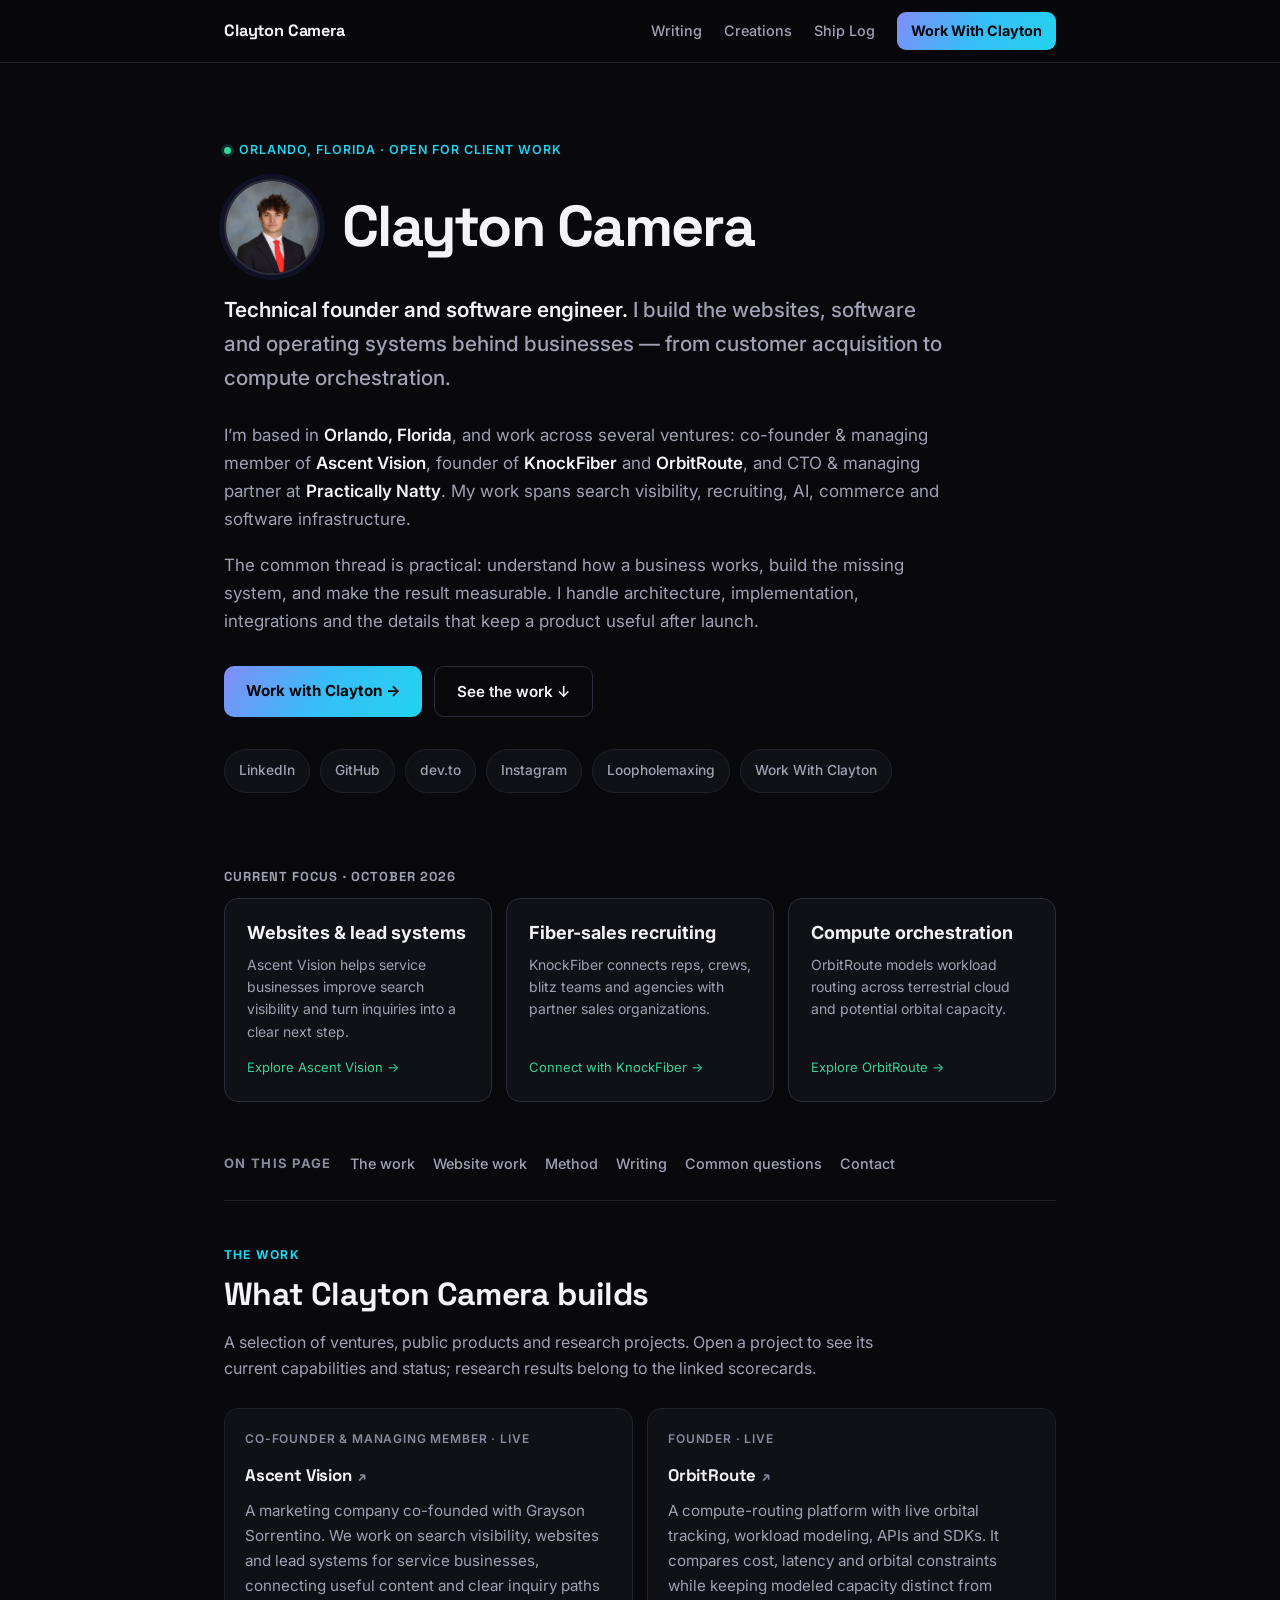
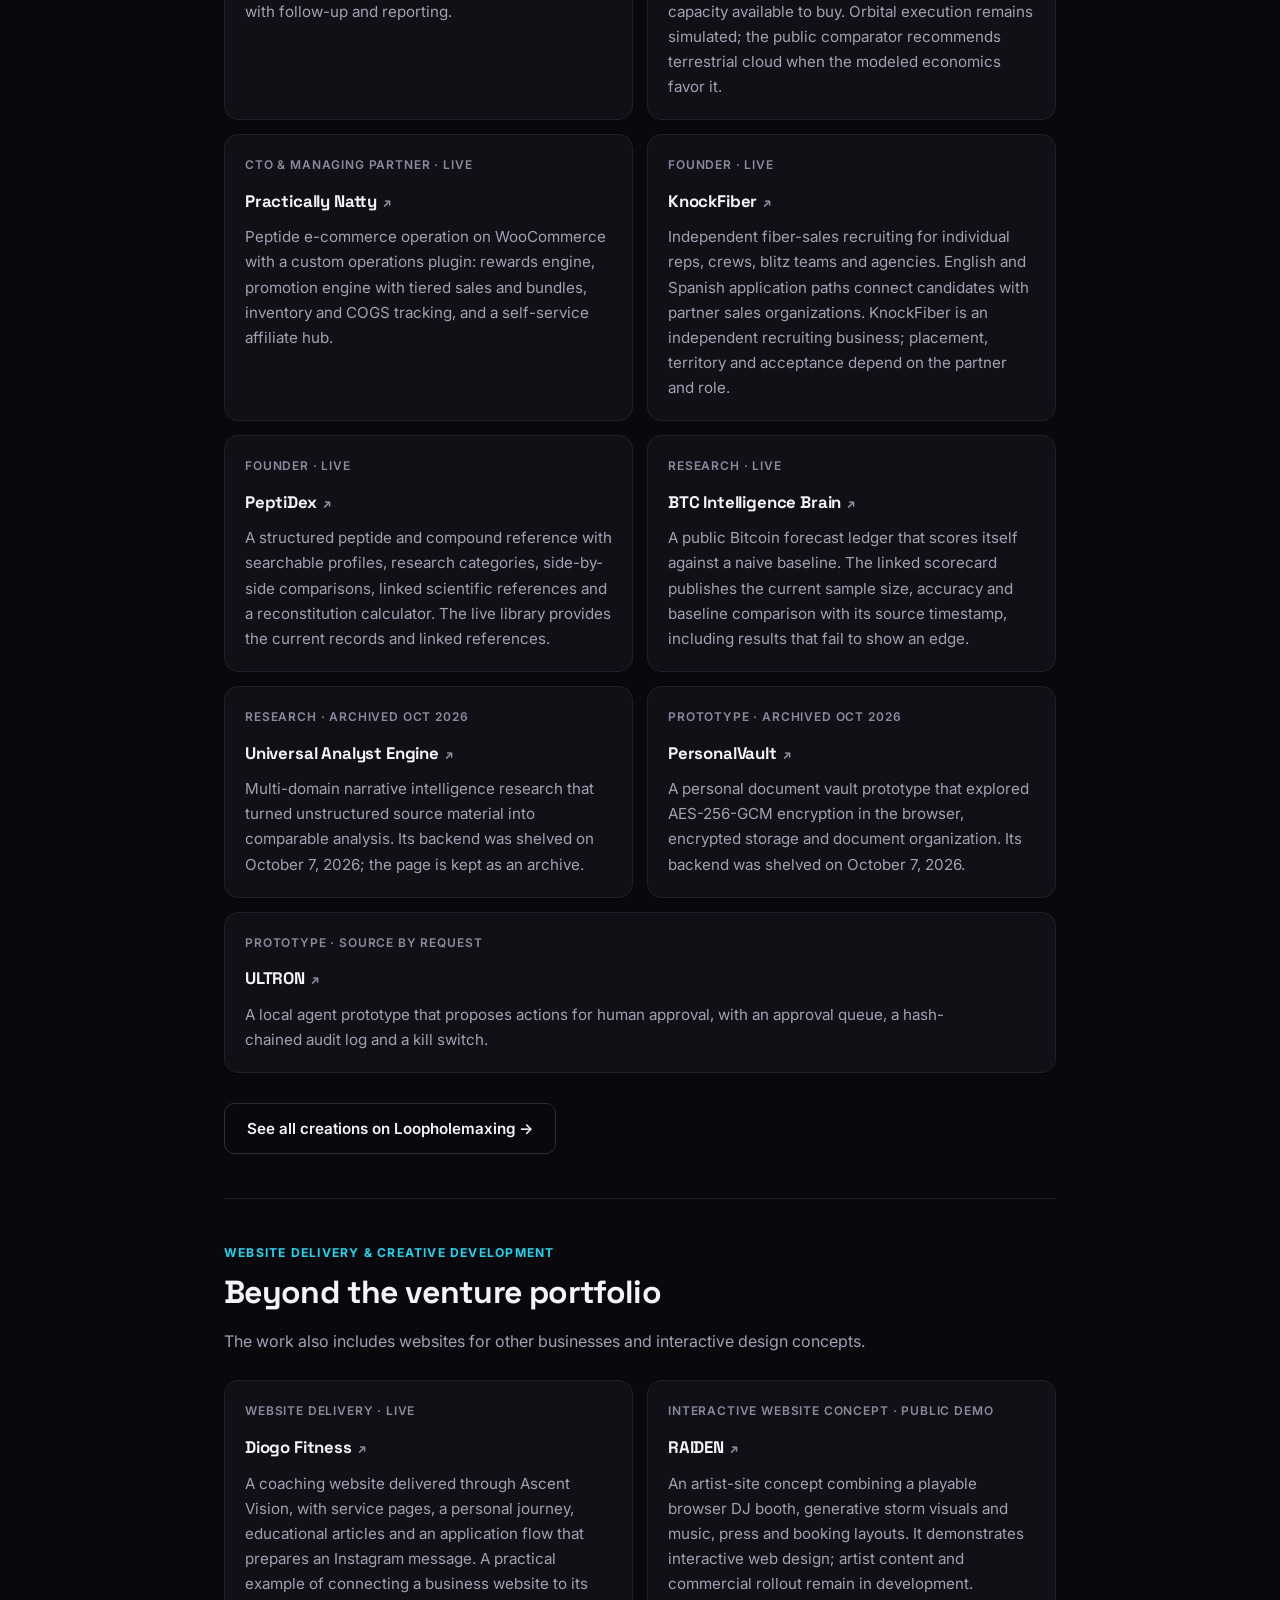
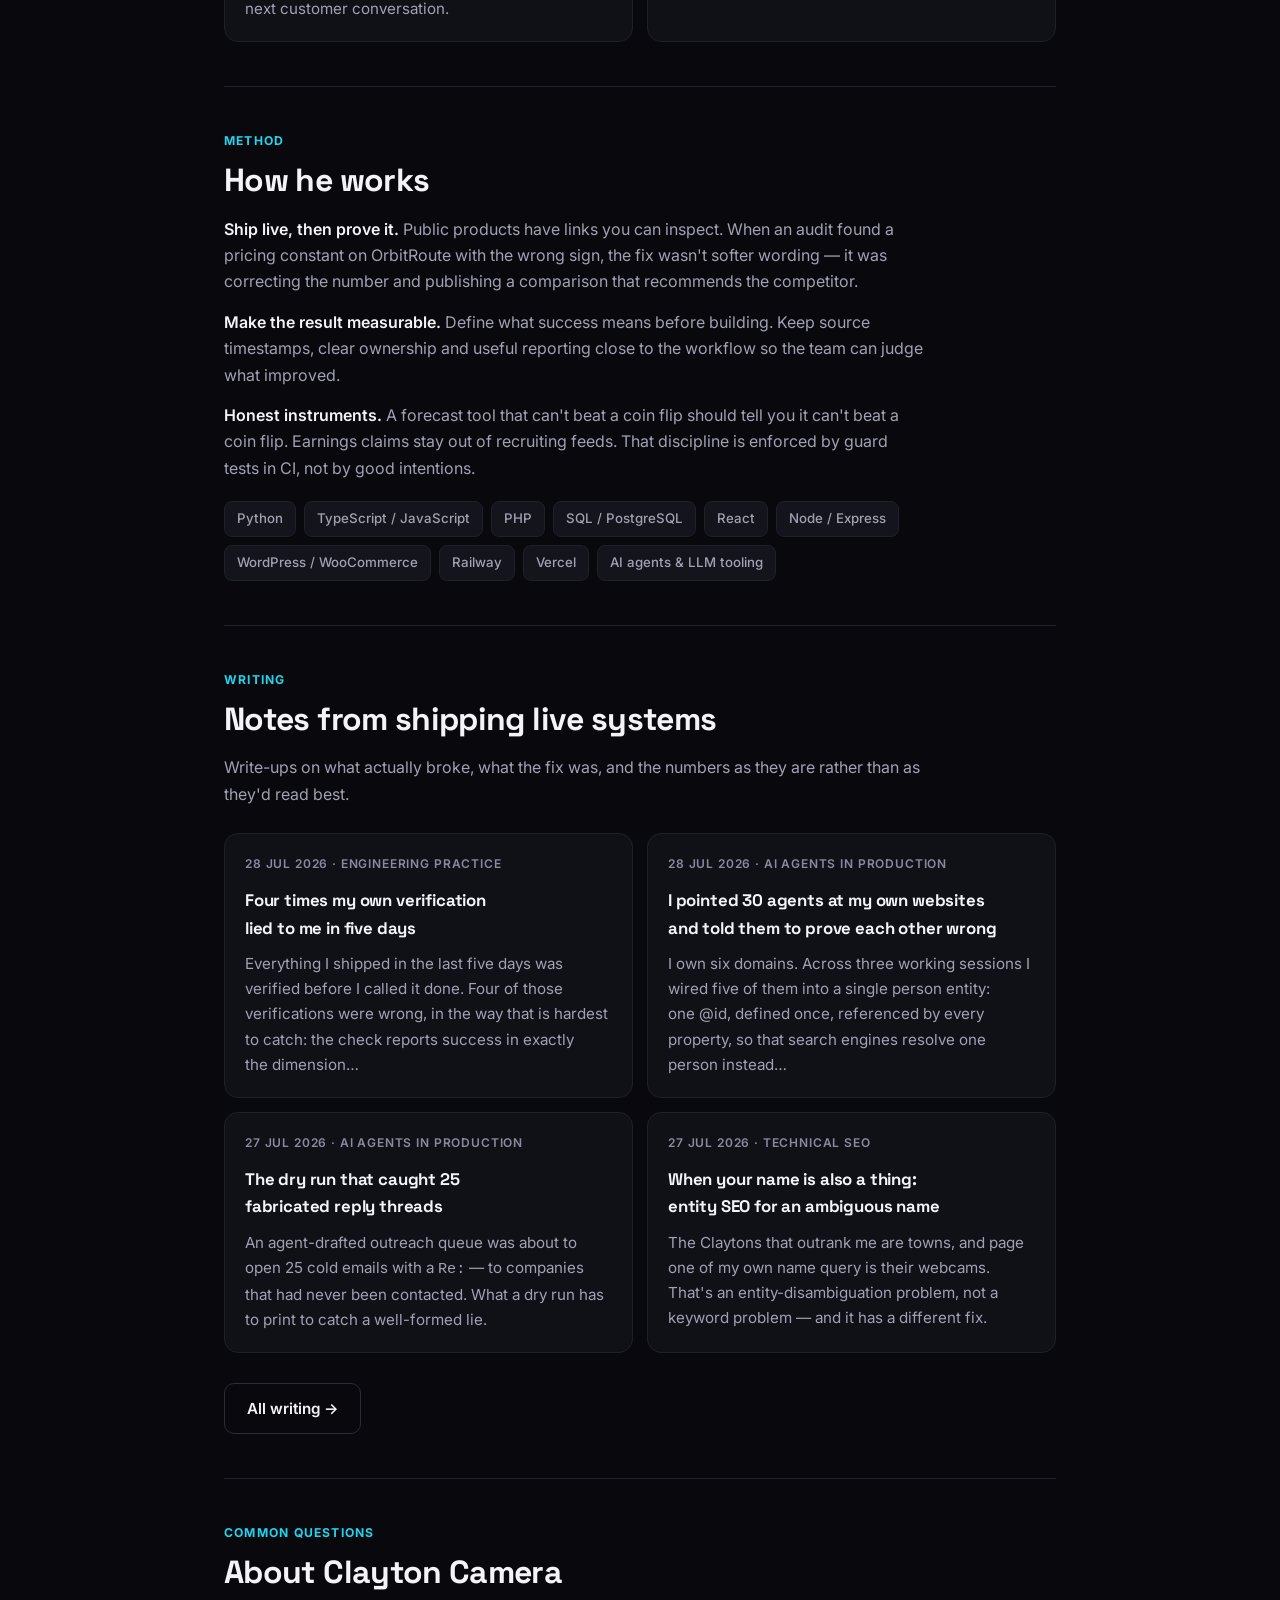
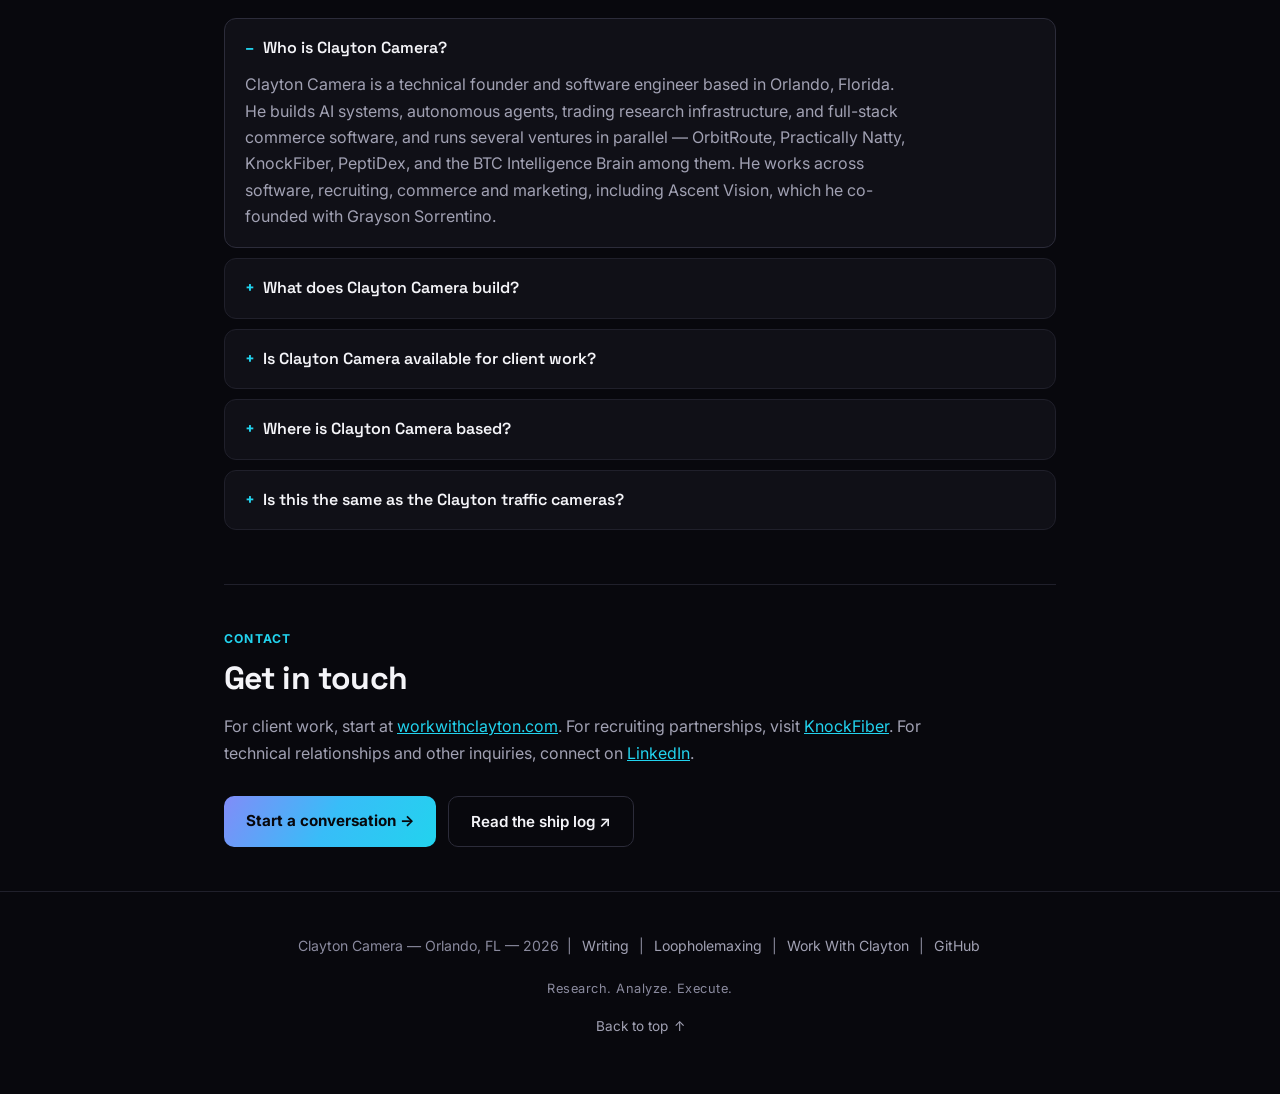
==== index.html @ b6b92b7f "Mark shelved projects archived; fix truncated article description - PersonalVault and Universal Anal" ====
<!DOCTYPE html>
<html lang="en">
<head>
  <meta charset="UTF-8">
  <meta name="viewport" content="width=device-width, initial-scale=1.0">

  <!-- ================================================================
       CLAYTONCAMERA.COM — the canonical person entity for the network.
       Registered 2026-07-24 to own the "Clayton Camera" name query,
       which is otherwise dominated by traffic/weather cams in the towns
       of Clayton (NY/NC/CA) and unrelated photography businesses.

       THIS PAGE OWNS THE ENTITY ID:
         https://claytoncamera.com/#person
       That id is referenced by loopholemaxing.com (homepage), by
       workwithclayton.com, and by the /clayton-camera/ redirect stub.
       Changing it means changing ALL of them in the same commit — a
       split id turns one person into several unrelated mentions and
       throws away every signal pointing here.

       Deploy = push to main → GitHub Pages (CNAME in repo root).
       Self-contained styling; no shared stylesheet across domains.
       ================================================================ -->

  <title>Clayton Camera — Technical Founder &amp; Systems Builder (Orlando, FL)</title>
  <meta name="description" content="Clayton Camera is a technical founder in Orlando, Florida, building software and growth systems for Ascent Vision, KnockFiber, OrbitRoute and Practically Natty.">
  <link rel="canonical" href="https://claytoncamera.com/">

  <meta property="og:type" content="profile">
  <meta property="og:title" content="Clayton Camera — Technical Founder &amp; Systems Builder">
  <meta property="og:description" content="Technical founder in Orlando, FL. Builds AI systems, autonomous agents, and full-stack software — Ascent Vision, KnockFiber, OrbitRoute, Practically Natty, PeptiDex.">
  <meta property="og:url" content="https://claytoncamera.com/">
  <meta property="og:site_name" content="Clayton Camera">
  <meta property="og:image" content="https://claytoncamera.com/assets/clayton-camera.jpg">
  <meta property="profile:first_name" content="Clayton">
  <meta property="profile:last_name" content="Camera">
  <meta name="twitter:card" content="summary">
  <meta name="twitter:title" content="Clayton Camera — Technical Founder &amp; Systems Builder">
  <meta name="twitter:description" content="Technical founder in Orlando, FL. Builds AI systems, autonomous agents, and full-stack software, shipped as live products.">
  <meta name="twitter:image" content="https://claytoncamera.com/assets/clayton-camera.jpg">
  <meta name="theme-color" content="#08080d">
  <link rel="icon" href="/assets/favicon-64.png" type="image/png">
  <link rel="apple-touch-icon" href="/assets/apple-touch-icon.png">
  <script>document.documentElement.className += ' js';</script>

  <!-- ── Canonical entity graph ───────────────────────────────────────
       disambiguatingDescription exists because the exact string
       "Clayton Camera" collides with webcam/traffic-camera results for
       three towns named Clayton. It tells search engines which one
       this is. Do not soften it. -->
  <script type="application/ld+json">
{
  "@context": "https://schema.org",
  "@graph": [
    {
      "@type": "WebSite",
      "@id": "https://claytoncamera.com/#website",
      "url": "https://claytoncamera.com/",
      "name": "Clayton Camera",
      "inLanguage": "en-US",
      "publisher": {
        "@id": "https://claytoncamera.com/#person"
      }
    },
    {
      "@type": "ProfilePage",
      "@id": "https://claytoncamera.com/#webpage",
      "url": "https://claytoncamera.com/",
      "name": "Clayton Camera \u2014 Technical Founder & Systems Builder",
      "isPartOf": {
        "@id": "https://claytoncamera.com/#website"
      },
      "mainEntity": {
        "@id": "https://claytoncamera.com/#person"
      }
    },
    {
      "@type": "Person",
      "@id": "https://claytoncamera.com/#person",
      "name": "Clayton Camera",
      "givenName": "Clayton",
      "familyName": "Camera",
      "jobTitle": "Technical Founder & Systems Builder",
      "description": "Technical founder and software engineer based in Orlando, Florida. Co-founder of Ascent Vision, founder of KnockFiber and OrbitRoute, and CTO & Managing Partner at Practically Natty.",
      "disambiguatingDescription": "Clayton Camera is a person \u2014 a technical founder and software engineer based in Orlando, Florida. Not to be confused with traffic or weather cameras in the towns of Clayton, New York; Clayton, North Carolina; or Clayton, California, nor with photography businesses of a similar name.",
      "url": "https://claytoncamera.com/",
      "mainEntityOfPage": "https://claytoncamera.com/",
      "image": {
        "@type": "ImageObject",
        "url": "https://claytoncamera.com/assets/clayton-camera.jpg",
        "caption": "Clayton Camera, technical founder and software engineer, Orlando, Florida"
      },
      "address": {
        "@type": "PostalAddress",
        "addressLocality": "Orlando",
        "addressRegion": "FL",
        "addressCountry": "US"
      },
      "knowsAbout": [
        "Artificial intelligence systems",
        "Autonomous software agents",
        "Full-stack web development",
        "E-commerce and WooCommerce engineering",
        "Quantitative trading research",
        "Data infrastructure and PostgreSQL",
        "Technical SEO and programmatic web architecture"
      ],
      "knowsLanguage": "en",
      "sameAs": [
        "https://www.linkedin.com/in/claytoncamera",
        "https://github.com/claytoncamera",
        "https://dev.to/claytoncamera",
        "https://www.instagram.com/clayton_camera/",
        "https://loopholemaxing.com/",
        "https://workwithclayton.com/",
        "https://www.orbitroute.ai",
        "https://practicallynatty.com",
        "https://www.thepeptidex.net",
        "https://www.knockfiber.com/"
      ],
      "worksFor": {
        "@id": "https://practicallynatty.com/#organization"
      },
      "affiliation": [
        {
          "@id": "https://ascentvision.org/#organization"
        },
        {
          "@id": "https://www.knockfiber.com/#organization"
        },
        {
          "@id": "https://www.orbitroute.ai/#organization"
        }
      ]
    },
    {
      "_comment": "founder is Organization-domain in schema.org (domainIncludes: Organization only), so it CANNOT live on the Person node \u2014 putting it there asserts the inverse, that OrbitRoute founded Clayton Camera. These @ids are the exact ones the sibling sites publish, so the org\u2194person loop closes instead of minting duplicate anonymous companies. If a sibling ever changes its #organization id, change it here in the same commit.",
      "@type": "Organization",
      "@id": "https://www.orbitroute.ai/#organization",
      "name": "OrbitRoute",
      "url": "https://www.orbitroute.ai",
      "founder": {
        "@id": "https://claytoncamera.com/#person"
      }
    },
    {
      "@type": "Organization",
      "@id": "https://www.knockfiber.com/#organization",
      "name": "KnockFiber",
      "url": "https://www.knockfiber.com/",
      "founder": {
        "@id": "https://claytoncamera.com/#person"
      }
    },
    {
      "@type": "Organization",
      "@id": "https://loopholemaxing.com/#organization",
      "name": "Loopholemaxing",
      "url": "https://loopholemaxing.com/",
      "founder": {
        "@id": "https://claytoncamera.com/#person"
      }
    },
    {
      "_comment": "Practically Natty publishes this same @id from a mu-plugin on the storefront, with employee -> #person. NOT founder \u2014 Clayton is CTO & Managing Partner there, not the sole founder, and the markup must not claim otherwise.",
      "@type": "Organization",
      "@id": "https://practicallynatty.com/#organization",
      "name": "Practically Natty",
      "url": "https://practicallynatty.com/",
      "employee": {
        "@id": "https://claytoncamera.com/#person"
      }
    },
    {
      "@type": "Organization",
      "@id": "https://ascentvision.org/#organization",
      "name": "Ascent Vision",
      "url": "https://ascentvision.org/",
      "founder": {
        "@id": "https://claytoncamera.com/#person"
      }
    }
  ]
}
  </script>

  <!-- Answers the literal name query, for classic SERP features and AI
       answer engines alike. -->
  <script type="application/ld+json">
  {
    "@context": "https://schema.org",
    "@type": "FAQPage",
    "mainEntity": [
      {
        "@type": "Question",
        "name": "Who is Clayton Camera?",
        "acceptedAnswer": {
          "@type": "Answer",
          "text": "Clayton Camera is a technical founder and software engineer based in Orlando, Florida. He builds AI systems, autonomous agents, trading research infrastructure, and full-stack commerce software, and runs several ventures in parallel including Ascent Vision, KnockFiber, OrbitRoute, Practically Natty, and PeptiDex. He works across software, recruiting, commerce and marketing, including Ascent Vision, which he co-founded with Grayson Sorrentino."
        }
      },
      {
        "@type": "Question",
        "name": "What does Clayton Camera build?",
        "acceptedAnswer": {
          "@type": "Answer",
          "text": "Live software systems, not prototypes: an orbital-compute routing platform (OrbitRoute), a peptide e-commerce operation with a custom operations plugin and affiliate engine (Practically Natty), a multi-market fiber recruiting platform in English and Spanish (KnockFiber), a peptide research reference (PeptiDex), a public Bitcoin forecast ledger that scores its own accuracy (BTC Intelligence Brain), and websites and lead systems for service businesses (Ascent Vision)."
        }
      },
      {
        "@type": "Question",
        "name": "Is Clayton Camera available for client work?",
        "acceptedAnswer": {
          "@type": "Answer",
          "text": "Yes. Engagements run through workwithclayton.com and start with a fixed-fee audit that identifies revenue leaks and manual work worth automating, followed by an optional build sprint or ongoing operator retainer."
        }
      },
      {
        "@type": "Question",
        "name": "Where is Clayton Camera based?",
        "acceptedAnswer": {
          "@type": "Answer",
          "text": "Orlando, Florida, United States. He works remotely with clients and operates in the America/New_York timezone."
        }
      }
    ]
  }
  </script>

  <link rel="preconnect" href="https://fonts.googleapis.com">
  <link rel="preconnect" href="https://fonts.gstatic.com" crossorigin>
  <link href="https://fonts.googleapis.com/css2?family=Inter:wght@400;500;600;700&family=Space+Grotesk:wght@500;600;700&display=swap" rel="stylesheet">

  <style>
    *, *::before, *::after { box-sizing: border-box; margin: 0; padding: 0; }

    /* Metric-matched local fallbacks: until Inter / Space Grotesk arrive,
       text is set in Arial scaled to the same box, so the font swap does
       not reflow the page. Where Arial is absent the stack falls through
       to system-ui exactly as before. */
    @font-face { font-family: 'Inter Fallback'; src: local('Arial'); size-adjust: 107.1%; ascent-override: 90.4%; descent-override: 22.5%; line-gap-override: 0%; }
    @font-face { font-family: 'Space Grotesk Fallback'; src: local('Arial'); size-adjust: 106%; ascent-override: 92.8%; descent-override: 27.5%; line-gap-override: 0%; }

    :root {
      color-scheme: dark;
      --font-body: 'Inter', 'Inter Fallback', system-ui, -apple-system, BlinkMacSystemFont, 'Segoe UI', Roboto, sans-serif;
      --font-display: 'Space Grotesk', 'Space Grotesk Fallback', var(--font-body);
      --bg-primary: #08080d;
      --bg-card: #101017;
      --bg-card-2: #14141d;
      --border: #20202b;
      --border-light: #2c2c3a;
      --text-primary: #f4f4f8;
      --text-secondary: #a1a1b3;
      --text-muted: #8a8a9e;
      --brand-1: #6366f1;
      --brand-3: #22d3ee;
      --green: #34d399;
      --grad-brand: linear-gradient(120deg, #818cf8 0%, #38bdf8 50%, #22d3ee 100%);
      --header-h: 62px;
    }

    html { scroll-behavior: smooth; scroll-padding-top: calc(var(--header-h) + 14px); -webkit-font-smoothing: antialiased; }
    body { font-family: var(--font-body); background: var(--bg-primary); color: var(--text-primary); line-height: 1.65; overflow-wrap: break-word; }
    a { color: var(--brand-3); }
    h1, h2, h3 { text-wrap: balance; }
    p, li { text-wrap: pretty; }

    /* Keyboard wayfinding: skip link + one branded focus ring */
    .skip-link { position: absolute; left: 16px; top: -120px; z-index: 100; background: var(--grad-brand); color: #07070c; font-weight: 700; padding: 10px 16px; border-radius: 10px; text-decoration: none; }
    .skip-link:focus { top: 10px; }
    main:focus { outline: none; }
    :focus-visible { outline: 2px solid var(--brand-3); outline-offset: 3px; }

    .bg-grid {
      position: fixed; inset: 0; z-index: -2;
      background-image: radial-gradient(circle, rgba(99,102,241,0.045) 1px, transparent 1px);
      background-size: 46px 46px;
      mask-image: radial-gradient(ellipse 90% 60% at 50% 0%, #000 40%, transparent 100%);
      -webkit-mask-image: radial-gradient(ellipse 90% 60% at 50% 0%, #000 40%, transparent 100%);
    }

    .wrap { max-width: 880px; margin: 0 auto; padding: 0 24px; }

    .top-header {
      position: sticky; top: 0; z-index: 50;
      background: rgba(8,8,13,0.82); backdrop-filter: blur(14px);
      border-bottom: 1px solid var(--border);
    }
    .top-header .wrap { display: flex; align-items: center; justify-content: space-between; gap: 12px; height: 62px; }
    .logo { display: inline-flex; align-items: center; min-height: 44px; margin-right: auto; white-space: nowrap; font-family: var(--font-display); font-weight: 700; font-size: 1.02rem; color: var(--text-primary); text-decoration: none; letter-spacing: -0.01em; }
    .nav-links { display: flex; gap: 22px; list-style: none; align-items: center; }
    .nav-links a { display: inline-flex; align-items: center; min-height: 44px; white-space: nowrap; color: var(--text-secondary); text-decoration: none; font-size: 0.9rem; font-weight: 500; transition: color 150ms ease; }
    .nav-links a:hover { color: var(--text-primary); }
    .nav-links a[aria-current] { color: var(--text-primary); box-shadow: inset 0 -2px 0 var(--brand-3); }
    .nav-links .nav-cta { background: var(--grad-brand); color: #07070c !important; min-height: 38px; padding: 0 14px; border-radius: 9px; font-weight: 700 !important; }
    .nav-links .nav-cta:hover { filter: brightness(1.08); }

    /* Mobile menu toggle — shown at 620px and below once the script has run */
    .nav-toggle { display: none; flex-shrink: 0; align-items: center; justify-content: center; width: 44px; height: 44px; background: none; border: 1px solid var(--border-light); border-radius: 10px; color: var(--text-primary); cursor: pointer; }
    .nav-toggle:hover { border-color: var(--brand-1); }
    .nav-toggle-bars, .nav-toggle-bars::before, .nav-toggle-bars::after { display: block; width: 18px; height: 2px; border-radius: 2px; background: currentColor; transition: transform 150ms ease, background-color 150ms ease; }
    .nav-toggle-bars { position: relative; }
    .nav-toggle-bars::before, .nav-toggle-bars::after { content: ''; position: absolute; left: 0; }
    .nav-toggle-bars::before { top: -6px; }
    .nav-toggle-bars::after { top: 6px; }
    .nav-toggle[aria-expanded="true"] .nav-toggle-bars { background-color: transparent; }
    .nav-toggle[aria-expanded="true"] .nav-toggle-bars::before { transform: translateY(6px) rotate(45deg); }
    .nav-toggle[aria-expanded="true"] .nav-toggle-bars::after { transform: translateY(-6px) rotate(-45deg); }

    .person-hero { padding: 72px 0 48px; }
    .name-row { display: flex; align-items: center; gap: 22px; margin-bottom: 18px; flex-wrap: wrap; }
    .portrait {
      width: 96px; height: 96px; border-radius: 50%; object-fit: cover; object-position: 50% 12%;
      border: 2px solid var(--border-light); flex-shrink: 0;
      box-shadow: 0 0 0 5px rgba(99,102,241,0.10);
    }
    .eyebrow {
      display: inline-flex; align-items: flex-start; gap: 8px;
      font-size: 0.78rem; font-weight: 600; letter-spacing: 0.08em; text-transform: uppercase;
      color: var(--brand-3); margin-bottom: 18px;
    }
    .live-dot { flex-shrink: 0; margin-top: calc((1.65em - 7px) / 2); width: 7px; height: 7px; border-radius: 50%; background: var(--green); box-shadow: 0 0 0 3px rgba(52,211,153,0.18); }
    h1 { font-family: var(--font-display); font-size: clamp(2.4rem, 6vw, 3.6rem); line-height: 1.06; letter-spacing: -0.03em; }
    /* Hero measures in rem, not ch: ch is font-relative, so a ch width re-wraps
       the hero when the web font swaps in (45.5rem = the old 68ch in Inter). */
    .role { font-size: clamp(1.05rem, 2.4vw, 1.3rem); color: var(--text-secondary); font-weight: 500; margin-bottom: 26px; max-width: 45.5rem; }
    .role strong { color: var(--text-primary); font-weight: 600; }
    .lede { font-size: 1.06rem; color: var(--text-secondary); max-width: 45.5rem; margin-bottom: 18px; }
    .lede strong { color: var(--text-primary); font-weight: 600; }

    .cta-row { display: flex; flex-wrap: wrap; gap: 12px; margin-top: 30px; }
    .cta-row a { min-height: 48px; text-align: center; }
    .btn-hire { background: var(--grad-brand); color: #07070c; text-decoration: none; font-weight: 700; padding: 12px 22px; border-radius: 10px; font-size: 0.95rem; }
    .btn-hire:hover { filter: brightness(1.08); }
    .btn-ghost { border: 1px solid var(--border-light); color: var(--text-primary); text-decoration: none; font-weight: 600; padding: 12px 22px; border-radius: 10px; font-size: 0.95rem; }
    .btn-ghost:hover { border-color: var(--brand-1); }

    .profiles { display: flex; flex-wrap: wrap; gap: 10px; margin-top: 32px; }
    .profiles a {
      display: inline-flex; align-items: center; gap: 7px; min-height: 44px;
      background: var(--bg-card); border: 1px solid var(--border);
      color: var(--text-secondary); text-decoration: none;
      padding: 8px 14px; border-radius: 999px; font-size: 0.86rem; font-weight: 500;
      transition: border-color 150ms ease, color 150ms ease;
    }
    .profiles a:hover { border-color: var(--brand-1); color: var(--text-primary); }

    /* "On this page" — plain text links (not chips), wrapping onto a second row on phones */
    .jump { display: flex; flex-wrap: wrap; align-items: center; gap: 0 18px; padding: 0 0 14px; }
    .jump-label { font-size: 0.8125rem; font-weight: 700; letter-spacing: 0.1em; text-transform: uppercase; color: var(--text-muted); }
    .jump a { display: inline-flex; align-items: center; min-height: 44px; color: var(--text-secondary); text-decoration: none; font-size: 0.9rem; font-weight: 500; transition: color 150ms ease; }
    .jump a:hover { color: var(--text-primary); text-decoration: underline; text-decoration-color: var(--brand-3); text-decoration-thickness: 2px; text-underline-offset: 6px; }

    section.block { padding: 44px 0; border-top: 1px solid var(--border); }
    .section-label { font-size: 0.76rem; font-weight: 700; letter-spacing: 0.1em; text-transform: uppercase; color: var(--brand-3); margin-bottom: 10px; }
    h2 { font-family: var(--font-display); font-size: clamp(1.5rem, 3.4vw, 2rem); letter-spacing: -0.02em; margin-bottom: 16px; line-height: 1.2; }
    h3 { font-family: var(--font-display); font-size: 1.05rem; margin-bottom: 6px; letter-spacing: -0.01em; }
    p + p { margin-top: 14px; }
    .block p { color: var(--text-secondary); max-width: 70ch; }
    .block p strong { color: var(--text-primary); font-weight: 600; }
    .block .section-label { color: var(--brand-3); }

    .ventures { display: grid; grid-template-columns: repeat(auto-fit, minmax(min(100%, 300px), 1fr)); gap: 14px; margin-top: 26px; }
    .ventures > .venture:last-child:nth-child(odd) { grid-column: 1 / -1; }
    .venture { position: relative; background: var(--bg-card); border: 1px solid var(--border); border-radius: 14px; padding: 20px; transition: border-color 200ms ease, transform 200ms ease; }
    .venture:hover { border-color: var(--border-light); transform: translateY(-2px); }
    /* The title link stretches over the whole card, so the card is the tap target. */
    .venture h3 a { display: inline-block; padding: 3px 0; color: var(--text-primary); text-decoration: none; }
    .venture h3 a::before { content: ''; position: absolute; inset: 0; border-radius: 14px; }
    .venture h3 a[target="_blank"]::after { content: '\2197'; content: '\2197' / ''; margin-left: 6px; font-size: 0.8em; color: var(--text-muted); }
    .venture h3 a:hover { color: var(--brand-3); }
    .venture p a { position: relative; z-index: 1; }
    .venture:has(a:focus-visible) { border-color: var(--brand-3); }
    @supports not selector(:has(*)) { .venture:focus-within { border-color: var(--brand-3); } }
    .venture .meta { font-size: 0.75rem; text-transform: uppercase; letter-spacing: 0.07em; color: var(--text-muted); font-weight: 600; margin-bottom: 10px; }
    .venture p { font-size: 0.95rem; color: var(--text-secondary); margin: 0; }

    /* FAQ: the whole closed card is the tap target; wrapped questions hang clear of the +/– */
    .faq { margin-top: 26px; }
    .faq details { background: var(--bg-card); border: 1px solid var(--border); border-radius: 12px; margin-bottom: 10px; transition: border-color 150ms ease; }
    .faq details[open] { border-color: var(--border-light); }
    .faq summary { cursor: pointer; font-weight: 600; font-family: var(--font-display); font-size: 1rem; list-style: none; padding: 16px 20px 16px calc(20px + 1.1em); text-indent: -1.1em; border-radius: 11px; transition: color 150ms ease; }
    .faq details[open] summary { padding-bottom: 10px; }
    .faq summary:hover { color: var(--brand-3); }
    .faq summary::-webkit-details-marker { display: none; }
    .faq summary::before { content: '+ '; display: inline-block; width: 1.1em; text-indent: 0; color: var(--brand-3); font-weight: 700; }
    .faq details[open] summary::before { content: '– '; }
    .faq details p { margin: 0; padding: 0 20px 18px; font-size: 1rem; }

    .tags { display: flex; flex-wrap: wrap; gap: 8px; margin-top: 20px; }
    .tag { background: var(--bg-card-2); border: 1px solid var(--border); color: var(--text-secondary); padding: 6px 12px; border-radius: 8px; font-size: 0.83rem; font-weight: 500; }

    .site-footer { border-top: 1px solid var(--border); padding: 30px 24px 46px; text-align: center; color: var(--text-muted); font-size: 0.88rem; }
    .site-footer a { color: var(--text-secondary); text-decoration: none; }
    .site-footer a:hover { color: var(--text-primary); }
    .site-footer .fl-i { white-space: nowrap; }
    .site-footer .fl-i a { display: inline-block; padding: 12px 2px; }
    .site-footer .fl-i:first-child { display: inline-block; padding: 12px 0; }
    .footer-tagline { margin-top: 8px; font-size: 0.8rem; color: var(--text-muted); letter-spacing: 0.04em; }
    .site-footer .to-top { display: inline-flex; align-items: center; gap: 6px; min-height: 44px; margin-top: 6px; color: var(--text-secondary); font-size: 0.85rem; }
    .site-footer .to-top:hover { color: var(--text-primary); }

    @media (max-width: 620px) {
      :root { --header-h: 56px; }
      .wrap { padding: 0 20px; }
      .top-header .wrap { position: relative; height: 56px; }
      .logo { font-size: 0.98rem; }
      .nav-links { gap: 10px; }
      .nav-links a { font-size: 0.875rem; }
      .nav-links .nav-cta { padding: 0 11px; font-size: 0.84rem; }
      .nav-links li.hide-sm { display: none; }
      /* Mobile menu: the header row keeps the logo + CTA, everything else
         opens as a panel under it. Without JS the header behaves as before. */
      .js .nav-toggle { display: inline-flex; }
      .js .nav-links li:not(:last-child) { display: none; }
      .js .top-header.menu-open .nav-links { position: absolute; top: 100%; left: 0; right: 0; flex-direction: column; align-items: stretch; gap: 0; padding: 6px 20px 18px; background: var(--bg-primary); border-top: 1px solid var(--border); border-bottom: 1px solid var(--border); box-shadow: 0 18px 40px rgba(0,0,0,0.5); }
      .js .top-header.menu-open .nav-links li { display: block; }
      .js .top-header.menu-open .nav-links li:not(:last-child) { border-bottom: 1px solid var(--border); }
      .js .top-header.menu-open .nav-links a { display: flex; min-height: 50px; font-size: 1rem; color: var(--text-primary); }
      .js .top-header.menu-open .nav-links a[aria-current] { box-shadow: inset 3px 0 0 var(--brand-3); padding-left: 12px; }
      .js .top-header.menu-open .nav-links .nav-cta { justify-content: center; min-height: 48px; margin-top: 14px; font-size: 0.95rem; border-radius: 10px; }
      .person-hero { padding: 48px 0 34px; }
      .eyebrow, .section-label { font-size: 0.8125rem; }
      .eyebrow { letter-spacing: 0.06em; }
      .venture .meta { font-size: 0.8125rem; letter-spacing: 0.04em; }
      .venture p { font-size: 1rem; }
      .cta-row { flex-direction: column; align-items: stretch; }
      .footer-tagline { font-size: 0.8125rem; }
    }
    @media (max-width: 380px) {
      .wrap { padding: 0 16px; }
      .top-header .wrap { gap: 10px; }
      .logo { font-size: 0.92rem; }
      .nav-links { gap: 8px; }
      .nav-links .nav-cta { padding: 0 10px; }
      .js .top-header.menu-open .nav-links { padding-left: 16px; padding-right: 16px; }
    }
    /* Below 351px the row cannot fit: two rows, and the header scrolls away
       instead of taking a fifth of the screen. */
    @media (max-width: 350px) {
      :root { --header-h: 0px; }
      .top-header { position: static; }
      .top-header .wrap { height: auto; min-height: 56px; flex-wrap: wrap; justify-content: center; column-gap: 12px; padding-block: 4px; }
      .js .nav-toggle { order: 1; }
      .js .top-header nav { order: 2; flex-basis: 100%; }
      .js .nav-links li:last-child { flex: 1; }
      .js .nav-links .nav-cta { display: flex; justify-content: center; }
    }
    /* Windows High Contrast / forced colours repaints backgrounds to Canvas,
       which would erase the CSS-drawn menu bars; paint them in ButtonText. */
    @media (forced-colors: active) {
      .nav-toggle-bars, .nav-toggle-bars::before, .nav-toggle-bars::after { forced-color-adjust: none; background: ButtonText; }
      .nav-toggle[aria-expanded="true"] .nav-toggle-bars { background: transparent; }
      /* box-shadow is dropped in forced colours, so mark the current page with an underline */
      .nav-links a[aria-current] { text-decoration: underline; text-decoration-thickness: 2px; text-underline-offset: 6px; }
    }
    @media (prefers-reduced-motion: reduce) {
      html { scroll-behavior: auto; }
      .venture, .venture:hover { transition: none; transform: none; }
      .nav-toggle-bars, .nav-toggle-bars::before, .nav-toggle-bars::after { transition: none; }
    }

    /* Current work: a short path from the portfolio to the right conversation. */
    .current-work { margin: 28px 0 40px; }
    .current-work-heading { font-size: 13px; letter-spacing: .08em; text-transform: uppercase; color: var(--text-secondary, #666); margin-bottom: 14px; }
    .current-work-grid { display: grid; grid-template-columns: repeat(3,minmax(0,1fr)); gap: 14px; }
    .current-work-link { display: flex; flex-direction: column; gap: 8px; padding: 22px; border: 1px solid var(--border-light, #ddd); border-radius: 14px; background: var(--bg-card, #fff); text-decoration: none; color: inherit; }
    .current-work-link strong { font-size: 18px; line-height: 1.35; }
    .current-work-link span { color: var(--text-secondary, #666); font-size: 14px; line-height: 1.6; }
    .current-work-link em { font-size: 13px; font-style: normal; color: var(--green, #127c4c); margin-top: auto; padding-top: 6px; }
    .current-work-link:hover { border-color: var(--green, #127c4c); }
    .current-work-link:focus-visible { outline: 3px solid var(--green, #127c4c); outline-offset: 4px; }
    @media(max-width:700px) { .current-work-grid { grid-template-columns: 1fr; } .current-work-link { padding: 20px; } }
  </style>
</head>
<body>
  <a class="skip-link" href="#main">Skip to content</a>
  <div class="bg-grid"></div>

  <header class="top-header">
    <div class="wrap">
      <a class="logo" href="/">Clayton Camera</a>
      <nav id="primary-nav" aria-label="Primary"><ul class="nav-links">
        <li><a href="/writing/">Writing</a></li>
        <li class="hide-sm"><a href="https://loopholemaxing.com/#creations">Creations</a></li>
        <li class="hide-sm"><a href="https://loopholemaxing.com/#shiplog">Ship Log</a></li>
        <li><a class="nav-cta" href="https://workwithclayton.com/">Work With Clayton</a></li>
      </ul></nav>
      <button class="nav-toggle" type="button" aria-expanded="false" aria-controls="primary-nav" aria-label="Menu"><span class="nav-toggle-bars" aria-hidden="true"></span></button>
    </div>
  </header>

  <main class="wrap" id="main" tabindex="-1">

    <section class="person-hero">
      <p class="eyebrow"><span class="live-dot"></span> Orlando, Florida · Open for client work</p>
      <div class="name-row">
        <img class="portrait" src="assets/clayton-camera.jpg"
             width="96" height="96"
             alt="Clayton Camera, technical founder and software engineer based in Orlando, Florida">
        <h1>Clayton Camera</h1>
      </div>
      <p class="role"><strong>Technical founder and software engineer.</strong> I build the websites, software and operating systems behind businesses — from customer acquisition to compute orchestration.</p>

      <p class="lede">I’m based in <strong>Orlando, Florida</strong>, and work across several ventures: co-founder &amp; managing member of <strong>Ascent Vision</strong>, founder of <strong>KnockFiber</strong> and <strong>OrbitRoute</strong>, and CTO &amp; managing partner at <strong>Practically Natty</strong>. My work spans search visibility, recruiting, AI, commerce and software infrastructure.</p>

      <p class="lede">The common thread is practical: understand how a business works, build the missing system, and make the result measurable. I handle architecture, implementation, integrations and the details that keep a product useful after launch.</p>

      <div class="cta-row">
        <a class="btn-hire" href="https://workwithclayton.com/">Work with Clayton <span aria-hidden="true">→</span></a>
        <a class="btn-ghost" href="#what-i-build">See the work <span aria-hidden="true">↓</span></a>
      </div>

      <div class="profiles">
        <a href="https://www.linkedin.com/in/claytoncamera" rel="me noopener" target="_blank">LinkedIn</a>
        <a href="https://github.com/claytoncamera" rel="me noopener" target="_blank">GitHub</a>
        <a href="https://dev.to/claytoncamera" rel="me noopener" target="_blank">dev.to</a>
        <a href="https://www.instagram.com/clayton_camera/" rel="me noopener" target="_blank">Instagram</a>
        <a href="https://loopholemaxing.com/" rel="me noopener" target="_blank">Loopholemaxing</a>
        <a href="https://workwithclayton.com/" rel="me noopener" target="_blank">Work With Clayton</a>
      </div>
    </section>


    <section class="current-work" aria-labelledby="current-work-title">
      <h2 class="current-work-heading" id="current-work-title">Current focus · October 2026</h2>
      <div class="current-work-grid">
        <a class="current-work-link" href="https://ascentvision.org/" target="_blank" rel="noopener"><strong>Websites &amp; lead systems</strong><span>Ascent Vision helps service businesses improve search visibility and turn inquiries into a clear next step.</span><em>Explore Ascent Vision →</em></a>
        <a class="current-work-link" href="https://www.knockfiber.com/" target="_blank" rel="noopener"><strong>Fiber-sales recruiting</strong><span>KnockFiber connects reps, crews, blitz teams and agencies with partner sales organizations.</span><em>Connect with KnockFiber →</em></a>
        <a class="current-work-link" href="https://www.orbitroute.ai/" target="_blank" rel="noopener"><strong>Compute orchestration</strong><span>OrbitRoute models workload routing across terrestrial cloud and potential orbital capacity.</span><em>Explore OrbitRoute →</em></a>
      </div>
    </section>

    <nav class="jump" aria-label="On this page">
      <span class="jump-label">On this page</span>
      <a href="#what-i-build">The work</a>
      <a href="#website-work">Website work</a>
      <a href="#how-i-work">Method</a>
      <a href="#writing">Writing</a>
      <a href="#faq">Common questions</a>
      <a href="#contact">Contact</a>
    </nav>

    <section class="block" id="what-i-build">
      <p class="section-label">The work</p>
      <h2>What Clayton Camera builds</h2>
      <p>A selection of ventures, public products and research projects. Open a project to see its current capabilities and status; research results belong to the linked scorecards.</p>

      <div class="ventures">
        <div class="venture">
          <div class="meta">Co-founder &amp; Managing Member · Live</div>
          <h3><a href="https://ascentvision.org/" target="_blank" rel="noopener">Ascent Vision</a></h3>
          <p>A marketing company co-founded with Grayson Sorrentino. We work on search visibility, websites and lead systems for service businesses, connecting useful content and clear inquiry paths with follow-up and reporting.</p>
        </div>

        <div class="venture">
          <div class="meta">Founder · Live</div>
          <h3><a href="https://www.orbitroute.ai" target="_blank" rel="noopener">OrbitRoute</a></h3>
          <p>A compute-routing platform with live orbital tracking, workload modeling, APIs and SDKs. It compares cost, latency and orbital constraints while keeping modeled capacity distinct from capacity available to buy. Orbital execution remains simulated; the public comparator recommends terrestrial cloud when the modeled economics favor it.</p>
        </div>
        <div class="venture">
          <div class="meta">CTO &amp; Managing Partner · Live</div>
          <h3><a href="https://practicallynatty.com" target="_blank" rel="noopener">Practically Natty</a></h3>
          <p>Peptide e-commerce operation on WooCommerce with a custom operations plugin: rewards engine, promotion engine with tiered sales and bundles, inventory and COGS tracking, and a self-service affiliate hub.</p>
        </div>
        <div class="venture">
          <div class="meta">Founder · Live</div>
          <h3><a href="https://www.knockfiber.com/" target="_blank" rel="noopener">KnockFiber</a></h3>
          <p>Independent fiber-sales recruiting for individual reps, crews, blitz teams and agencies. English and Spanish application paths connect candidates with partner sales organizations. KnockFiber is an independent recruiting business; placement, territory and acceptance depend on the partner and role.</p>
        </div>
        <div class="venture">
          <div class="meta">Founder · Live</div>
          <h3><a href="https://www.thepeptidex.net" target="_blank" rel="noopener">PeptiDex</a></h3>
          <p>A structured peptide and compound reference with searchable profiles, research categories, side-by-side comparisons, linked scientific references and a reconstitution calculator. The live library provides the current records and linked references.</p>
        </div>
        <div class="venture">
          <div class="meta">Research · Live</div>
          <h3><a href="https://loopholemaxing.com/btc-brain/" target="_blank" rel="noopener">BTC Intelligence Brain</a></h3>
          <p>A public Bitcoin forecast ledger that scores itself against a naive baseline. The linked scorecard publishes the current sample size, accuracy and baseline comparison with its source timestamp, including results that fail to show an edge.</p>
        </div>
        <div class="venture">
          <div class="meta">Research · Archived Oct 2026</div>
          <h3><a href="https://loopholemaxing.com/uae/" target="_blank" rel="noopener">Universal Analyst Engine</a></h3>
          <p>Multi-domain narrative intelligence research that turned unstructured source material into comparable analysis. Its backend was shelved on October 7, 2026; the page is kept as an archive.</p>
        </div>
        <div class="venture">
          <div class="meta">Prototype · Archived Oct 2026</div>
          <h3><a href="https://loopholemaxing.com/vault/" target="_blank" rel="noopener">PersonalVault</a></h3>
          <p>A personal document vault prototype that explored AES-256-GCM encryption in the browser, encrypted storage and document organization. Its backend was shelved on October 7, 2026.</p>
        </div>
        <div class="venture">
          <div class="meta">Prototype · Source by request</div>
          <h3><a href="https://loopholemaxing.com/ultron/" target="_blank" rel="noopener">ULTRON</a></h3>
          <p>A local agent prototype that proposes actions for human approval, with an approval queue, a hash-chained audit log and a kill switch.</p>
        </div>
      </div>

      <div class="cta-row">
        <a class="btn-ghost" href="https://loopholemaxing.com/" target="_blank" rel="noopener">See all creations on Loopholemaxing <span aria-hidden="true">→</span></a>
      </div>
    </section>

    <section class="block" id="website-work">
      <p class="section-label">Website delivery &amp; creative development</p>
      <h2>Beyond the venture portfolio</h2>
      <p>The work also includes websites for other businesses and interactive design concepts.</p>
      <div class="ventures">
        <div class="venture">
          <div class="meta">Website delivery · Live</div>
          <h3><a href="https://diogofit.com/" target="_blank" rel="noopener">Diogo Fitness</a></h3>
          <p>A coaching website delivered through Ascent Vision, with service pages, a personal journey, educational articles and an application flow that prepares an Instagram message. A practical example of connecting a business website to its next customer conversation.</p>
        </div>
        <div class="venture">
          <div class="meta">Interactive website concept · Public demo</div>
          <h3><a href="https://raiden.biz/" target="_blank" rel="noopener">RAIDEN</a></h3>
          <p>An artist-site concept combining a playable browser DJ booth, generative storm visuals and music, press and booking layouts. It demonstrates interactive web design; artist content and commercial rollout remain in development.</p>
        </div>
      </div>
    </section>

    <section class="block" id="how-i-work">
      <p class="section-label">Method</p>
      <h2>How he works</h2>
      <p><strong>Ship live, then prove it.</strong> Public products have links you can inspect. When an audit found a pricing constant on OrbitRoute with the wrong sign, the fix wasn't softer wording — it was correcting the number and publishing a comparison that recommends the competitor.</p>
      <p><strong>Make the result measurable.</strong> Define what success means before building. Keep source timestamps, clear ownership and useful reporting close to the workflow so the team can judge what improved.</p>
      <p><strong>Honest instruments.</strong> A forecast tool that can't beat a coin flip should tell you it can't beat a coin flip. Earnings claims stay out of recruiting feeds. That discipline is enforced by guard tests in CI, not by good intentions.</p>

      <div class="tags">
        <span class="tag">Python</span>
        <span class="tag">TypeScript / JavaScript</span>
        <span class="tag">PHP</span>
        <span class="tag">SQL / PostgreSQL</span>
        <span class="tag">React</span>
        <span class="tag">Node / Express</span>
        <span class="tag">WordPress / WooCommerce</span>
        <span class="tag">Railway</span>
        <span class="tag">Vercel</span>
        <span class="tag">AI agents &amp; LLM tooling</span>
      </div>
    </section>

    <!-- Internal linking to /writing/. Posts reached only from the sitemap
         are orphans; this section is the crawl path. Add new posts here. -->
    <section class="block" id="writing">
      <p class="section-label">Writing</p>
      <h2>Notes from shipping live systems</h2>
      <p>Write-ups on what actually broke, what the fix was, and the numbers as they are rather than as they'd read best.</p>

      <div class="ventures">
        <div class="venture">
          <div class="meta">28 Jul 2026 · Engineering practice</div>
          <h3><a href="/writing/four-times-my-verification-lied/">Four times my own verification lied to me in five days</a></h3>
          <p>Everything I shipped in the last five days was verified before I called it done. Four of those verifications were wrong, in the way that is hardest to catch: the check reports success in exactly the dimension…</p>
        </div>
        <div class="venture">
          <div class="meta">28 Jul 2026 · AI agents in production</div>
          <h3><a href="/writing/30-agents-audit-my-own-network/">I pointed 30 agents at my own websites and told them to prove each other wrong</a></h3>
          <p>I own six domains. Across three working sessions I wired five of them into a single person entity: one @id, defined once, referenced by every property, so that search engines resolve one person instead…</p>
        </div>
        <div class="venture">
          <div class="meta">27 Jul 2026 · AI agents in production</div>
          <h3><a href="/writing/dry-run-caught-25-fake-reply-threads/">The dry run that caught 25 fabricated reply threads</a></h3>
          <p>An agent-drafted outreach queue was about to open 25 cold emails with a <code>Re:</code> — to companies that had never been contacted. What a dry run has to print to catch a well-formed lie.</p>
        </div>
        <div class="venture">
          <div class="meta">27 Jul 2026 · Technical SEO</div>
          <h3><a href="/writing/entity-seo-when-your-name-is-a-thing/">When your name is also a thing: entity SEO for an ambiguous name</a></h3>
          <p>The Claytons that outrank me are towns, and page one of my own name query is their webcams. That's an entity-disambiguation problem, not a keyword problem — and it has a different fix.</p>
        </div>
      </div>

      <div class="cta-row">
        <a class="btn-ghost" href="/writing/">All writing <span aria-hidden="true">→</span></a>
      </div>
    </section>

    <section class="block" id="faq">
      <p class="section-label">Common questions</p>
      <h2>About Clayton Camera</h2>

      <div class="faq">
        <details open>
          <summary>Who is Clayton Camera?</summary>
          <p>Clayton Camera is a technical founder and software engineer based in Orlando, Florida. He builds AI systems, autonomous agents, trading research infrastructure, and full-stack commerce software, and runs several ventures in parallel — OrbitRoute, Practically Natty, KnockFiber, PeptiDex, and the BTC Intelligence Brain among them. He works across software, recruiting, commerce and marketing, including Ascent Vision, which he co-founded with Grayson Sorrentino.</p>
        </details>
        <details>
          <summary>What does Clayton Camera build?</summary>
          <p>Live software systems rather than prototypes: an orbital-compute routing platform, a peptide e-commerce operation with a custom operations plugin and affiliate engine, a bilingual multi-market fiber recruiting platform, a structured peptide research reference, a self-scoring public Bitcoin forecast ledger, and websites and lead systems for service businesses through Ascent Vision.</p>
        </details>
        <details>
          <summary>Is Clayton Camera available for client work?</summary>
          <p>Yes. Engagements run through <a href="https://workwithclayton.com/" target="_blank" rel="noopener">workwithclayton.com</a> and start with a fixed-fee audit that puts a dollar figure next to every revenue leak and every piece of manual work worth automating, ranked by speed-to-cash. The audit credits toward the build if you move forward.</p>
        </details>
        <details>
          <summary>Where is Clayton Camera based?</summary>
          <p>Orlando, Florida, United States. He works remotely with clients and operates on Eastern time.</p>
        </details>
        <details>
          <summary>Is this the same as the Clayton traffic cameras?</summary>
          <p>No. Searching the exact phrase &ldquo;Clayton Camera&rdquo; also returns live traffic and weather cameras for the towns of Clayton in New York, North Carolina, and California, plus unrelated photography businesses. This site is about Clayton Camera the person — a software founder, not a webcam.</p>
        </details>
      </div>
    </section>

    <section class="block" id="contact">
      <p class="section-label">Contact</p>
      <h2>Get in touch</h2>
      <p>For client work, start at <a href="https://workwithclayton.com/" target="_blank" rel="noopener">workwithclayton.com</a>. For recruiting partnerships, visit <a href="https://www.knockfiber.com/">KnockFiber</a>. For technical relationships and other inquiries, connect on <a href="https://www.linkedin.com/in/claytoncamera">LinkedIn</a>.</p>
      <div class="cta-row">
        <a class="btn-hire" href="https://workwithclayton.com/">Start a conversation <span aria-hidden="true">→</span></a>
        <a class="btn-ghost" href="https://loopholemaxing.com/#shiplog" target="_blank" rel="noopener">Read the ship log <span aria-hidden="true">↗</span></a>
      </div>
    </section>

  </main>

  <footer class="site-footer">
    <div class="fl"><span class="fl-i">Clayton Camera — Orlando, FL — 2026 &nbsp;|&nbsp;</span> <span class="fl-i"><a href="/writing/">Writing</a> &nbsp;|&nbsp;</span> <span class="fl-i"><a href="https://loopholemaxing.com/" target="_blank" rel="noopener">Loopholemaxing</a> &nbsp;|&nbsp;</span> <span class="fl-i"><a href="https://workwithclayton.com/" target="_blank" rel="noopener">Work With Clayton</a> &nbsp;|&nbsp;</span> <span class="fl-i"><a href="https://github.com/claytoncamera" target="_blank" rel="noopener">GitHub</a></span></div>
    <div class="footer-tagline">Research. Analyze. Execute.</div>
    <a class="to-top" href="#main">Back to top <span aria-hidden="true">↑</span></a>
  </footer>

  <script>
    /* Mobile menu (620px and below). Same code as /assets/nav.js on the /writing/ pages — change both. */
    (function () {
      var header = document.querySelector('.top-header');
      var btn = header && header.querySelector('.nav-toggle');
      var nav = document.getElementById('primary-nav');
      if (!btn || !nav) return;

      function setOpen(open) {
        header.classList.toggle('menu-open', open);
        btn.setAttribute('aria-expanded', open ? 'true' : 'false');
      }
      function isOpen() { return header.classList.contains('menu-open'); }

      btn.addEventListener('click', function (e) {
        var open = !isOpen();
        setOpen(open);
        // Opened from the keyboard (detail 0): move focus into the panel.
        if (open && e.detail === 0) { var first = nav.querySelector('a'); if (first) first.focus(); }
      });
      document.addEventListener('keydown', function (e) {
        if (e.key === 'Escape' && isOpen()) { setOpen(false); btn.focus(); }
      });
      document.addEventListener('click', function (e) {
        if (isOpen() && !header.contains(e.target)) setOpen(false);
      });
      header.addEventListener('focusout', function (e) {
        if (isOpen() && e.relatedTarget && !header.contains(e.relatedTarget)) setOpen(false);
      });
      var wide = window.matchMedia('(min-width: 621px)');
      var onWide = function (e) { if (e.matches) setOpen(false); };
      if (wide.addEventListener) wide.addEventListener('change', onWide);
      else if (wide.addListener) wide.addListener(onWide);
    })();
  </script>

  <!-- Analytics HUB. NOTE: "claytoncamera" must be added to EXPECTED_SITES
       in the analytics-hub service or the Network Coverage board will
       report this site as unexpected rather than tracked. -->
  <script async src="https://analytics-hub-production-9e6b.up.railway.app/track.js?v=20260616a" data-site="claytoncamera"></script>
</body>
</html>
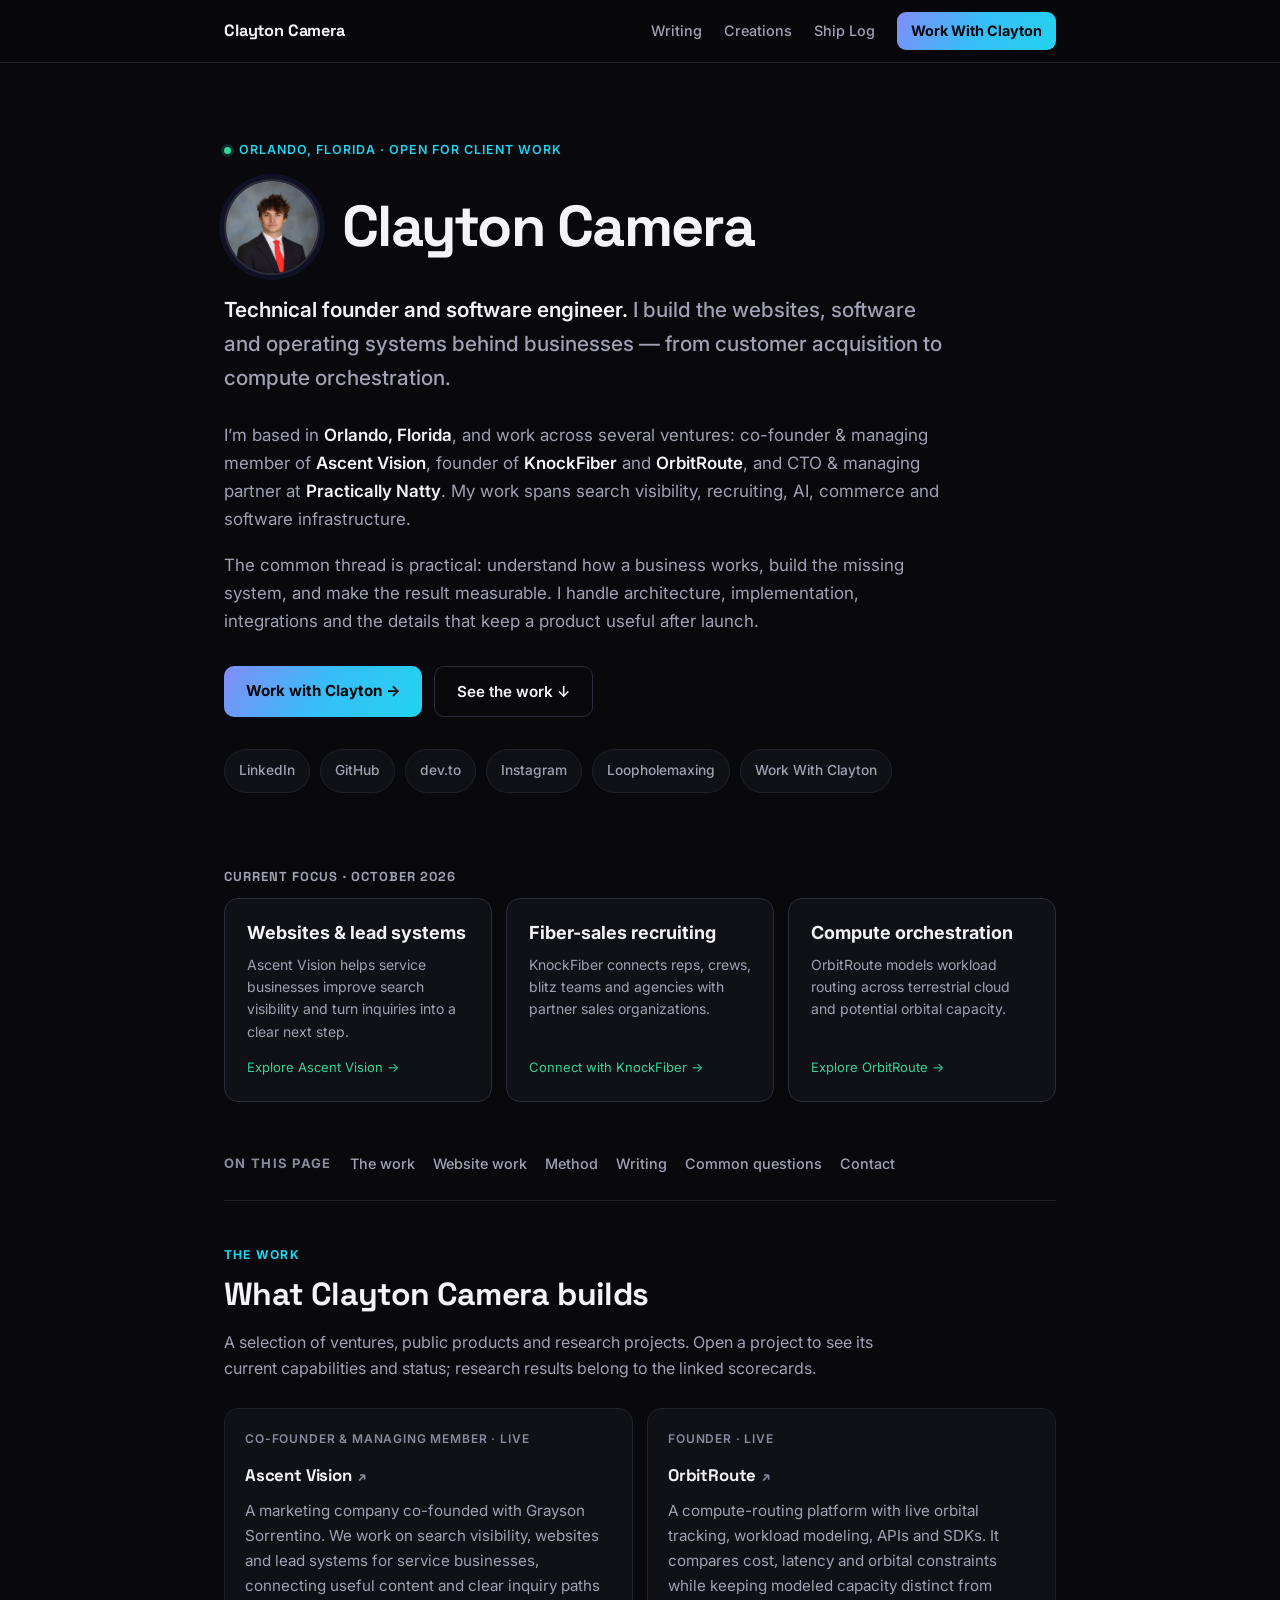
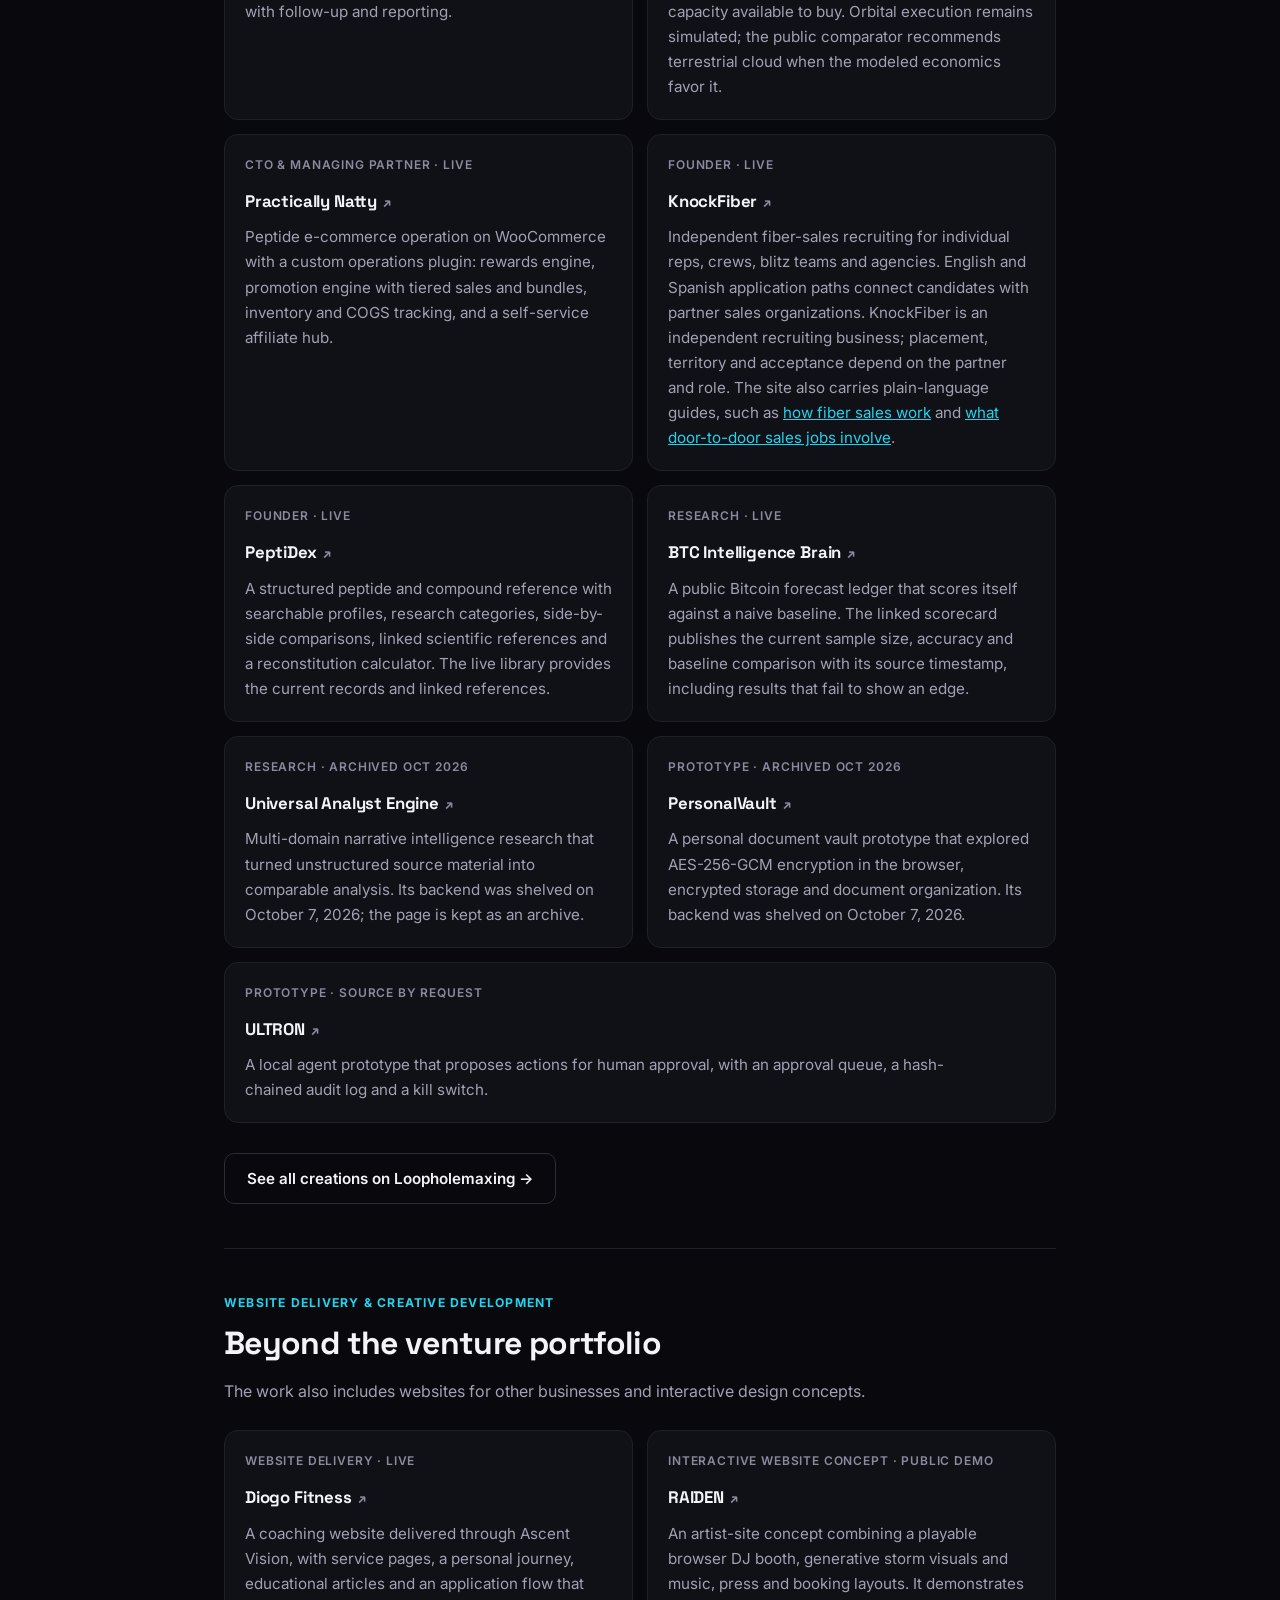
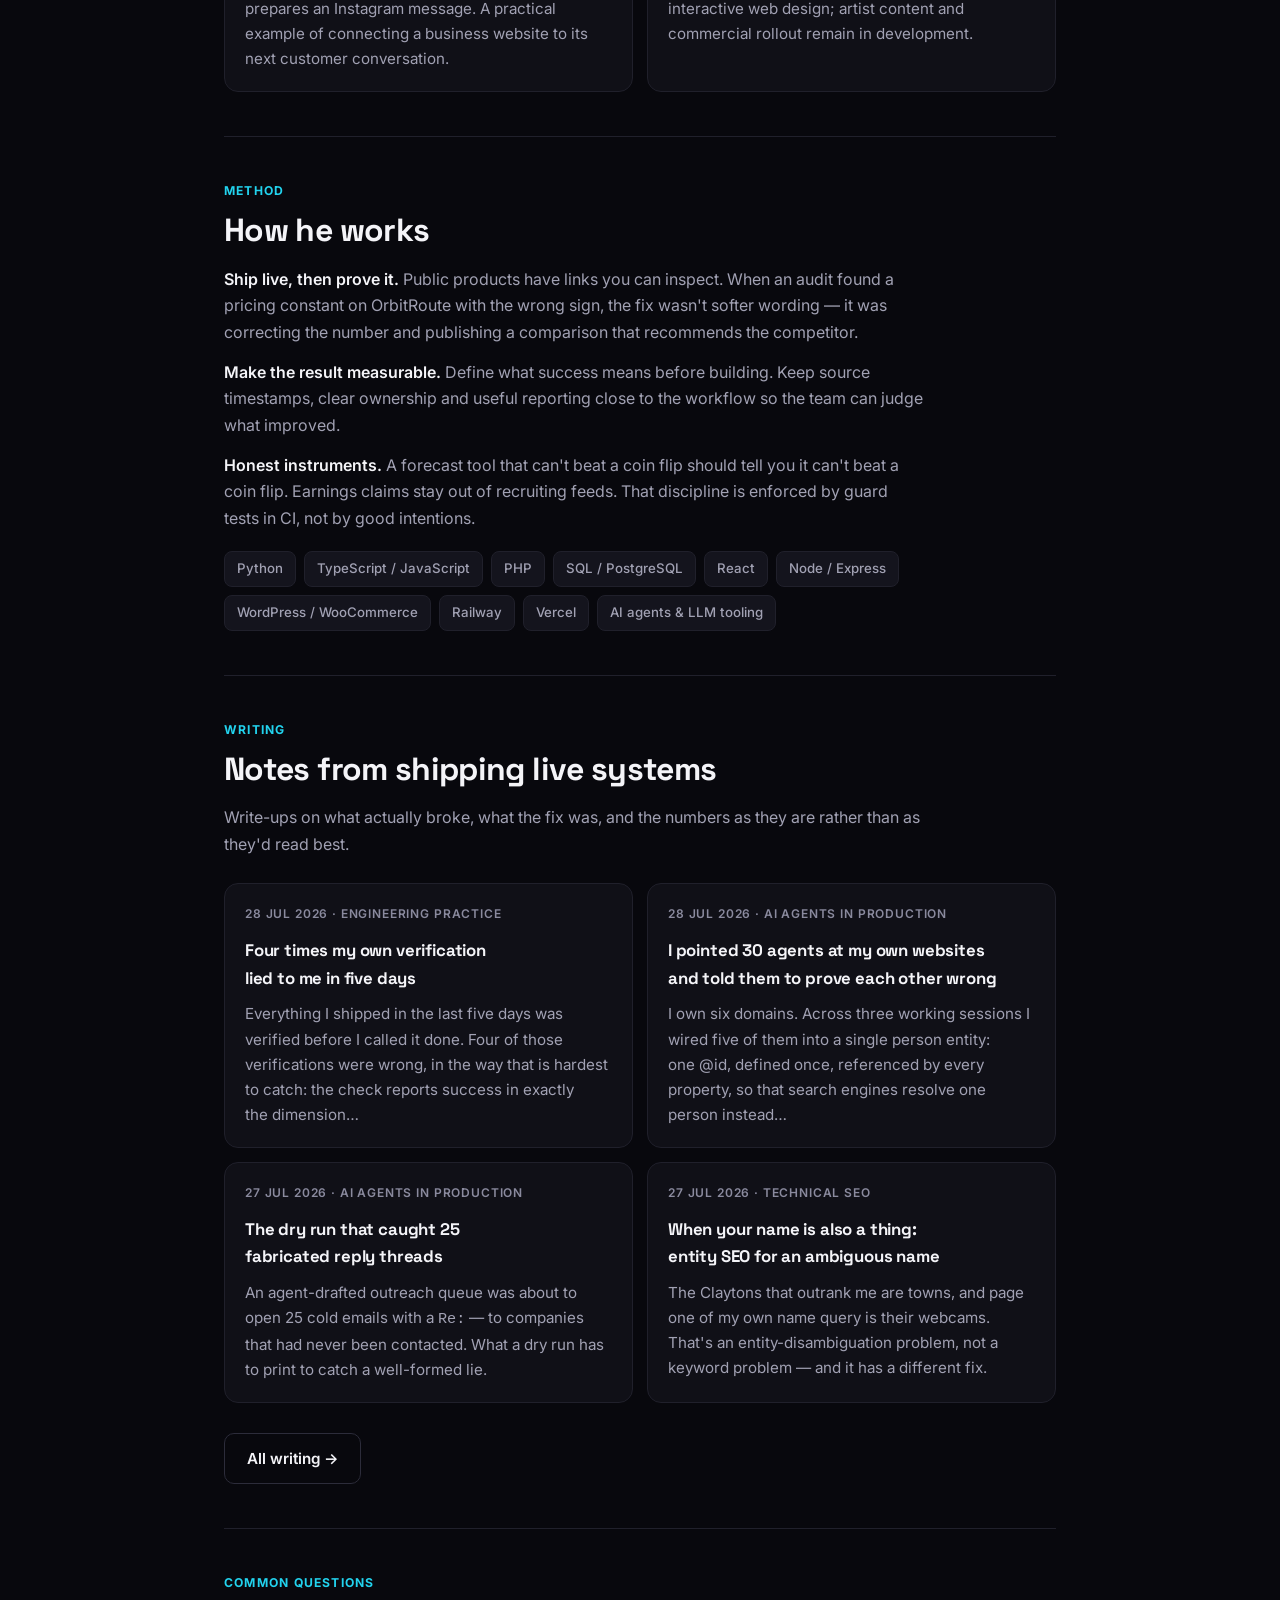
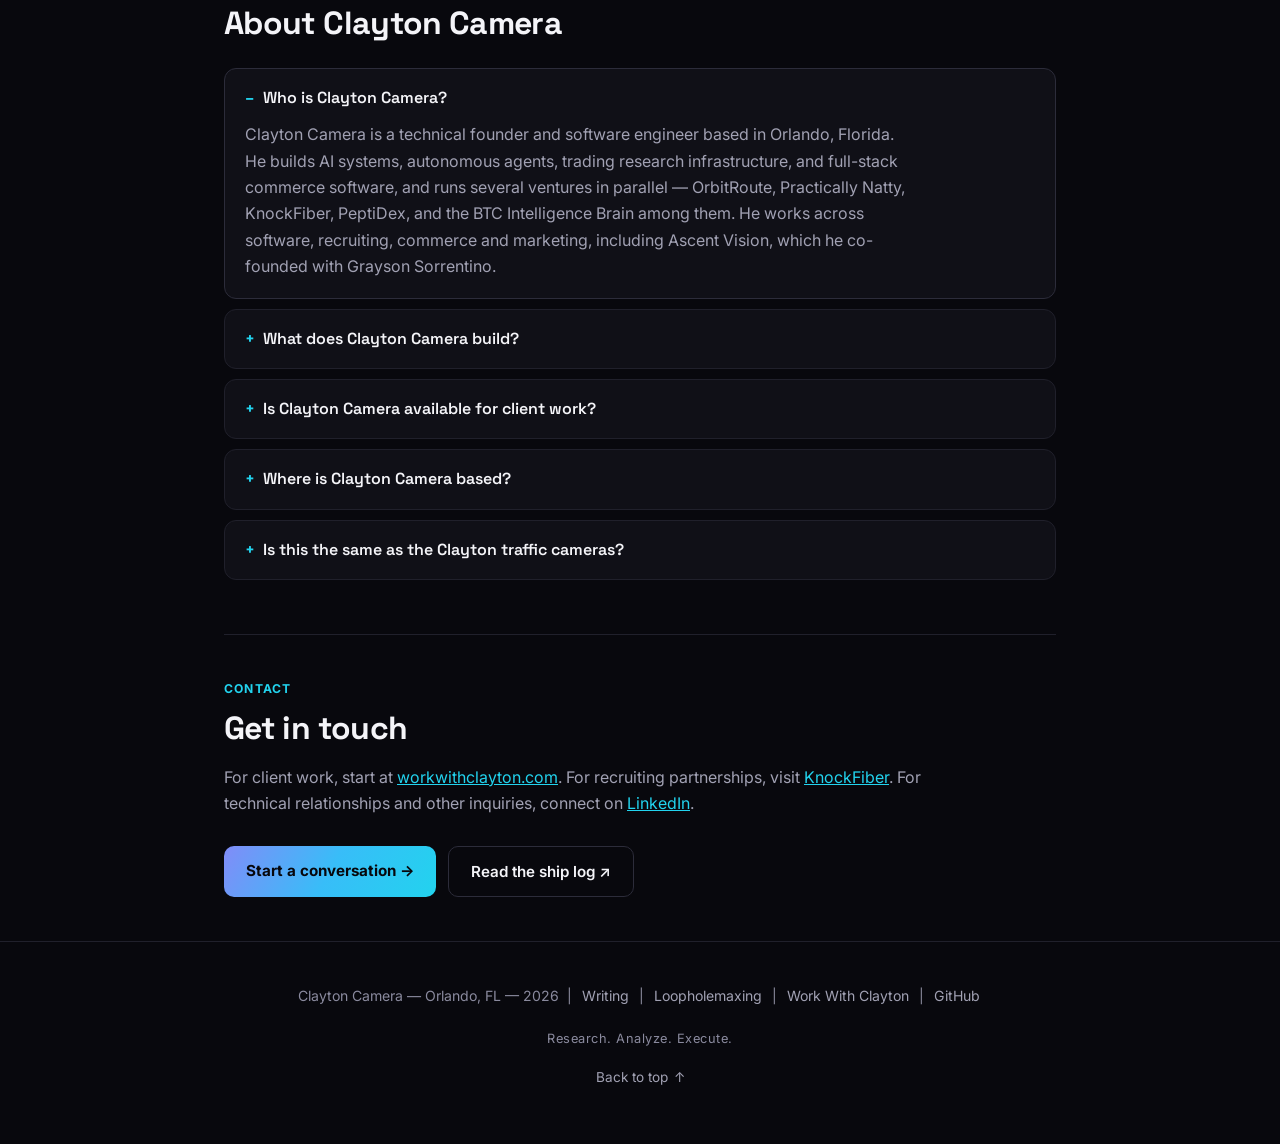
==== commit 4bbc2505: "KnockFiber venture card: deep links to two guides; Organization legalName and description in JSON-LD" ====
--- a/index.html
+++ b/index.html
@@ -148,6 +148,8 @@
       "@id": "https://www.knockfiber.com/#organization",
       "name": "KnockFiber",
       "url": "https://www.knockfiber.com/",
+      "legalName": "KnockFiber LLC",
+      "description": "KnockFiber LLC is an independent recruiting company for door-to-door fiber sales reps, crews and agencies, with English and Spanish application paths.",
       "founder": {
         "@id": "https://claytoncamera.com/#person"
       }
@@ -567,7 +569,7 @@
         <div class="venture">
           <div class="meta">Founder · Live</div>
           <h3><a href="https://www.knockfiber.com/" target="_blank" rel="noopener">KnockFiber</a></h3>
-          <p>Independent fiber-sales recruiting for individual reps, crews, blitz teams and agencies. English and Spanish application paths connect candidates with partner sales organizations. KnockFiber is an independent recruiting business; placement, territory and acceptance depend on the partner and role.</p>
+          <p>Independent fiber-sales recruiting for individual reps, crews, blitz teams and agencies. English and Spanish application paths connect candidates with partner sales organizations. KnockFiber is an independent recruiting business; placement, territory and acceptance depend on the partner and role. The site also carries plain-language guides, such as <a href="https://www.knockfiber.com/fiber-sales-guide" target="_blank" rel="noopener">how fiber sales work</a> and <a href="https://www.knockfiber.com/door-to-door-sales-jobs" target="_blank" rel="noopener">what door-to-door sales jobs involve</a>.</p>
         </div>
         <div class="venture">
           <div class="meta">Founder · Live</div>
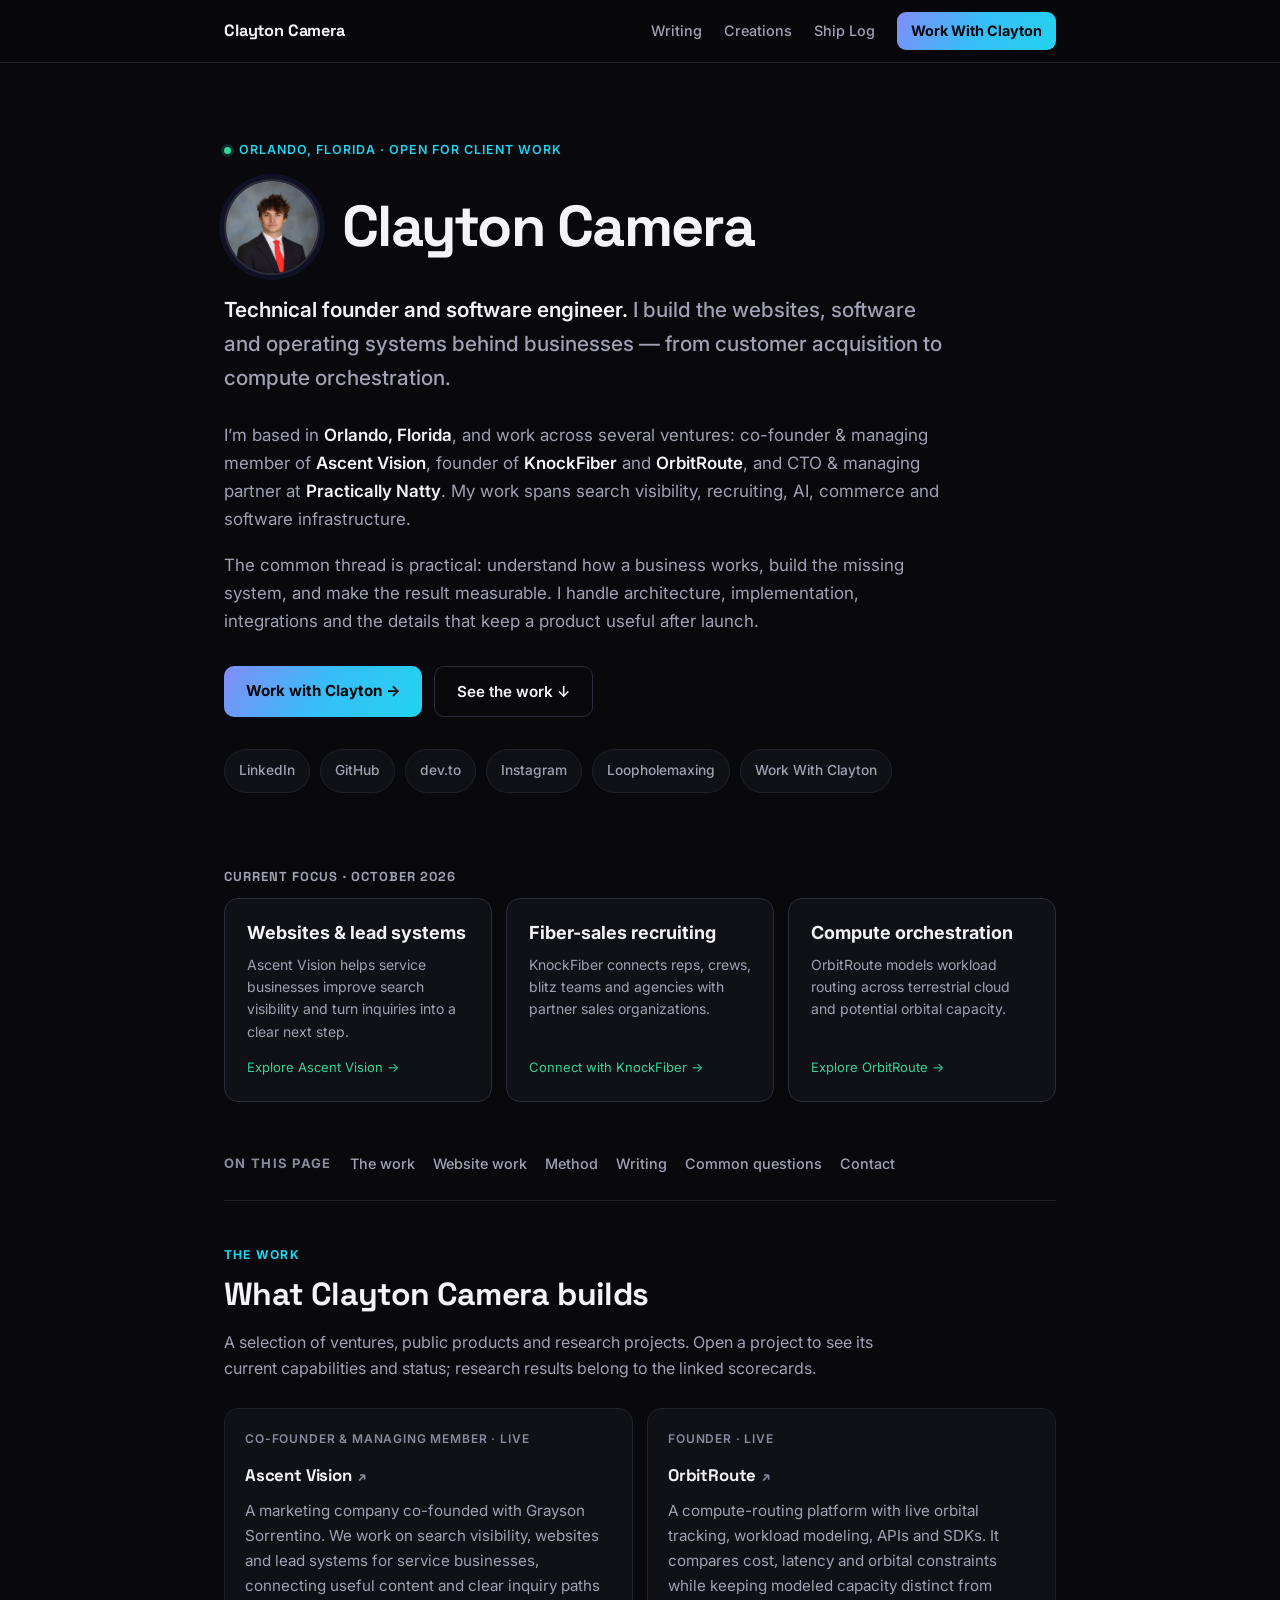
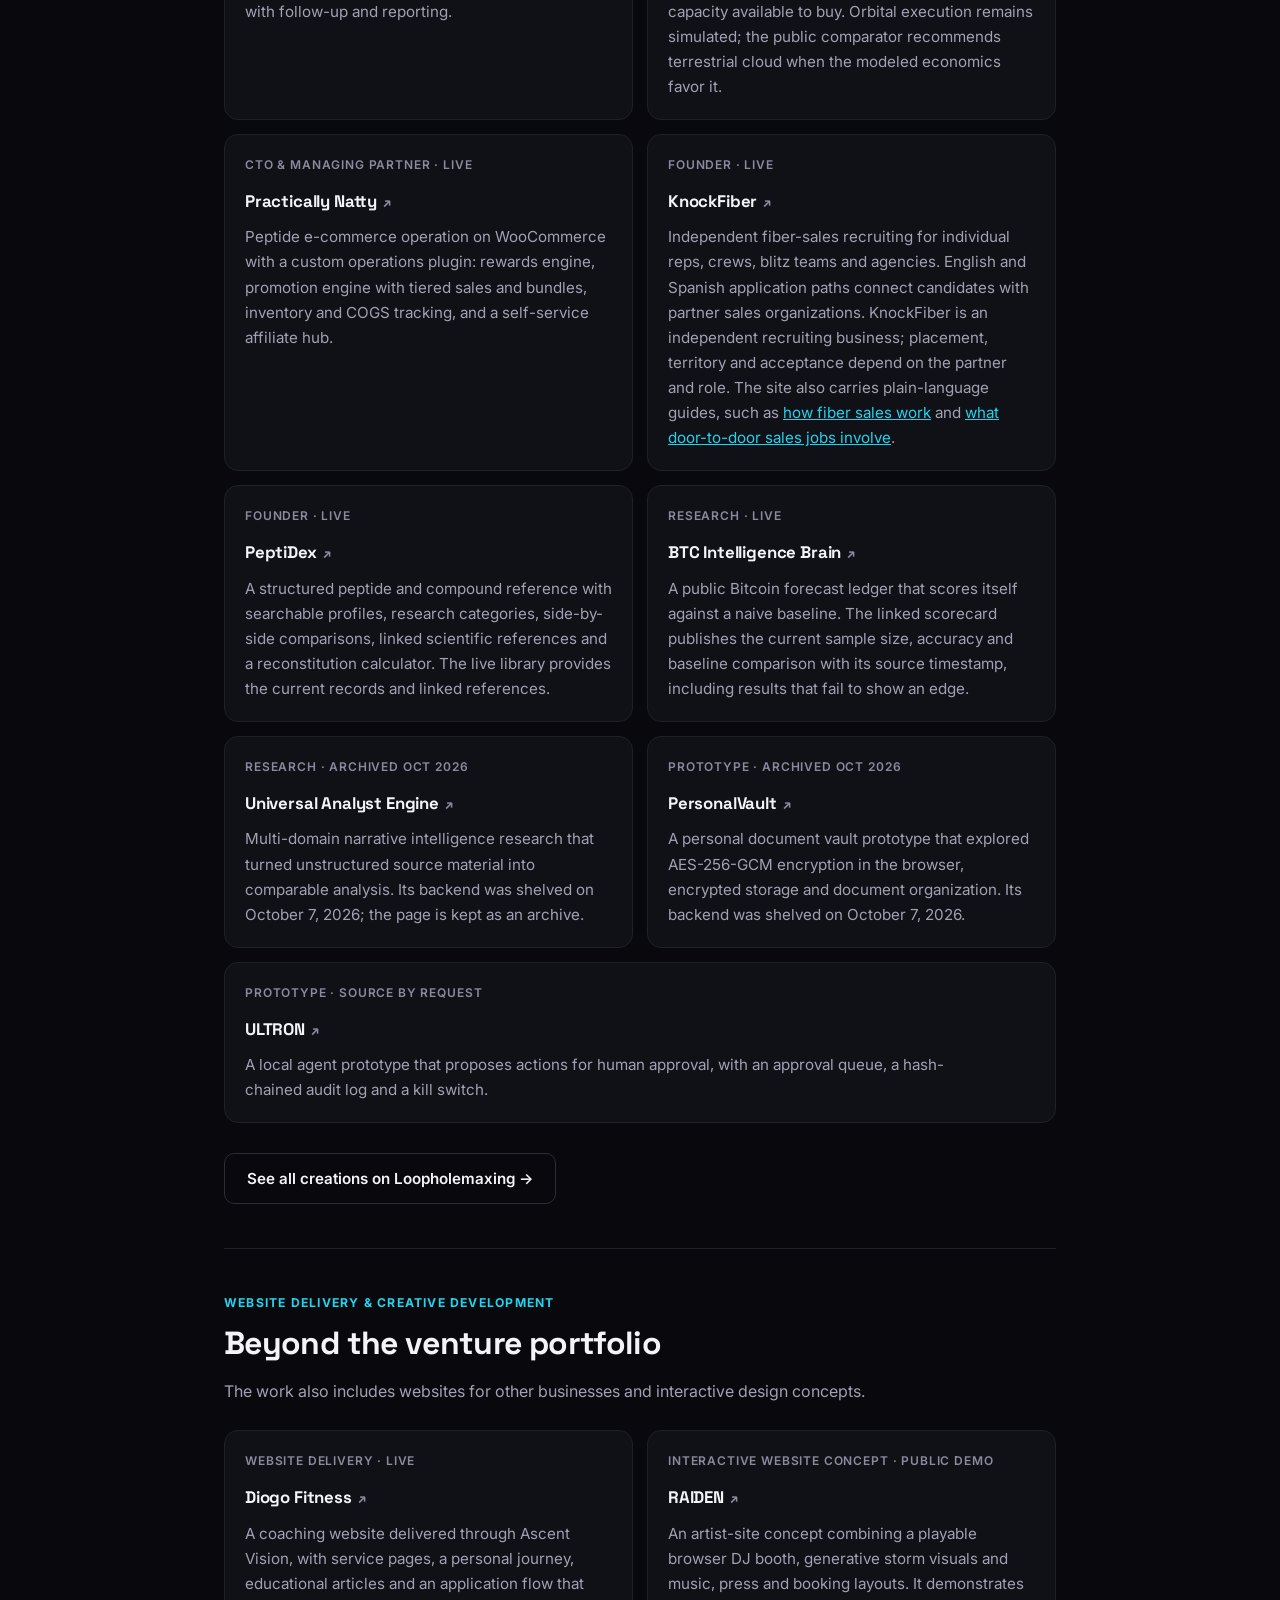
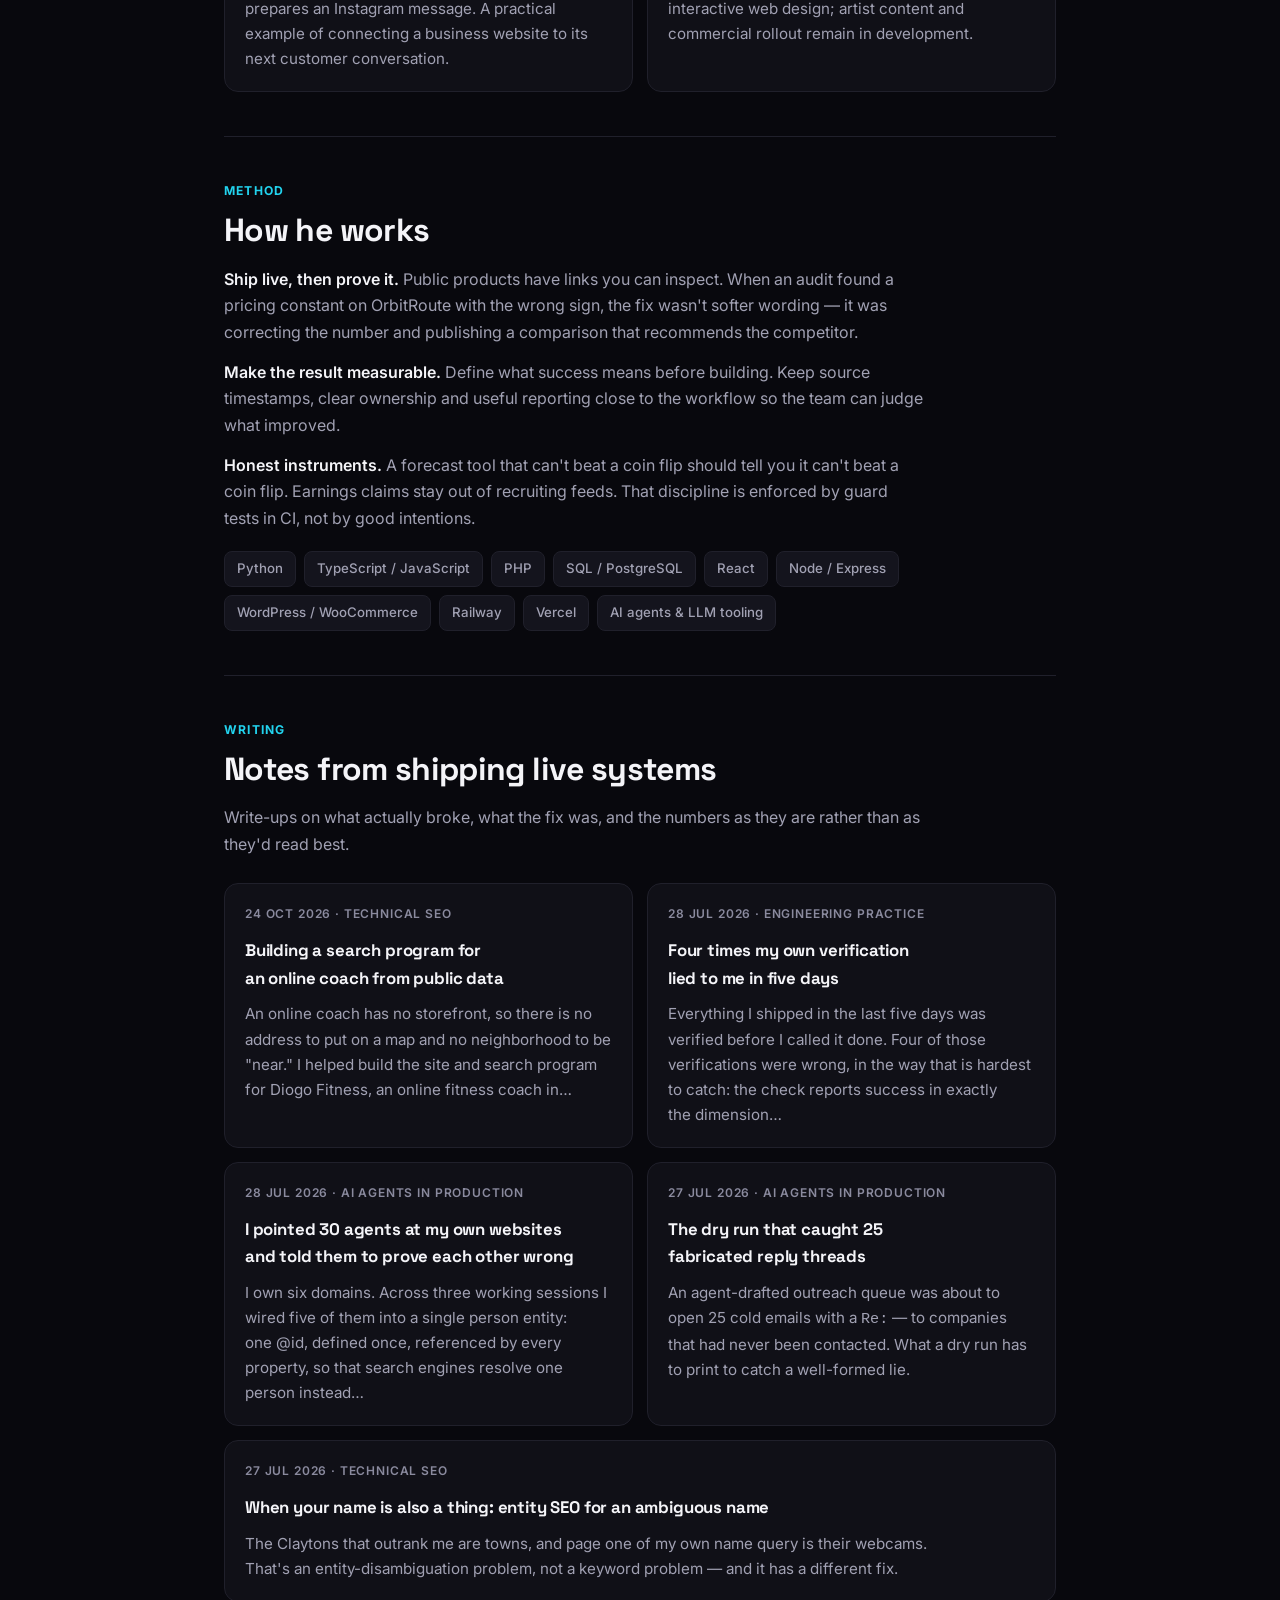
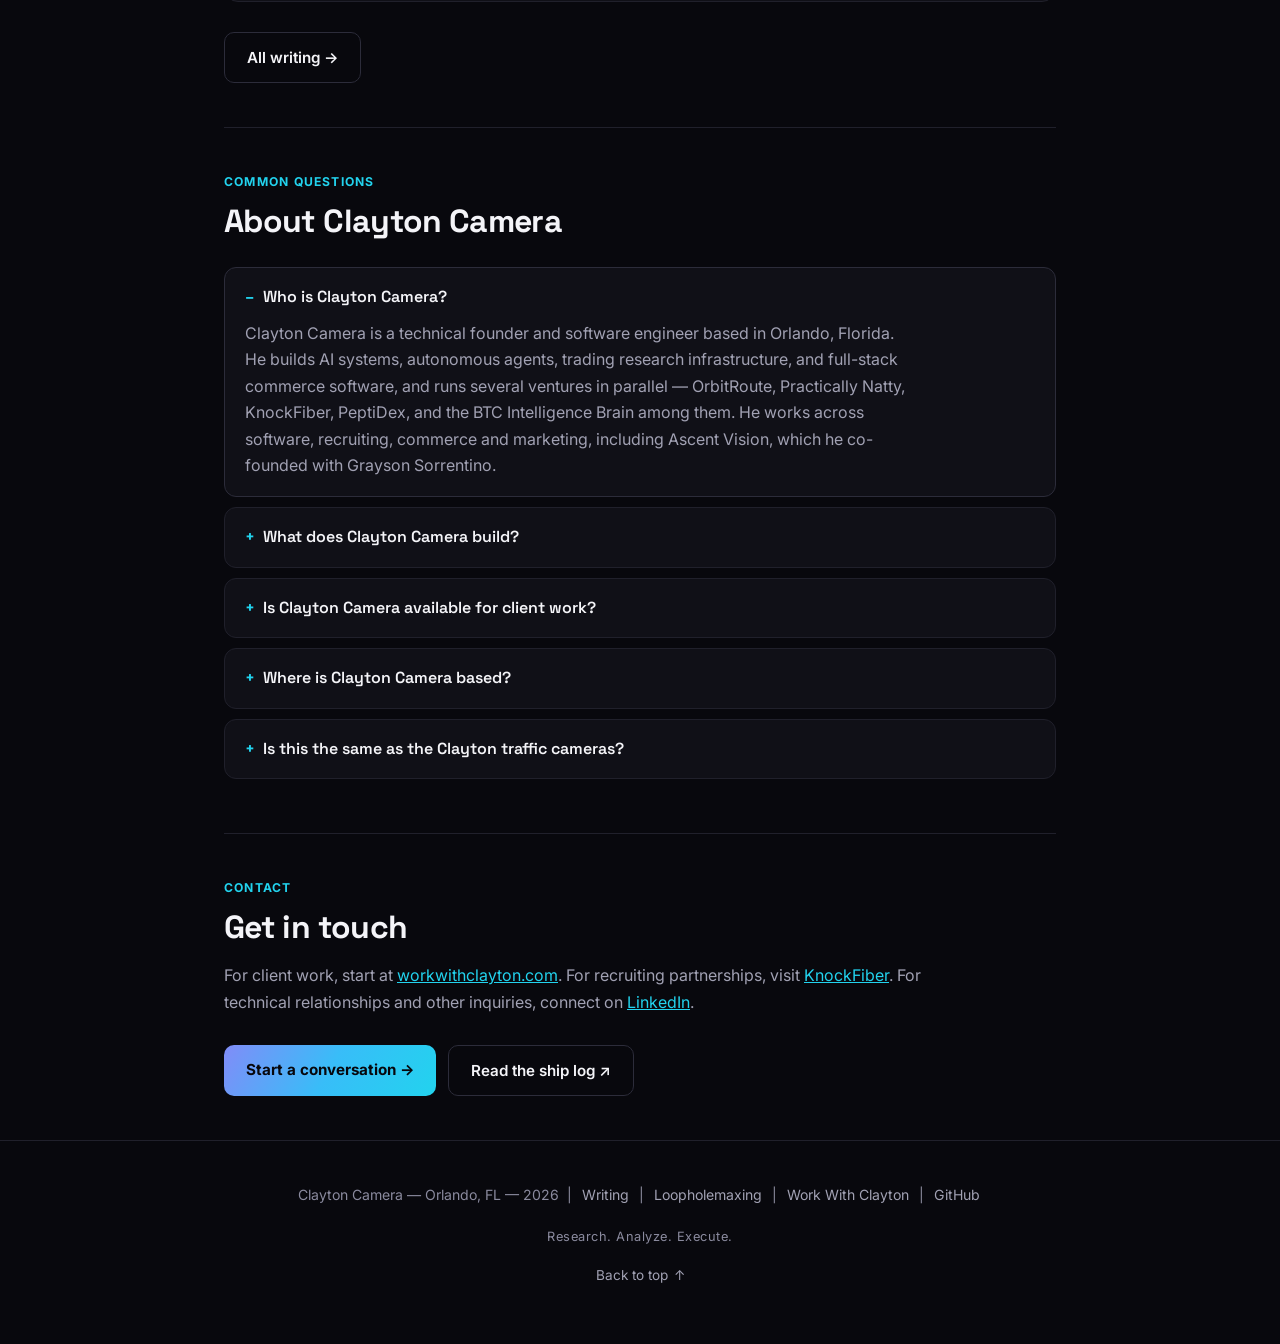
==== commit baf35501: "Writing: building a search program for an online coach (Diogo Fitness) New bylined post; added to /w" ====
--- a/index.html
+++ b/index.html
@@ -651,6 +651,11 @@
 
       <div class="ventures">
         <div class="venture">
+          <div class="meta">24 Oct 2026 · Technical SEO</div>
+          <h3><a href="/writing/building-a-search-program-for-an-online-coach/">Building a search program for an online coach from public data</a></h3>
+          <p>An online coach has no storefront, so there is no address to put on a map and no neighborhood to be "near." I helped build the site and search program for Diogo Fitness, an online fitness coach in…</p>
+        </div>
+        <div class="venture">
           <div class="meta">28 Jul 2026 · Engineering practice</div>
           <h3><a href="/writing/four-times-my-verification-lied/">Four times my own verification lied to me in five days</a></h3>
           <p>Everything I shipped in the last five days was verified before I called it done. Four of those verifications were wrong, in the way that is hardest to catch: the check reports success in exactly the dimension…</p>
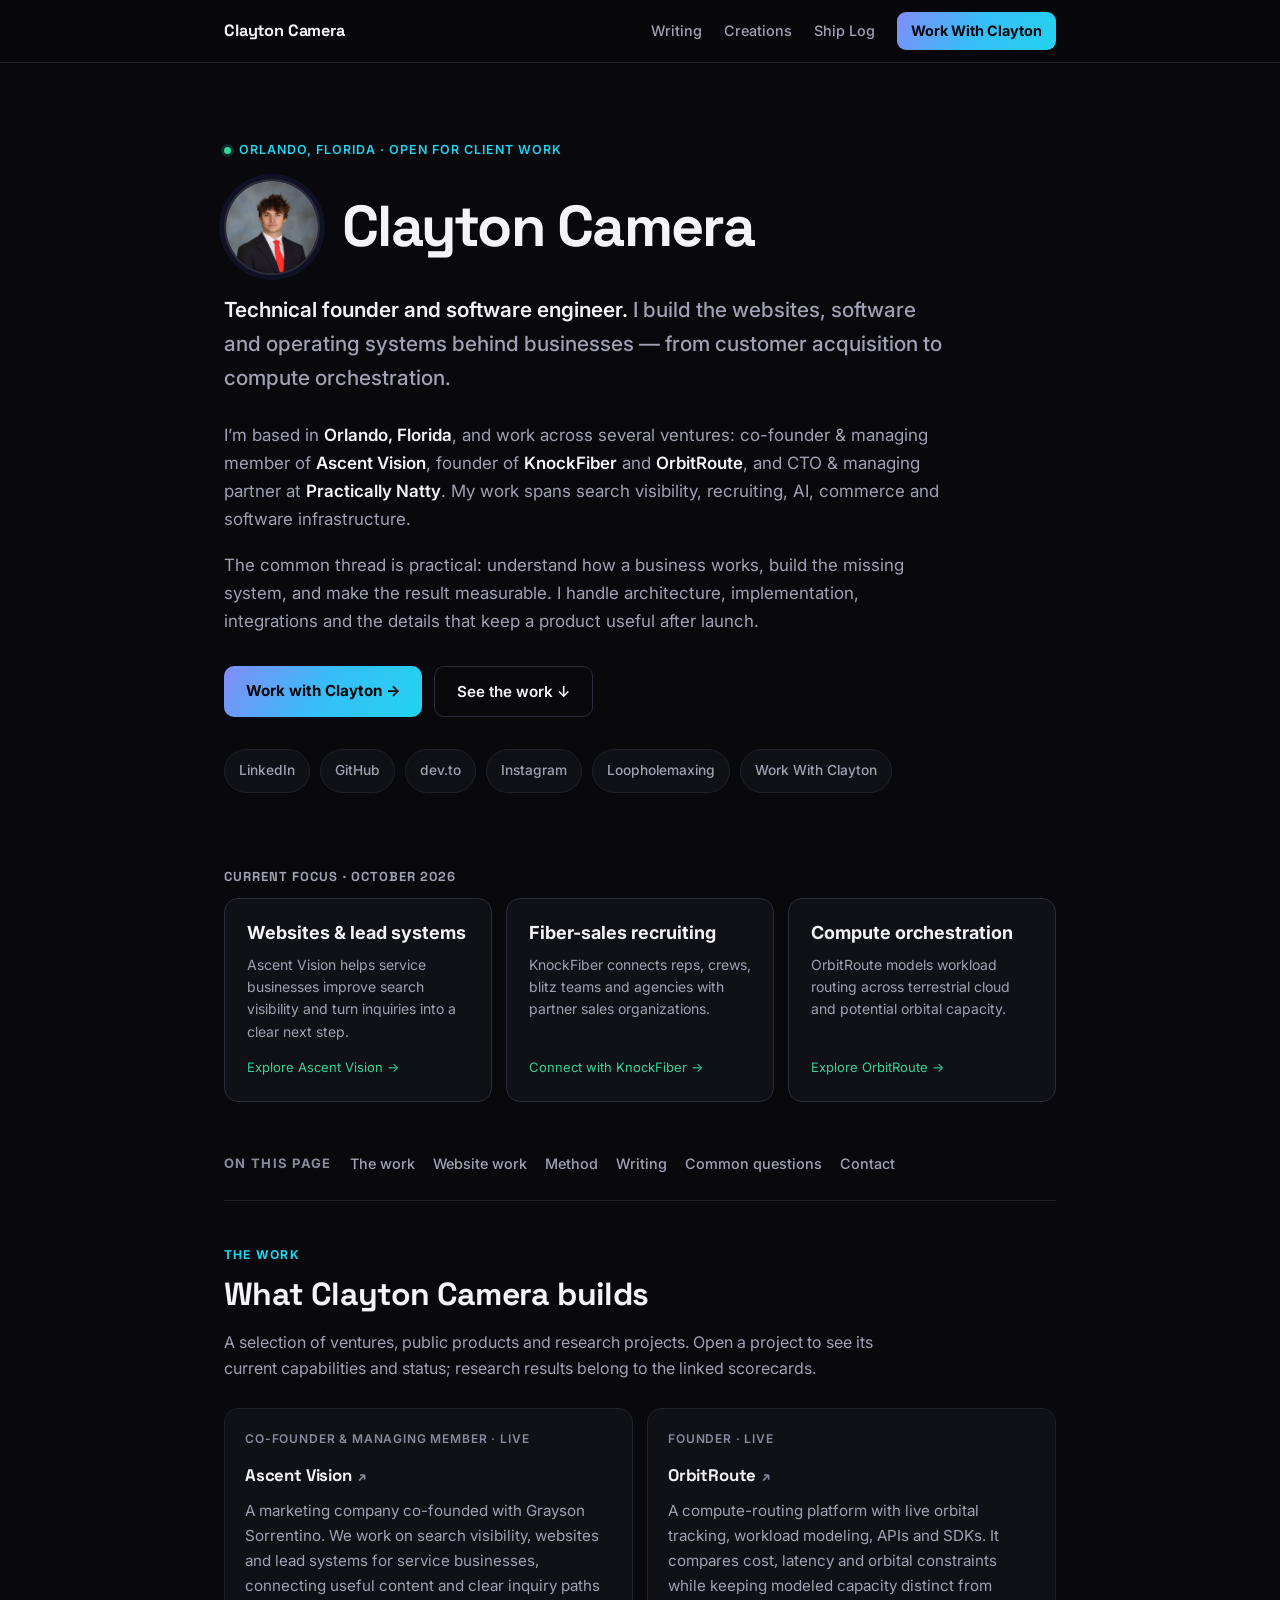
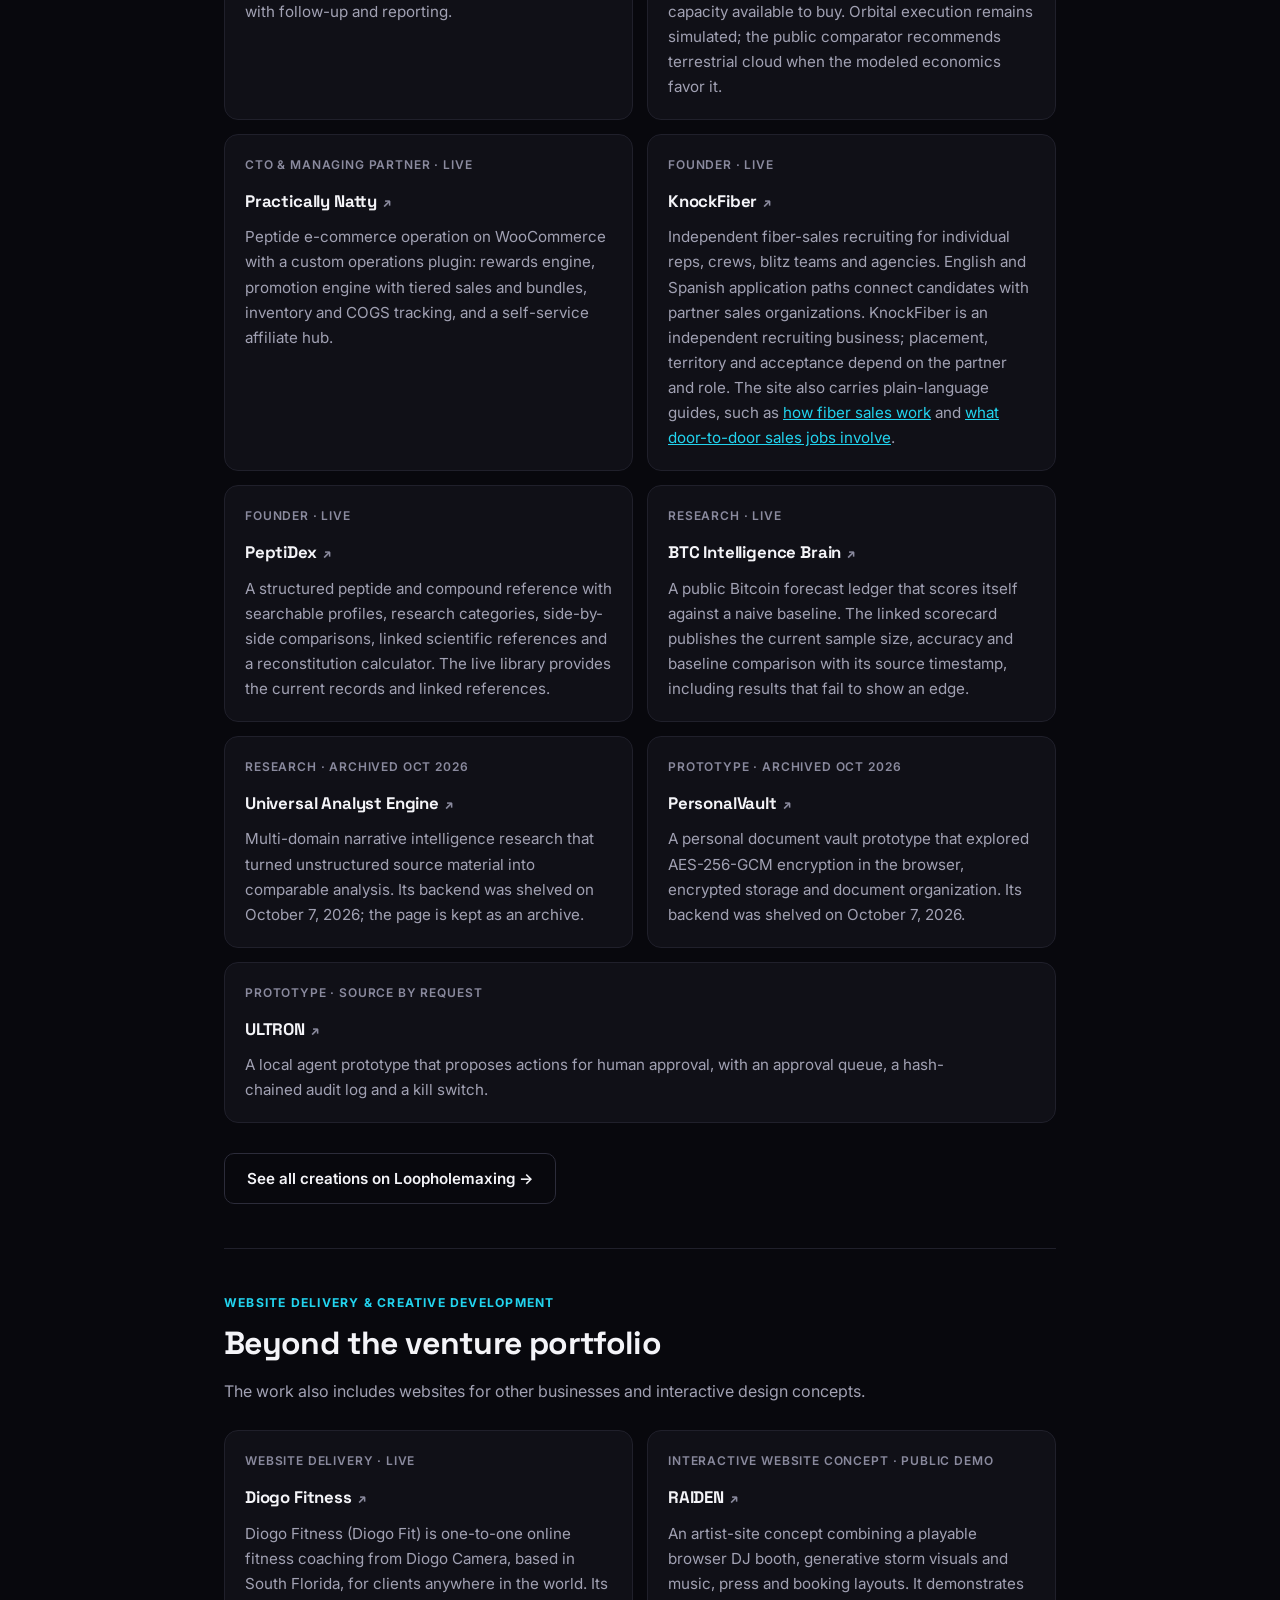
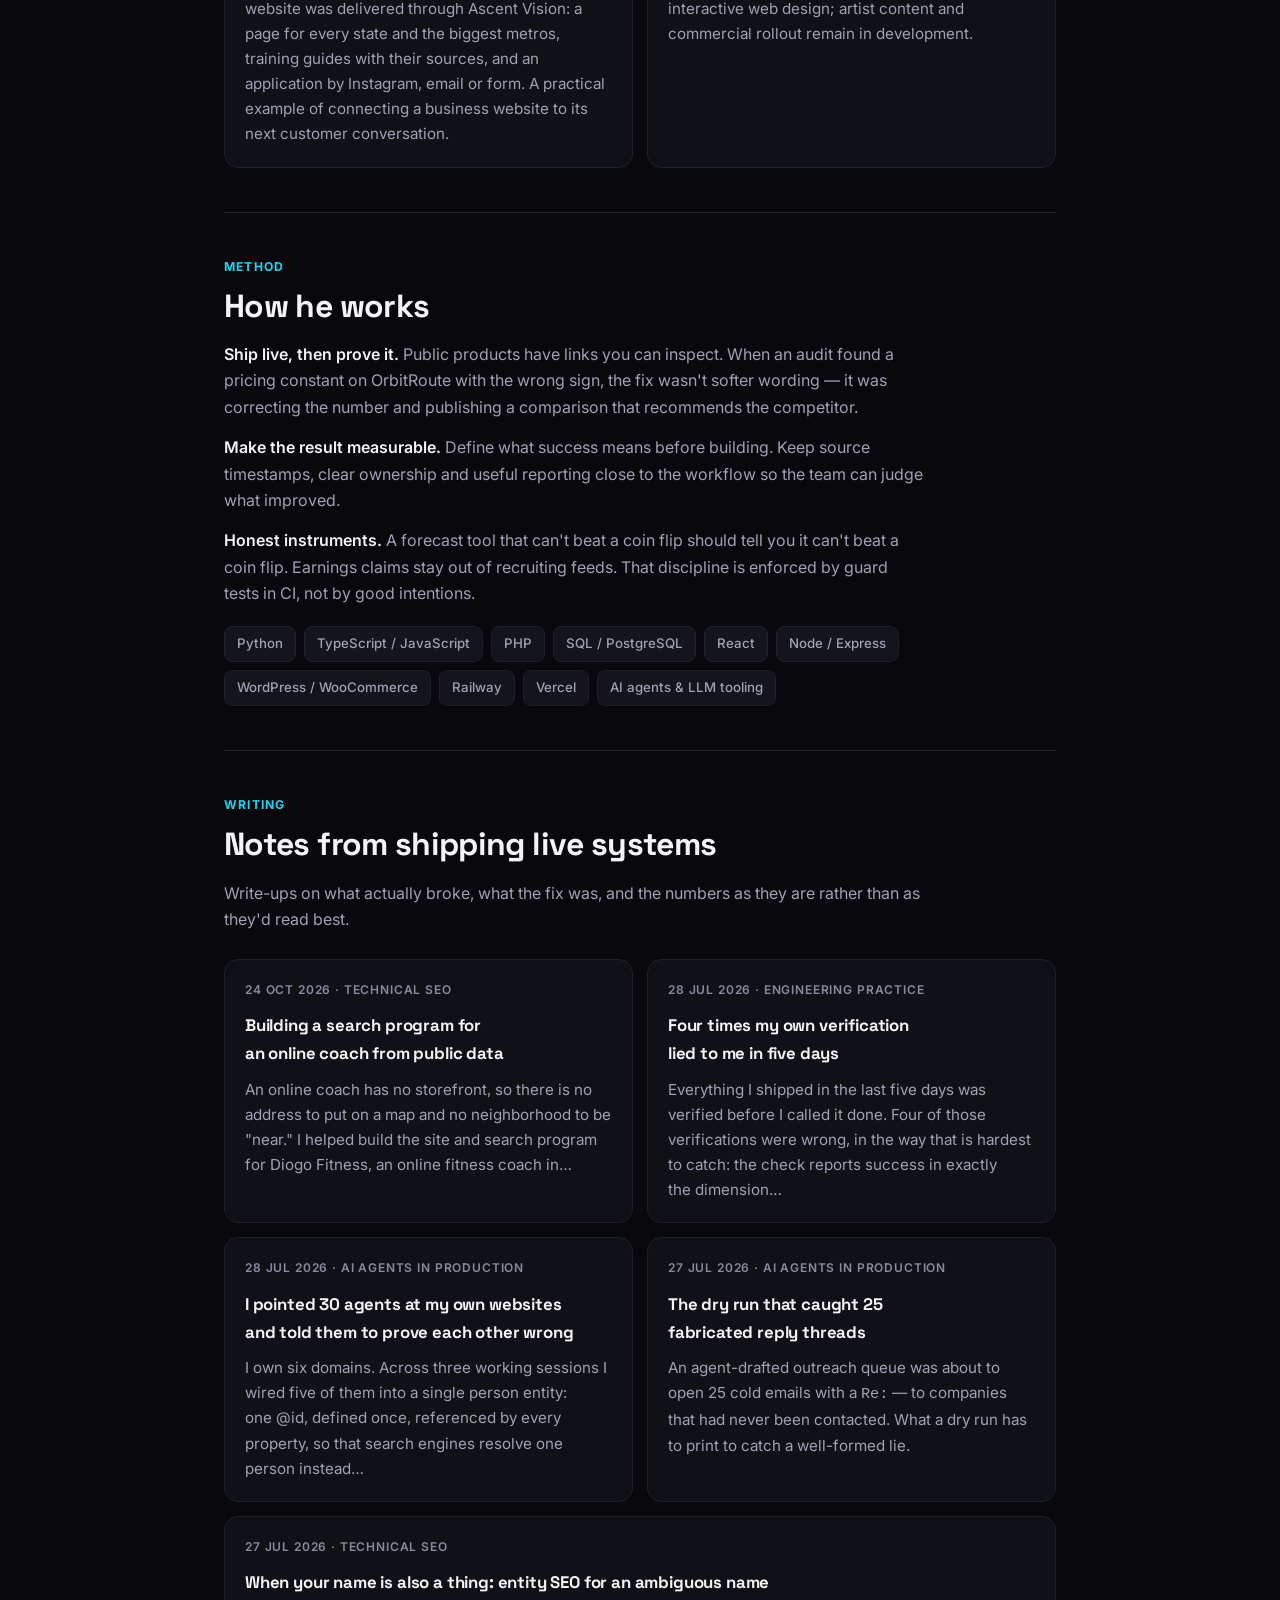
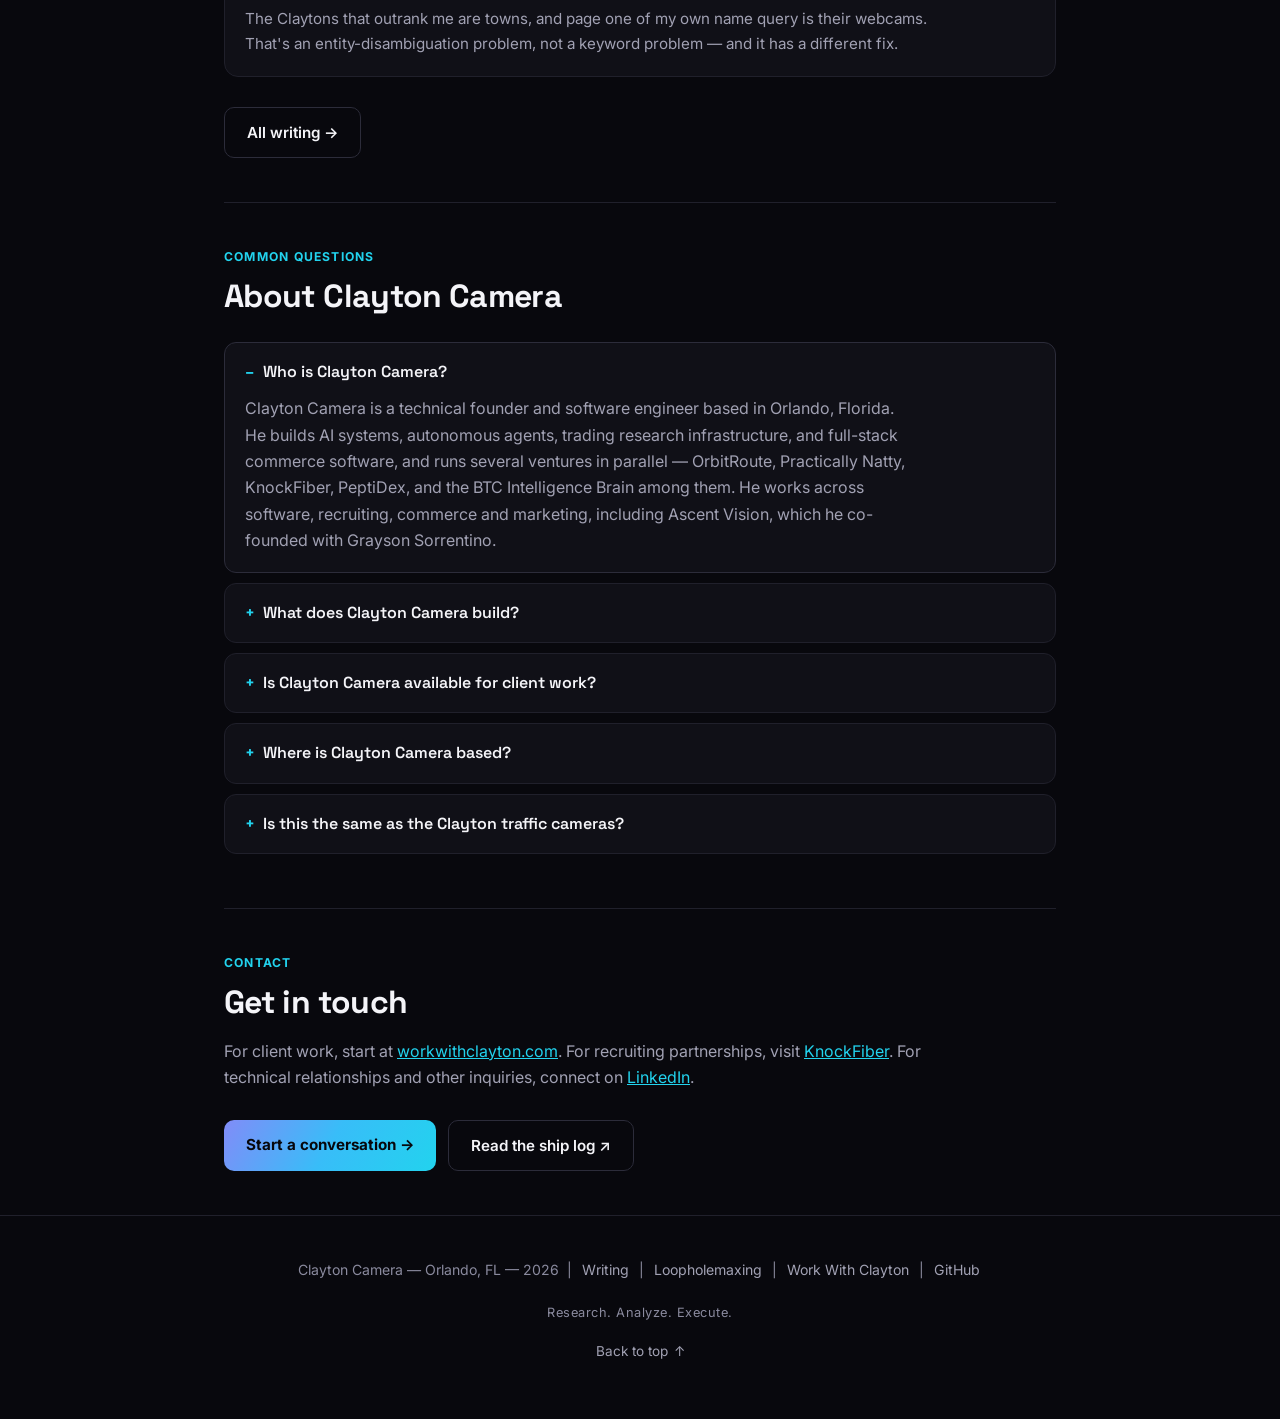
==== commit af1c9949: "Diogo Fitness card: the who-and-what sentence, "Diogo Fitness (Diogo Fit)" (Clayton 2026-10-24) Co-A" ====
--- a/index.html
+++ b/index.html
@@ -611,7 +611,7 @@
         <div class="venture">
           <div class="meta">Website delivery · Live</div>
           <h3><a href="https://diogofit.com/" target="_blank" rel="noopener">Diogo Fitness</a></h3>
-          <p>A coaching website delivered through Ascent Vision, with service pages, a personal journey, educational articles and an application flow that prepares an Instagram message. A practical example of connecting a business website to its next customer conversation.</p>
+          <p>Diogo Fitness (Diogo Fit) is one-to-one online fitness coaching from Diogo Camera, based in South Florida, for clients anywhere in the world. Its website was delivered through Ascent Vision: a page for every state and the biggest metros, training guides with their sources, and an application by Instagram, email or form. A practical example of connecting a business website to its next customer conversation.</p>
         </div>
         <div class="venture">
           <div class="meta">Interactive website concept · Public demo</div>
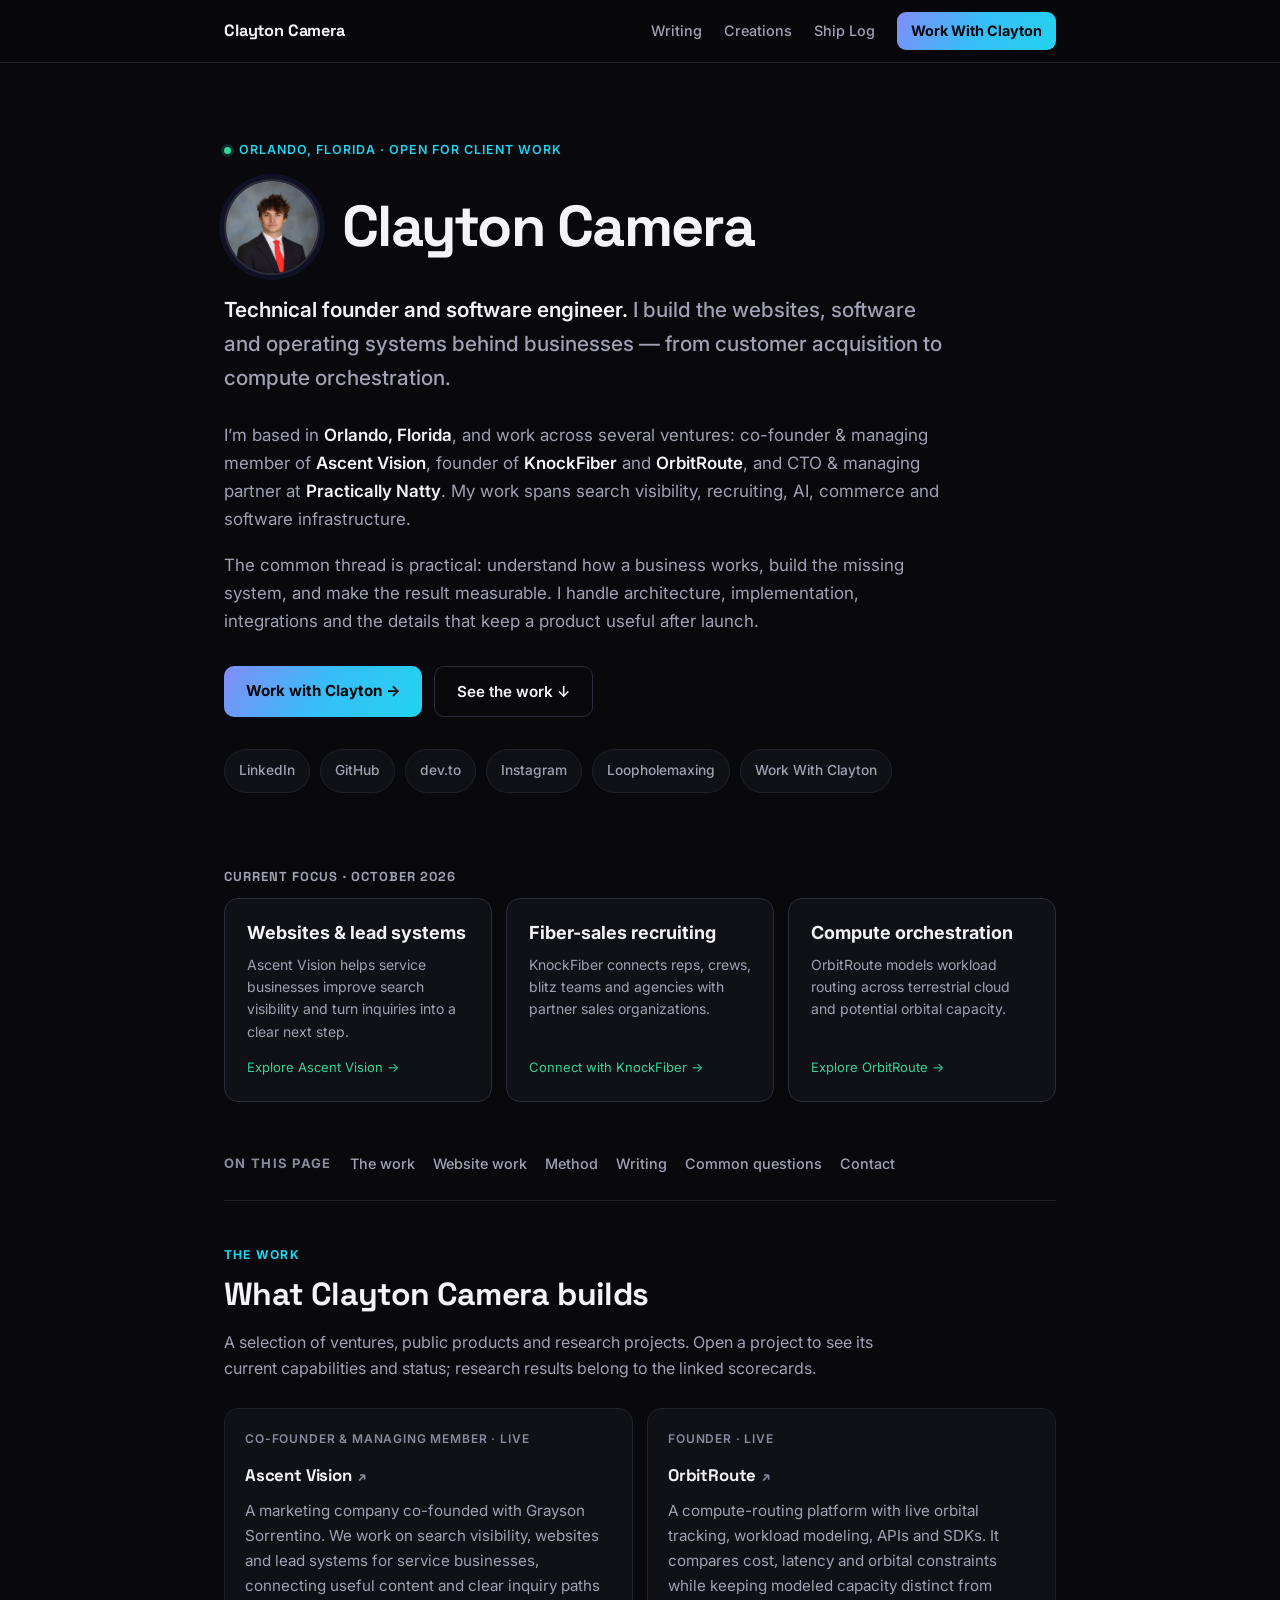
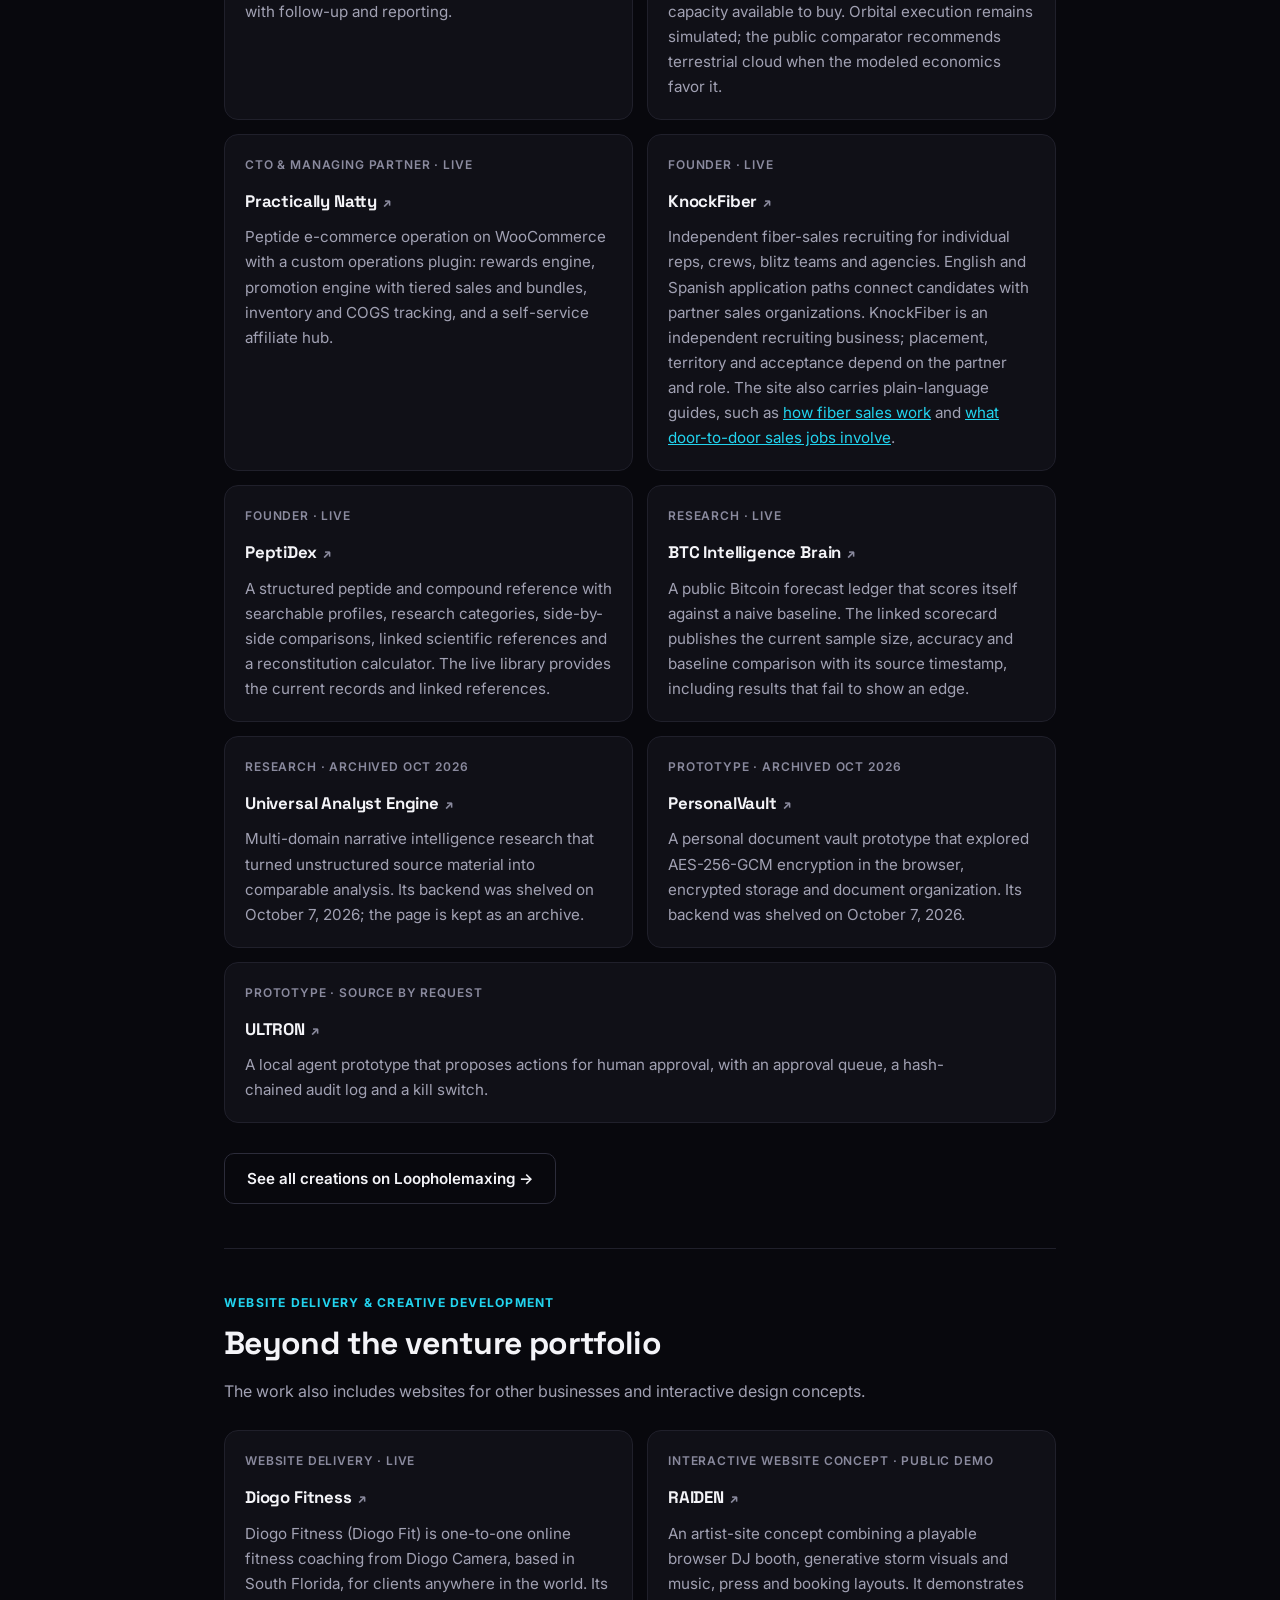
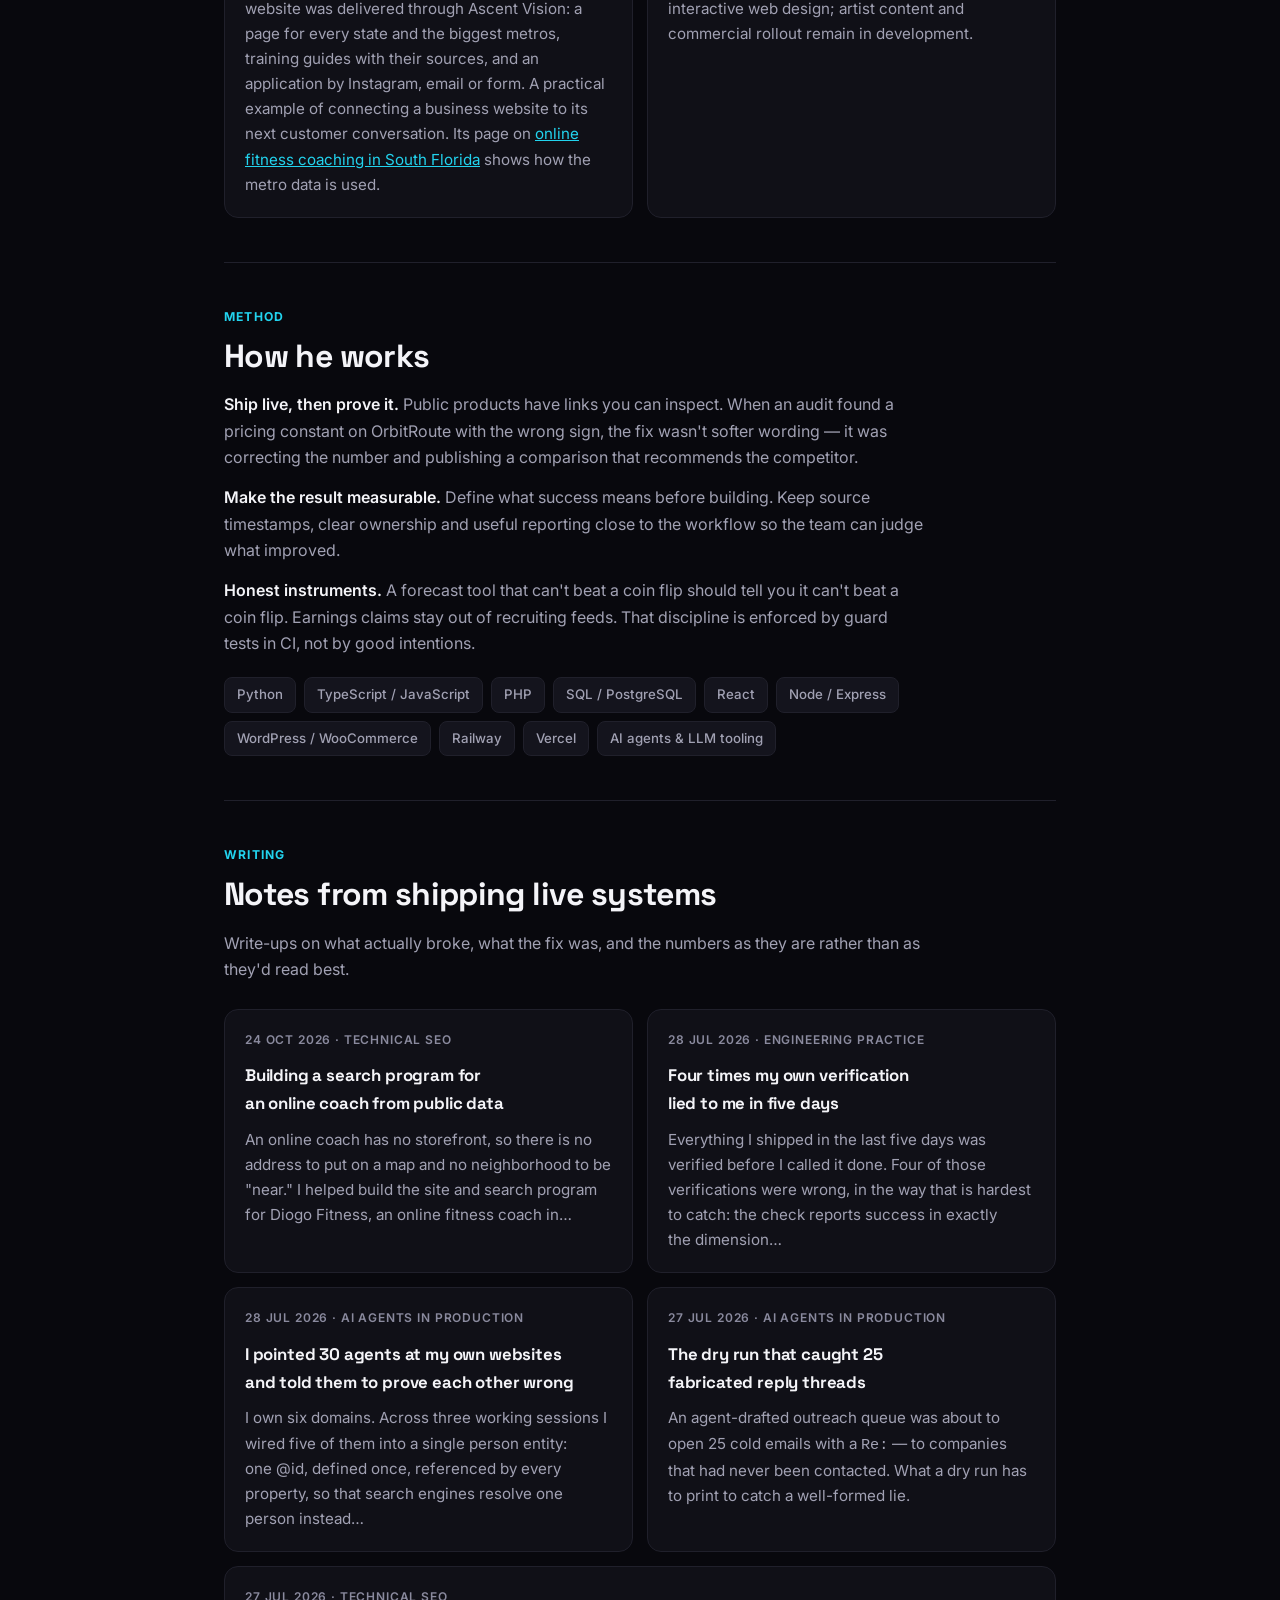
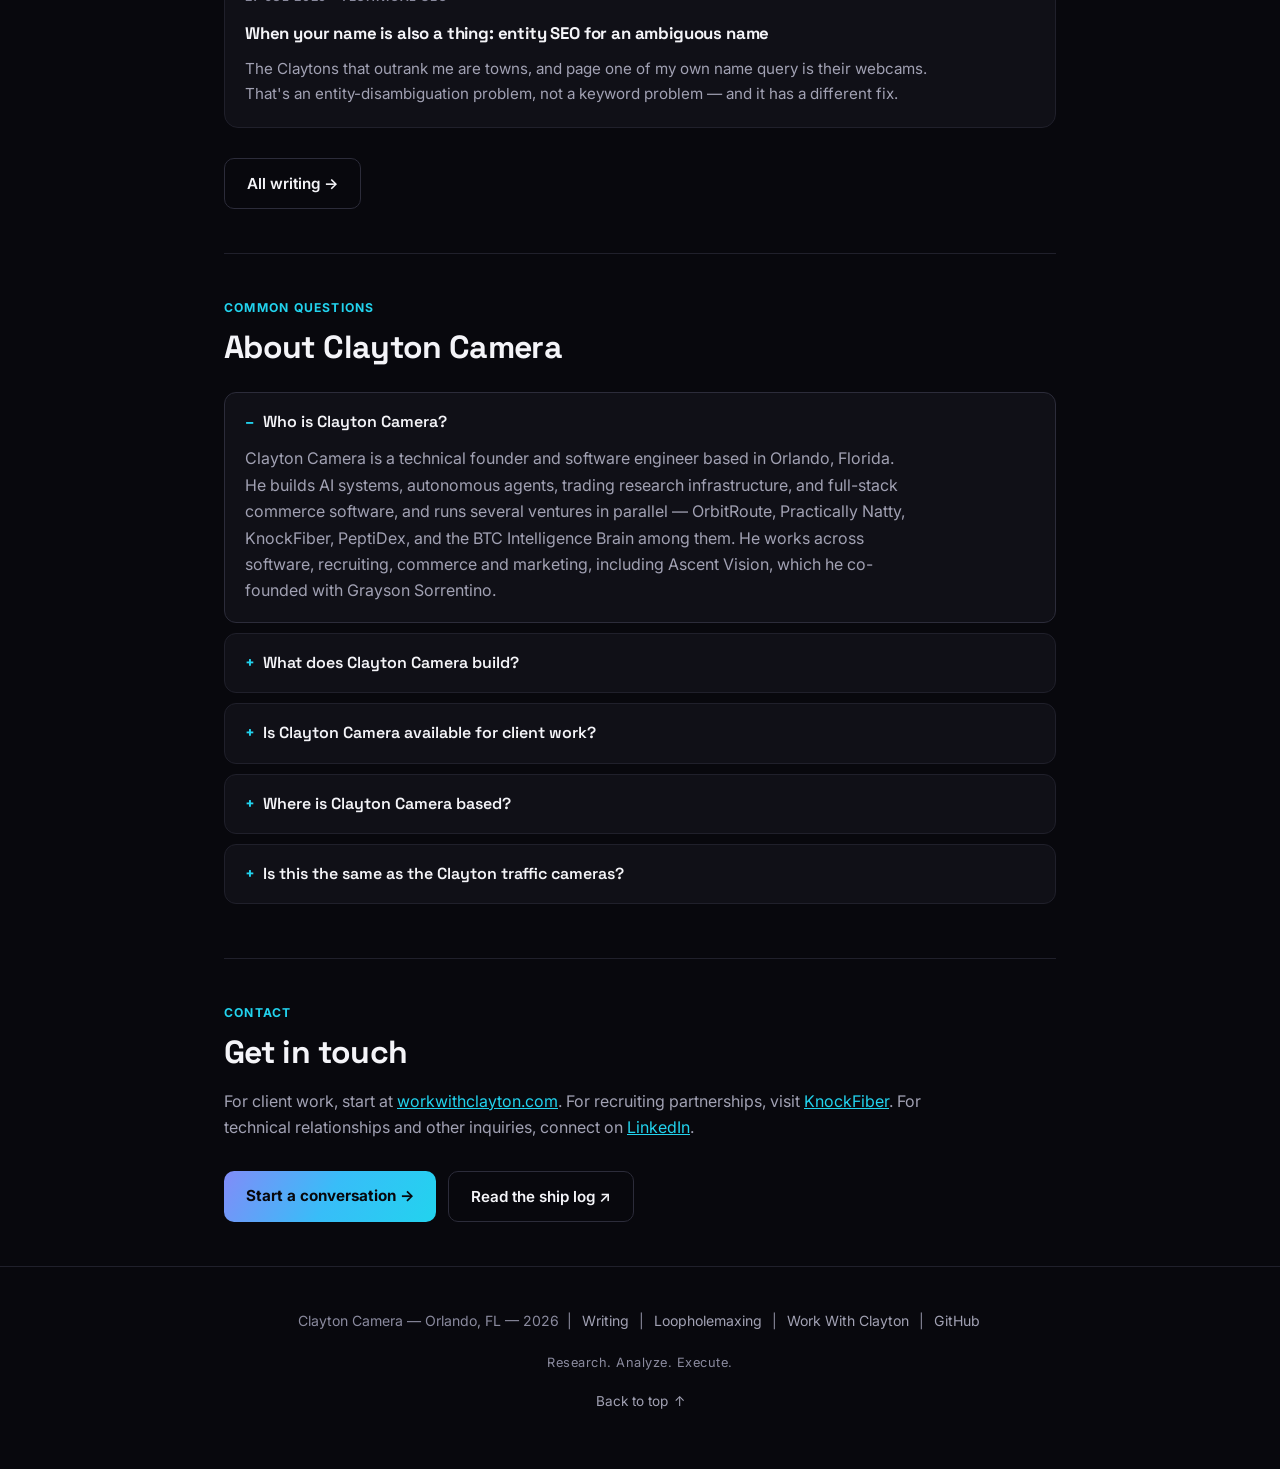
==== commit e54fd5d4: "Diogo Fitness: one deep link to the South Florida page Co-Authored-By: Claude Sonnet 5.5 <noreply@an" ====
--- a/index.html
+++ b/index.html
@@ -611,7 +611,7 @@
         <div class="venture">
           <div class="meta">Website delivery · Live</div>
           <h3><a href="https://diogofit.com/" target="_blank" rel="noopener">Diogo Fitness</a></h3>
-          <p>Diogo Fitness (Diogo Fit) is one-to-one online fitness coaching from Diogo Camera, based in South Florida, for clients anywhere in the world. Its website was delivered through Ascent Vision: a page for every state and the biggest metros, training guides with their sources, and an application by Instagram, email or form. A practical example of connecting a business website to its next customer conversation.</p>
+          <p>Diogo Fitness (Diogo Fit) is one-to-one online fitness coaching from Diogo Camera, based in South Florida, for clients anywhere in the world. Its website was delivered through Ascent Vision: a page for every state and the biggest metros, training guides with their sources, and an application by Instagram, email or form. A practical example of connecting a business website to its next customer conversation. Its page on <a href="https://diogofit.com/online-coaching/florida/miami-metro/" target="_blank" rel="noopener">online fitness coaching in South Florida</a> shows how the metro data is used.</p>
         </div>
         <div class="venture">
           <div class="meta">Interactive website concept · Public demo</div>
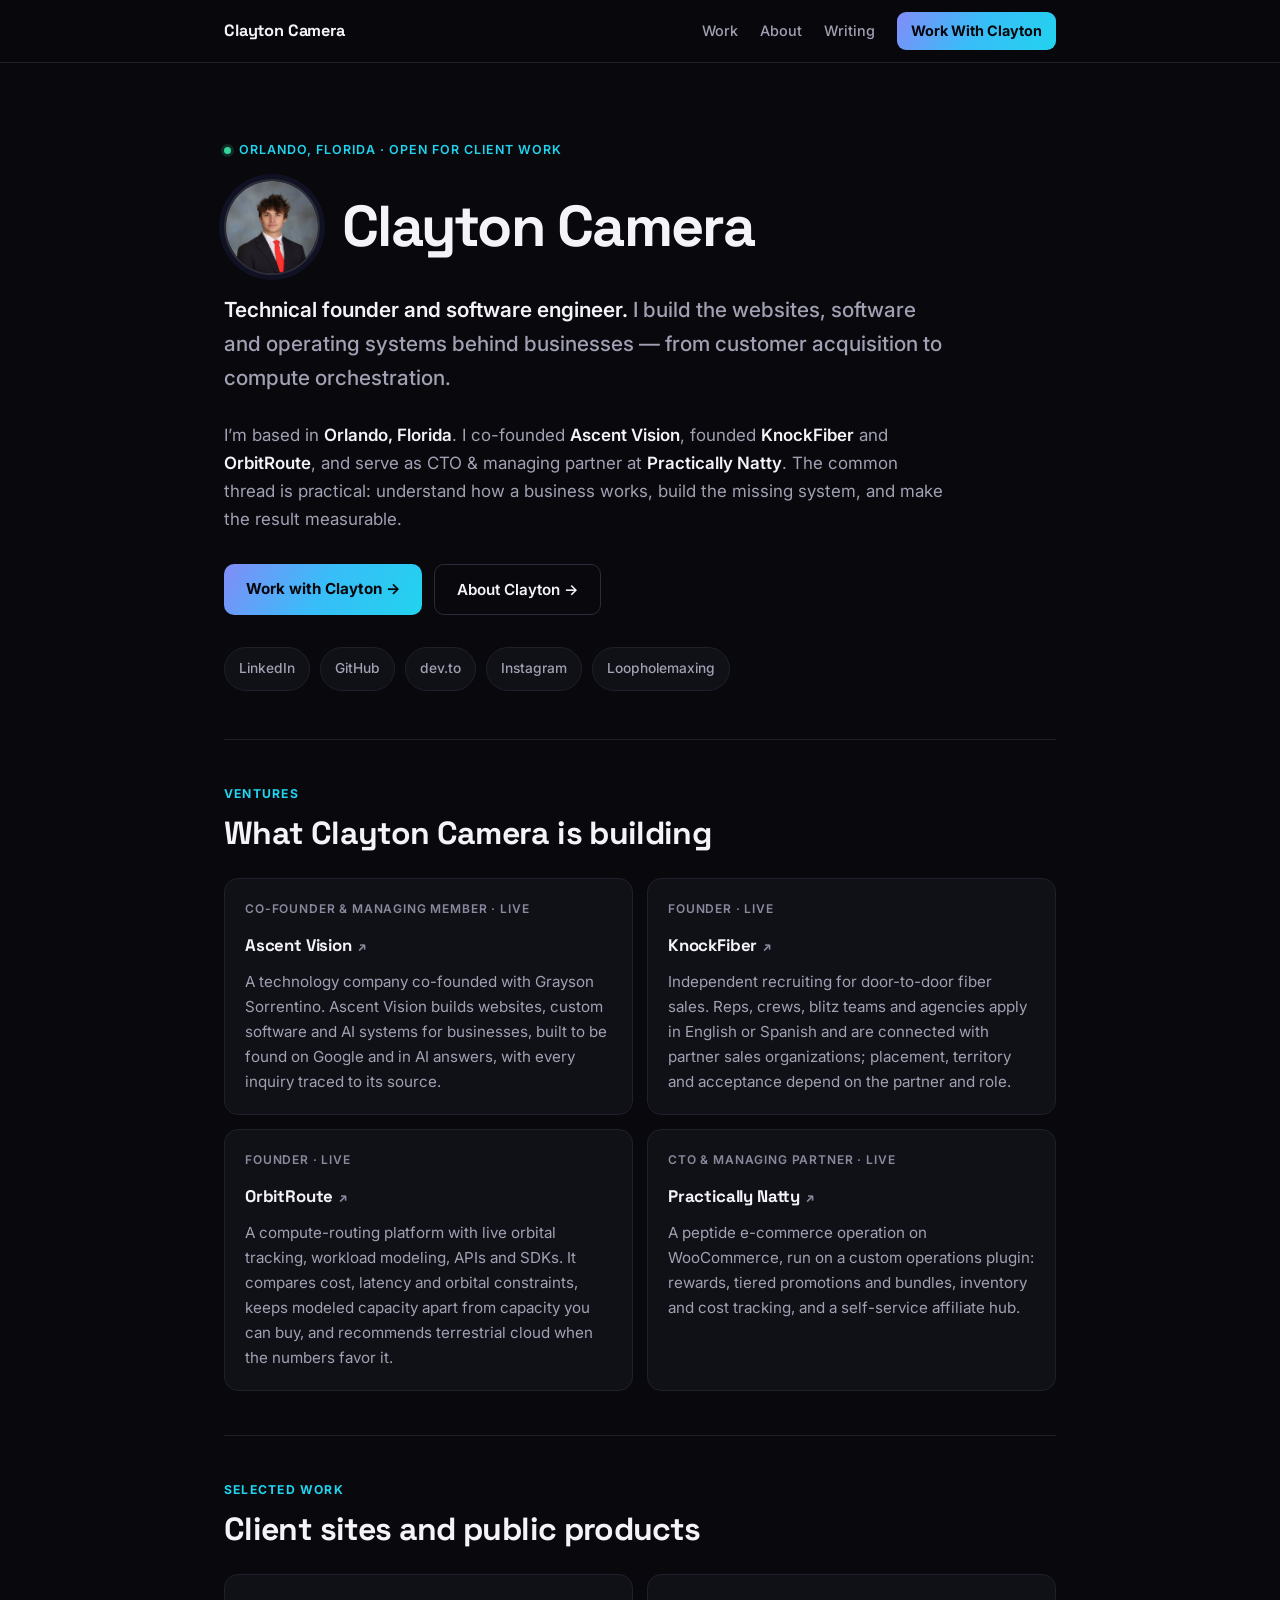
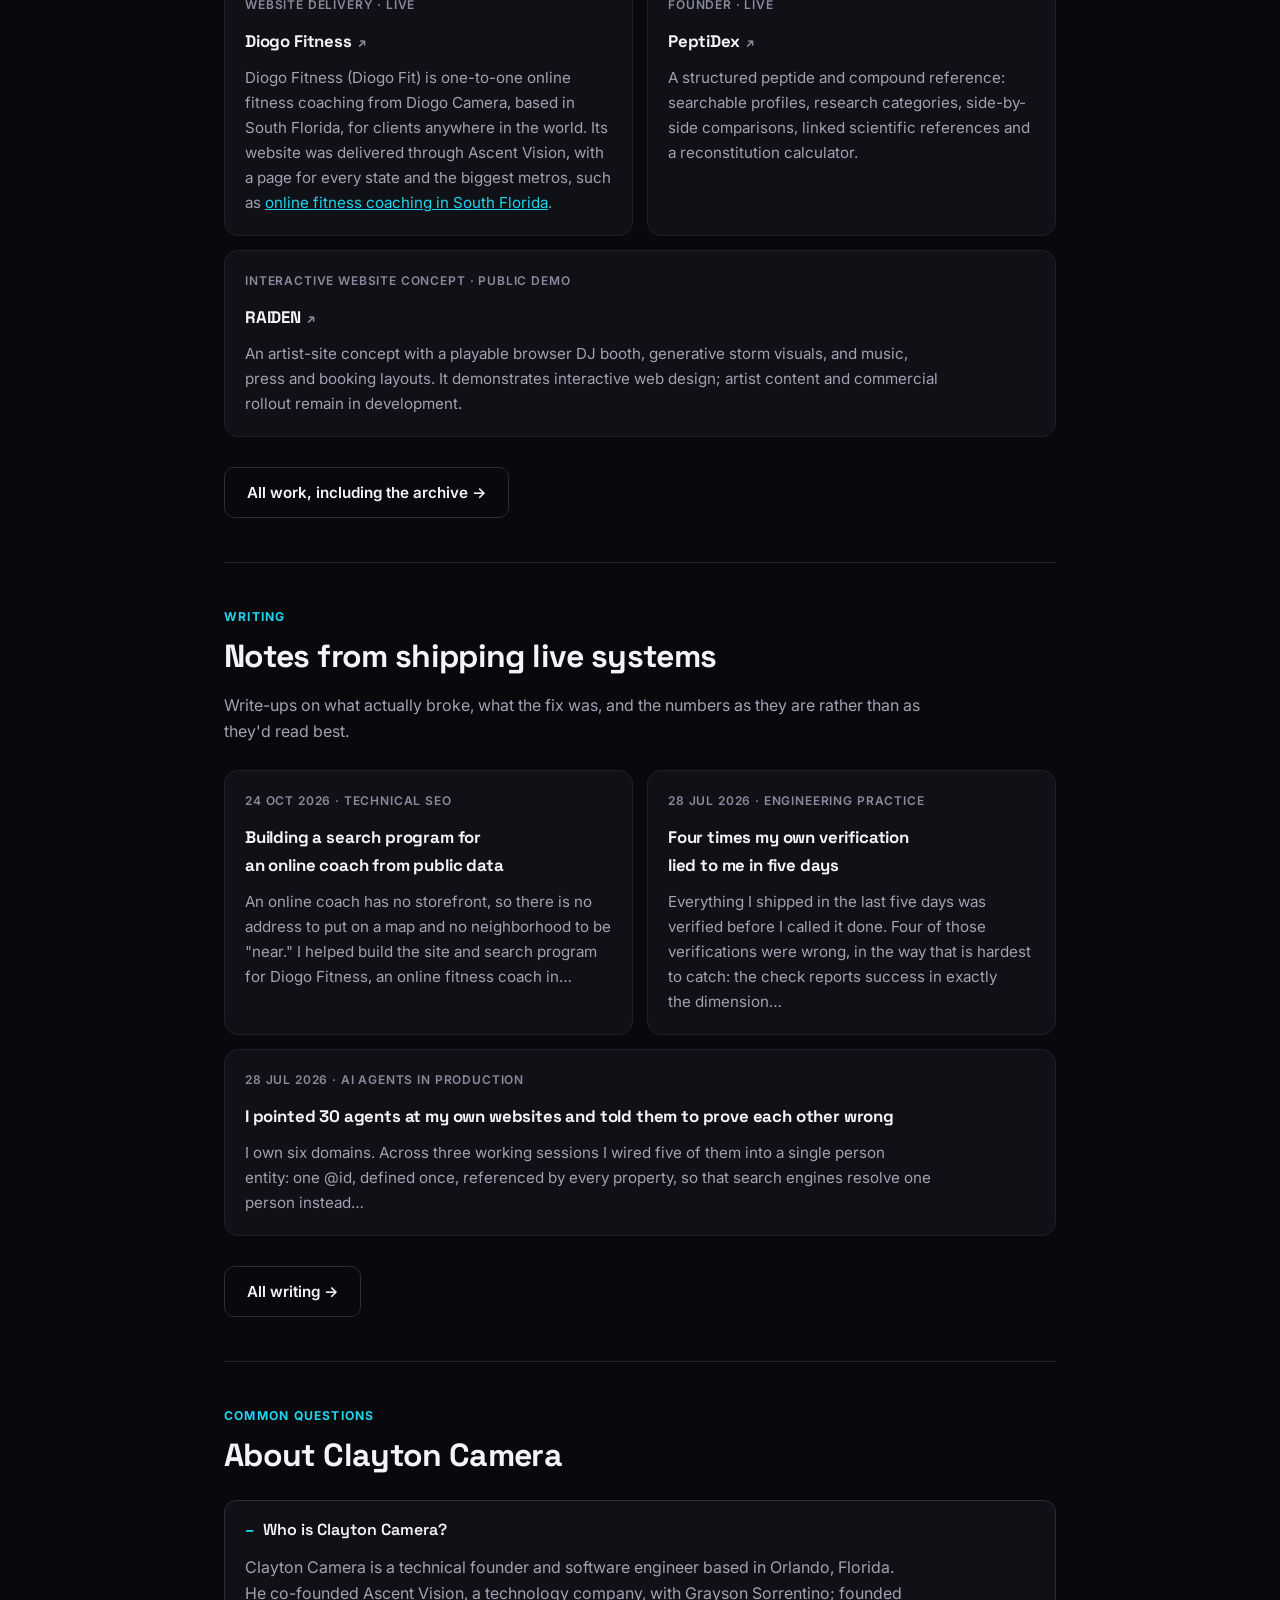
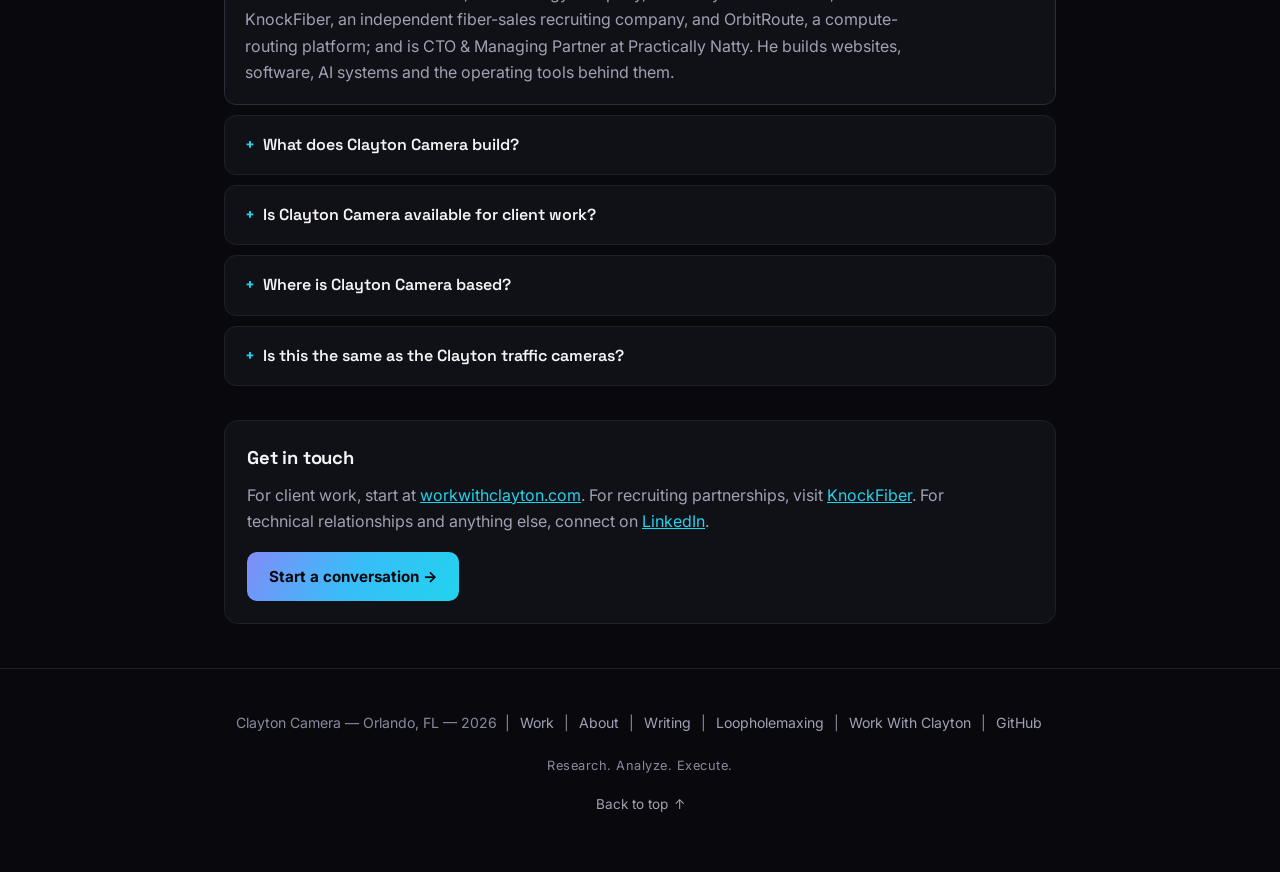
==== commit dbefe6be: "Pages: five-section homepage, new /about/ and /work/, Ascent Vision + BTC Brain status fixes - Homep" ====
--- a/index.html
+++ b/index.html
@@ -198,7 +198,7 @@
         "name": "Who is Clayton Camera?",
         "acceptedAnswer": {
           "@type": "Answer",
-          "text": "Clayton Camera is a technical founder and software engineer based in Orlando, Florida. He builds AI systems, autonomous agents, trading research infrastructure, and full-stack commerce software, and runs several ventures in parallel including Ascent Vision, KnockFiber, OrbitRoute, Practically Natty, and PeptiDex. He works across software, recruiting, commerce and marketing, including Ascent Vision, which he co-founded with Grayson Sorrentino."
+          "text": "Clayton Camera is a technical founder and software engineer based in Orlando, Florida. He co-founded Ascent Vision, a technology company, with Grayson Sorrentino; founded KnockFiber, an independent fiber-sales recruiting company, and OrbitRoute, a compute-routing platform; and is CTO & Managing Partner at Practically Natty. He builds websites, software, AI systems and the operating tools behind them."
         }
       },
       {
@@ -206,7 +206,7 @@
         "name": "What does Clayton Camera build?",
         "acceptedAnswer": {
           "@type": "Answer",
-          "text": "Live software systems, not prototypes: an orbital-compute routing platform (OrbitRoute), a peptide e-commerce operation with a custom operations plugin and affiliate engine (Practically Natty), a multi-market fiber recruiting platform in English and Spanish (KnockFiber), a peptide research reference (PeptiDex), a public Bitcoin forecast ledger that scores its own accuracy (BTC Intelligence Brain), and websites and lead systems for service businesses (Ascent Vision)."
+          "text": "Working software, shipped live: an orbital-compute routing platform (OrbitRoute), a peptide e-commerce operation with a custom operations plugin and affiliate engine (Practically Natty), a bilingual fiber-sales recruiting platform (KnockFiber), a structured peptide research reference (PeptiDex), and websites, software and AI systems for businesses through Ascent Vision. Earlier research projects, including a self-scoring Bitcoin forecast ledger, are kept as an archive on the work page."
         }
       },
       {
@@ -214,7 +214,7 @@
         "name": "Is Clayton Camera available for client work?",
         "acceptedAnswer": {
           "@type": "Answer",
-          "text": "Yes. Engagements run through workwithclayton.com and start with a fixed-fee audit that identifies revenue leaks and manual work worth automating, followed by an optional build sprint or ongoing operator retainer."
+          "text": "Yes. Client engagements run through workwithclayton.com: a 48-hour fixed-fee audit of one workflow, then an optional focused build sprint, with the audit fee credited toward the sprint."
         }
       },
       {
@@ -222,7 +222,15 @@
         "name": "Where is Clayton Camera based?",
         "acceptedAnswer": {
           "@type": "Answer",
-          "text": "Orlando, Florida, United States. He works remotely with clients and operates in the America/New_York timezone."
+          "text": "Orlando, Florida, United States. He works remotely with clients and operates on Eastern time."
+        }
+      },
+      {
+        "@type": "Question",
+        "name": "Is this the same as the Clayton traffic cameras?",
+        "acceptedAnswer": {
+          "@type": "Answer",
+          "text": "No. Searching the exact phrase “Clayton Camera” also returns live traffic and weather cameras for the towns of Clayton in New York, North Carolina and California, plus unrelated photography businesses. This site is about Clayton Camera the person — a software founder, not a webcam."
         }
       }
     ]
@@ -348,11 +356,6 @@
     }
     .profiles a:hover { border-color: var(--brand-1); color: var(--text-primary); }
 
-    /* "On this page" — plain text links (not chips), wrapping onto a second row on phones */
-    .jump { display: flex; flex-wrap: wrap; align-items: center; gap: 0 18px; padding: 0 0 14px; }
-    .jump-label { font-size: 0.8125rem; font-weight: 700; letter-spacing: 0.1em; text-transform: uppercase; color: var(--text-muted); }
-    .jump a { display: inline-flex; align-items: center; min-height: 44px; color: var(--text-secondary); text-decoration: none; font-size: 0.9rem; font-weight: 500; transition: color 150ms ease; }
-    .jump a:hover { color: var(--text-primary); text-decoration: underline; text-decoration-color: var(--brand-3); text-decoration-thickness: 2px; text-underline-offset: 6px; }
 
     section.block { padding: 44px 0; border-top: 1px solid var(--border); }
     .section-label { font-size: 0.76rem; font-weight: 700; letter-spacing: 0.1em; text-transform: uppercase; color: var(--brand-3); margin-bottom: 10px; }
@@ -389,6 +392,10 @@
     .faq summary::before { content: '+ '; display: inline-block; width: 1.1em; text-indent: 0; color: var(--brand-3); font-weight: 700; }
     .faq details[open] summary::before { content: '– '; }
     .faq details p { margin: 0; padding: 0 20px 18px; font-size: 1rem; }
+
+    .contact { margin-top: 34px; padding: 22px; background: var(--bg-card); border: 1px solid var(--border); border-radius: 14px; }
+    .contact h3 { font-size: 1.15rem; margin-bottom: 8px; }
+    .contact .cta-row { margin-top: 18px; }
 
     .tags { display: flex; flex-wrap: wrap; gap: 8px; margin-top: 20px; }
     .tag { background: var(--bg-card-2); border: 1px solid var(--border); color: var(--text-secondary); padding: 6px 12px; border-radius: 8px; font-size: 0.83rem; font-weight: 500; }
@@ -463,17 +470,6 @@
       .nav-toggle-bars, .nav-toggle-bars::before, .nav-toggle-bars::after { transition: none; }
     }
 
-    /* Current work: a short path from the portfolio to the right conversation. */
-    .current-work { margin: 28px 0 40px; }
-    .current-work-heading { font-size: 13px; letter-spacing: .08em; text-transform: uppercase; color: var(--text-secondary, #666); margin-bottom: 14px; }
-    .current-work-grid { display: grid; grid-template-columns: repeat(3,minmax(0,1fr)); gap: 14px; }
-    .current-work-link { display: flex; flex-direction: column; gap: 8px; padding: 22px; border: 1px solid var(--border-light, #ddd); border-radius: 14px; background: var(--bg-card, #fff); text-decoration: none; color: inherit; }
-    .current-work-link strong { font-size: 18px; line-height: 1.35; }
-    .current-work-link span { color: var(--text-secondary, #666); font-size: 14px; line-height: 1.6; }
-    .current-work-link em { font-size: 13px; font-style: normal; color: var(--green, #127c4c); margin-top: auto; padding-top: 6px; }
-    .current-work-link:hover { border-color: var(--green, #127c4c); }
-    .current-work-link:focus-visible { outline: 3px solid var(--green, #127c4c); outline-offset: 4px; }
-    @media(max-width:700px) { .current-work-grid { grid-template-columns: 1fr; } .current-work-link { padding: 20px; } }
   </style>
 </head>
 <body>
@@ -484,9 +480,9 @@
     <div class="wrap">
       <a class="logo" href="/">Clayton Camera</a>
       <nav id="primary-nav" aria-label="Primary"><ul class="nav-links">
-        <li><a href="/writing/">Writing</a></li>
-        <li class="hide-sm"><a href="https://loopholemaxing.com/#creations">Creations</a></li>
-        <li class="hide-sm"><a href="https://loopholemaxing.com/#shiplog">Ship Log</a></li>
+        <li><a href="/work/">Work</a></li>
+        <li class="hide-sm"><a href="/about/">About</a></li>
+        <li class="hide-sm"><a href="/writing/">Writing</a></li>
         <li><a class="nav-cta" href="https://workwithclayton.com/">Work With Clayton</a></li>
       </ul></nav>
       <button class="nav-toggle" type="button" aria-expanded="false" aria-controls="primary-nav" aria-label="Menu"><span class="nav-toggle-bars" aria-hidden="true"></span></button>
@@ -505,13 +501,11 @@
       </div>
       <p class="role"><strong>Technical founder and software engineer.</strong> I build the websites, software and operating systems behind businesses — from customer acquisition to compute orchestration.</p>
 
-      <p class="lede">I’m based in <strong>Orlando, Florida</strong>, and work across several ventures: co-founder &amp; managing member of <strong>Ascent Vision</strong>, founder of <strong>KnockFiber</strong> and <strong>OrbitRoute</strong>, and CTO &amp; managing partner at <strong>Practically Natty</strong>. My work spans search visibility, recruiting, AI, commerce and software infrastructure.</p>
-
-      <p class="lede">The common thread is practical: understand how a business works, build the missing system, and make the result measurable. I handle architecture, implementation, integrations and the details that keep a product useful after launch.</p>
+      <p class="lede">I’m based in <strong>Orlando, Florida</strong>. I co-founded <strong>Ascent Vision</strong>, founded <strong>KnockFiber</strong> and <strong>OrbitRoute</strong>, and serve as CTO &amp; managing partner at <strong>Practically Natty</strong>. The common thread is practical: understand how a business works, build the missing system, and make the result measurable.</p>
 
       <div class="cta-row">
         <a class="btn-hire" href="https://workwithclayton.com/">Work with Clayton <span aria-hidden="true">→</span></a>
-        <a class="btn-ghost" href="#what-i-build">See the work <span aria-hidden="true">↓</span></a>
+        <a class="btn-ghost" href="/about/">About Clayton <span aria-hidden="true">→</span></a>
       </div>
 
       <div class="profiles">
@@ -520,130 +514,67 @@
         <a href="https://dev.to/claytoncamera" rel="me noopener" target="_blank">dev.to</a>
         <a href="https://www.instagram.com/clayton_camera/" rel="me noopener" target="_blank">Instagram</a>
         <a href="https://loopholemaxing.com/" rel="me noopener" target="_blank">Loopholemaxing</a>
-        <a href="https://workwithclayton.com/" rel="me noopener" target="_blank">Work With Clayton</a>
       </div>
     </section>
 
-
-    <section class="current-work" aria-labelledby="current-work-title">
-      <h2 class="current-work-heading" id="current-work-title">Current focus · October 2026</h2>
-      <div class="current-work-grid">
-        <a class="current-work-link" href="https://ascentvision.org/" target="_blank" rel="noopener"><strong>Websites &amp; lead systems</strong><span>Ascent Vision helps service businesses improve search visibility and turn inquiries into a clear next step.</span><em>Explore Ascent Vision →</em></a>
-        <a class="current-work-link" href="https://www.knockfiber.com/" target="_blank" rel="noopener"><strong>Fiber-sales recruiting</strong><span>KnockFiber connects reps, crews, blitz teams and agencies with partner sales organizations.</span><em>Connect with KnockFiber →</em></a>
-        <a class="current-work-link" href="https://www.orbitroute.ai/" target="_blank" rel="noopener"><strong>Compute orchestration</strong><span>OrbitRoute models workload routing across terrestrial cloud and potential orbital capacity.</span><em>Explore OrbitRoute →</em></a>
-      </div>
-    </section>
-
-    <nav class="jump" aria-label="On this page">
-      <span class="jump-label">On this page</span>
-      <a href="#what-i-build">The work</a>
-      <a href="#website-work">Website work</a>
-      <a href="#how-i-work">Method</a>
-      <a href="#writing">Writing</a>
-      <a href="#faq">Common questions</a>
-      <a href="#contact">Contact</a>
-    </nav>
-
-    <section class="block" id="what-i-build">
-      <p class="section-label">The work</p>
-      <h2>What Clayton Camera builds</h2>
-      <p>A selection of ventures, public products and research projects. Open a project to see its current capabilities and status; research results belong to the linked scorecards.</p>
+    <section class="block" id="ventures">
+      <p class="section-label">Ventures</p>
+      <h2>What Clayton Camera is building</h2>
 
       <div class="ventures">
         <div class="venture">
           <div class="meta">Co-founder &amp; Managing Member · Live</div>
           <h3><a href="https://ascentvision.org/" target="_blank" rel="noopener">Ascent Vision</a></h3>
-          <p>A marketing company co-founded with Grayson Sorrentino. We work on search visibility, websites and lead systems for service businesses, connecting useful content and clear inquiry paths with follow-up and reporting.</p>
-        </div>
-
+          <p>A technology company co-founded with Grayson Sorrentino. Ascent Vision builds websites, custom software and AI systems for businesses, built to be found on Google and in AI answers, with every inquiry traced to its source.</p>
+        </div>
+        <div class="venture">
+          <div class="meta">Founder · Live</div>
+          <h3><a href="https://www.knockfiber.com/" target="_blank" rel="noopener">KnockFiber</a></h3>
+          <p>Independent recruiting for door-to-door fiber sales. Reps, crews, blitz teams and agencies apply in English or Spanish and are connected with partner sales organizations; placement, territory and acceptance depend on the partner and role.</p>
+        </div>
         <div class="venture">
           <div class="meta">Founder · Live</div>
           <h3><a href="https://www.orbitroute.ai" target="_blank" rel="noopener">OrbitRoute</a></h3>
-          <p>A compute-routing platform with live orbital tracking, workload modeling, APIs and SDKs. It compares cost, latency and orbital constraints while keeping modeled capacity distinct from capacity available to buy. Orbital execution remains simulated; the public comparator recommends terrestrial cloud when the modeled economics favor it.</p>
+          <p>A compute-routing platform with live orbital tracking, workload modeling, APIs and SDKs. It compares cost, latency and orbital constraints, keeps modeled capacity apart from capacity you can buy, and recommends terrestrial cloud when the numbers favor it.</p>
         </div>
         <div class="venture">
           <div class="meta">CTO &amp; Managing Partner · Live</div>
           <h3><a href="https://practicallynatty.com" target="_blank" rel="noopener">Practically Natty</a></h3>
-          <p>Peptide e-commerce operation on WooCommerce with a custom operations plugin: rewards engine, promotion engine with tiered sales and bundles, inventory and COGS tracking, and a self-service affiliate hub.</p>
-        </div>
-        <div class="venture">
-          <div class="meta">Founder · Live</div>
-          <h3><a href="https://www.knockfiber.com/" target="_blank" rel="noopener">KnockFiber</a></h3>
-          <p>Independent fiber-sales recruiting for individual reps, crews, blitz teams and agencies. English and Spanish application paths connect candidates with partner sales organizations. KnockFiber is an independent recruiting business; placement, territory and acceptance depend on the partner and role. The site also carries plain-language guides, such as <a href="https://www.knockfiber.com/fiber-sales-guide" target="_blank" rel="noopener">how fiber sales work</a> and <a href="https://www.knockfiber.com/door-to-door-sales-jobs" target="_blank" rel="noopener">what door-to-door sales jobs involve</a>.</p>
+          <p>A peptide e-commerce operation on WooCommerce, run on a custom operations plugin: rewards, tiered promotions and bundles, inventory and cost tracking, and a self-service affiliate hub.</p>
+        </div>
+      </div>
+    </section>
+
+    <section class="block" id="selected-work">
+      <p class="section-label">Selected work</p>
+      <h2>Client sites and public products</h2>
+
+      <div class="ventures">
+        <div class="venture">
+          <div class="meta">Website delivery · Live</div>
+          <h3><a href="https://diogofit.com/" target="_blank" rel="noopener">Diogo Fitness</a></h3>
+          <p>Diogo Fitness (Diogo Fit) is one-to-one online fitness coaching from Diogo Camera, based in South Florida, for clients anywhere in the world. Its website was delivered through Ascent Vision, with a page for every state and the biggest metros, such as <a href="https://diogofit.com/online-coaching/florida/miami-metro/" target="_blank" rel="noopener">online fitness coaching in South Florida</a>.</p>
         </div>
         <div class="venture">
           <div class="meta">Founder · Live</div>
           <h3><a href="https://www.thepeptidex.net" target="_blank" rel="noopener">PeptiDex</a></h3>
-          <p>A structured peptide and compound reference with searchable profiles, research categories, side-by-side comparisons, linked scientific references and a reconstitution calculator. The live library provides the current records and linked references.</p>
-        </div>
-        <div class="venture">
-          <div class="meta">Research · Live</div>
-          <h3><a href="https://loopholemaxing.com/btc-brain/" target="_blank" rel="noopener">BTC Intelligence Brain</a></h3>
-          <p>A public Bitcoin forecast ledger that scores itself against a naive baseline. The linked scorecard publishes the current sample size, accuracy and baseline comparison with its source timestamp, including results that fail to show an edge.</p>
-        </div>
-        <div class="venture">
-          <div class="meta">Research · Archived Oct 2026</div>
-          <h3><a href="https://loopholemaxing.com/uae/" target="_blank" rel="noopener">Universal Analyst Engine</a></h3>
-          <p>Multi-domain narrative intelligence research that turned unstructured source material into comparable analysis. Its backend was shelved on October 7, 2026; the page is kept as an archive.</p>
-        </div>
-        <div class="venture">
-          <div class="meta">Prototype · Archived Oct 2026</div>
-          <h3><a href="https://loopholemaxing.com/vault/" target="_blank" rel="noopener">PersonalVault</a></h3>
-          <p>A personal document vault prototype that explored AES-256-GCM encryption in the browser, encrypted storage and document organization. Its backend was shelved on October 7, 2026.</p>
-        </div>
-        <div class="venture">
-          <div class="meta">Prototype · Source by request</div>
-          <h3><a href="https://loopholemaxing.com/ultron/" target="_blank" rel="noopener">ULTRON</a></h3>
-          <p>A local agent prototype that proposes actions for human approval, with an approval queue, a hash-chained audit log and a kill switch.</p>
-        </div>
-      </div>
-
-      <div class="cta-row">
-        <a class="btn-ghost" href="https://loopholemaxing.com/" target="_blank" rel="noopener">See all creations on Loopholemaxing <span aria-hidden="true">→</span></a>
-      </div>
-    </section>
-
-    <section class="block" id="website-work">
-      <p class="section-label">Website delivery &amp; creative development</p>
-      <h2>Beyond the venture portfolio</h2>
-      <p>The work also includes websites for other businesses and interactive design concepts.</p>
-      <div class="ventures">
-        <div class="venture">
-          <div class="meta">Website delivery · Live</div>
-          <h3><a href="https://diogofit.com/" target="_blank" rel="noopener">Diogo Fitness</a></h3>
-          <p>Diogo Fitness (Diogo Fit) is one-to-one online fitness coaching from Diogo Camera, based in South Florida, for clients anywhere in the world. Its website was delivered through Ascent Vision: a page for every state and the biggest metros, training guides with their sources, and an application by Instagram, email or form. A practical example of connecting a business website to its next customer conversation. Its page on <a href="https://diogofit.com/online-coaching/florida/miami-metro/" target="_blank" rel="noopener">online fitness coaching in South Florida</a> shows how the metro data is used.</p>
+          <p>A structured peptide and compound reference: searchable profiles, research categories, side-by-side comparisons, linked scientific references and a reconstitution calculator.</p>
         </div>
         <div class="venture">
           <div class="meta">Interactive website concept · Public demo</div>
           <h3><a href="https://raiden.biz/" target="_blank" rel="noopener">RAIDEN</a></h3>
-          <p>An artist-site concept combining a playable browser DJ booth, generative storm visuals and music, press and booking layouts. It demonstrates interactive web design; artist content and commercial rollout remain in development.</p>
-        </div>
+          <p>An artist-site concept with a playable browser DJ booth, generative storm visuals, and music, press and booking layouts. It demonstrates interactive web design; artist content and commercial rollout remain in development.</p>
+        </div>
+      </div>
+
+      <div class="cta-row">
+        <a class="btn-ghost" href="/work/">All work, including the archive <span aria-hidden="true">→</span></a>
       </div>
     </section>
 
-    <section class="block" id="how-i-work">
-      <p class="section-label">Method</p>
-      <h2>How he works</h2>
-      <p><strong>Ship live, then prove it.</strong> Public products have links you can inspect. When an audit found a pricing constant on OrbitRoute with the wrong sign, the fix wasn't softer wording — it was correcting the number and publishing a comparison that recommends the competitor.</p>
-      <p><strong>Make the result measurable.</strong> Define what success means before building. Keep source timestamps, clear ownership and useful reporting close to the workflow so the team can judge what improved.</p>
-      <p><strong>Honest instruments.</strong> A forecast tool that can't beat a coin flip should tell you it can't beat a coin flip. Earnings claims stay out of recruiting feeds. That discipline is enforced by guard tests in CI, not by good intentions.</p>
-
-      <div class="tags">
-        <span class="tag">Python</span>
-        <span class="tag">TypeScript / JavaScript</span>
-        <span class="tag">PHP</span>
-        <span class="tag">SQL / PostgreSQL</span>
-        <span class="tag">React</span>
-        <span class="tag">Node / Express</span>
-        <span class="tag">WordPress / WooCommerce</span>
-        <span class="tag">Railway</span>
-        <span class="tag">Vercel</span>
-        <span class="tag">AI agents &amp; LLM tooling</span>
-      </div>
-    </section>
-
-    <!-- Internal linking to /writing/. Posts reached only from the sitemap
-         are orphans; this section is the crawl path. Add new posts here. -->
+    <!-- Internal linking to /writing/: the three newest posts. Posts reached
+         only from the sitemap are orphans; /writing/ lists all of them.
+         tools/new-post.py adds a card here and keeps the newest three. -->
     <section class="block" id="writing">
       <p class="section-label">Writing</p>
       <h2>Notes from shipping live systems</h2>
@@ -665,16 +596,6 @@
           <h3><a href="/writing/30-agents-audit-my-own-network/">I pointed 30 agents at my own websites and told them to prove each other wrong</a></h3>
           <p>I own six domains. Across three working sessions I wired five of them into a single person entity: one @id, defined once, referenced by every property, so that search engines resolve one person instead…</p>
         </div>
-        <div class="venture">
-          <div class="meta">27 Jul 2026 · AI agents in production</div>
-          <h3><a href="/writing/dry-run-caught-25-fake-reply-threads/">The dry run that caught 25 fabricated reply threads</a></h3>
-          <p>An agent-drafted outreach queue was about to open 25 cold emails with a <code>Re:</code> — to companies that had never been contacted. What a dry run has to print to catch a well-formed lie.</p>
-        </div>
-        <div class="venture">
-          <div class="meta">27 Jul 2026 · Technical SEO</div>
-          <h3><a href="/writing/entity-seo-when-your-name-is-a-thing/">When your name is also a thing: entity SEO for an ambiguous name</a></h3>
-          <p>The Claytons that outrank me are towns, and page one of my own name query is their webcams. That's an entity-disambiguation problem, not a keyword problem — and it has a different fix.</p>
-        </div>
       </div>
 
       <div class="cta-row">
@@ -689,15 +610,15 @@
       <div class="faq">
         <details open>
           <summary>Who is Clayton Camera?</summary>
-          <p>Clayton Camera is a technical founder and software engineer based in Orlando, Florida. He builds AI systems, autonomous agents, trading research infrastructure, and full-stack commerce software, and runs several ventures in parallel — OrbitRoute, Practically Natty, KnockFiber, PeptiDex, and the BTC Intelligence Brain among them. He works across software, recruiting, commerce and marketing, including Ascent Vision, which he co-founded with Grayson Sorrentino.</p>
+          <p>Clayton Camera is a technical founder and software engineer based in Orlando, Florida. He co-founded Ascent Vision, a technology company, with Grayson Sorrentino; founded KnockFiber, an independent fiber-sales recruiting company, and OrbitRoute, a compute-routing platform; and is CTO &amp; Managing Partner at Practically Natty. He builds websites, software, AI systems and the operating tools behind them.</p>
         </details>
         <details>
           <summary>What does Clayton Camera build?</summary>
-          <p>Live software systems rather than prototypes: an orbital-compute routing platform, a peptide e-commerce operation with a custom operations plugin and affiliate engine, a bilingual multi-market fiber recruiting platform, a structured peptide research reference, a self-scoring public Bitcoin forecast ledger, and websites and lead systems for service businesses through Ascent Vision.</p>
+          <p>Working software, shipped live: an orbital-compute routing platform (OrbitRoute), a peptide e-commerce operation with a custom operations plugin and affiliate engine (Practically Natty), a bilingual fiber-sales recruiting platform (KnockFiber), a structured peptide research reference (PeptiDex), and websites, software and AI systems for businesses through Ascent Vision. Earlier research projects, including a self-scoring Bitcoin forecast ledger, are kept as an archive on the work page.</p>
         </details>
         <details>
           <summary>Is Clayton Camera available for client work?</summary>
-          <p>Yes. Engagements run through <a href="https://workwithclayton.com/" target="_blank" rel="noopener">workwithclayton.com</a> and start with a fixed-fee audit that puts a dollar figure next to every revenue leak and every piece of manual work worth automating, ranked by speed-to-cash. The audit credits toward the build if you move forward.</p>
+          <p>Yes. Client engagements run through <a href="https://workwithclayton.com/" target="_blank" rel="noopener">workwithclayton.com</a>: a 48-hour fixed-fee audit of one workflow, then an optional focused build sprint, with the audit fee credited toward the sprint.</p>
         </details>
         <details>
           <summary>Where is Clayton Camera based?</summary>
@@ -705,25 +626,23 @@
         </details>
         <details>
           <summary>Is this the same as the Clayton traffic cameras?</summary>
-          <p>No. Searching the exact phrase &ldquo;Clayton Camera&rdquo; also returns live traffic and weather cameras for the towns of Clayton in New York, North Carolina, and California, plus unrelated photography businesses. This site is about Clayton Camera the person — a software founder, not a webcam.</p>
+          <p>No. Searching the exact phrase “Clayton Camera” also returns live traffic and weather cameras for the towns of Clayton in New York, North Carolina and California, plus unrelated photography businesses. This site is about Clayton Camera the person — a software founder, not a webcam.</p>
         </details>
       </div>
+
+      <div class="contact" id="contact">
+        <h3>Get in touch</h3>
+        <p>For client work, start at <a href="https://workwithclayton.com/" target="_blank" rel="noopener">workwithclayton.com</a>. For recruiting partnerships, visit <a href="https://www.knockfiber.com/" target="_blank" rel="noopener">KnockFiber</a>. For technical relationships and anything else, connect on <a href="https://www.linkedin.com/in/claytoncamera" target="_blank" rel="noopener">LinkedIn</a>.</p>
+        <div class="cta-row">
+          <a class="btn-hire" href="https://workwithclayton.com/">Start a conversation <span aria-hidden="true">→</span></a>
+        </div>
+      </div>
     </section>
 
-    <section class="block" id="contact">
-      <p class="section-label">Contact</p>
-      <h2>Get in touch</h2>
-      <p>For client work, start at <a href="https://workwithclayton.com/" target="_blank" rel="noopener">workwithclayton.com</a>. For recruiting partnerships, visit <a href="https://www.knockfiber.com/">KnockFiber</a>. For technical relationships and other inquiries, connect on <a href="https://www.linkedin.com/in/claytoncamera">LinkedIn</a>.</p>
-      <div class="cta-row">
-        <a class="btn-hire" href="https://workwithclayton.com/">Start a conversation <span aria-hidden="true">→</span></a>
-        <a class="btn-ghost" href="https://loopholemaxing.com/#shiplog" target="_blank" rel="noopener">Read the ship log <span aria-hidden="true">↗</span></a>
-      </div>
-    </section>
-
   </main>
 
   <footer class="site-footer">
-    <div class="fl"><span class="fl-i">Clayton Camera — Orlando, FL — 2026 &nbsp;|&nbsp;</span> <span class="fl-i"><a href="/writing/">Writing</a> &nbsp;|&nbsp;</span> <span class="fl-i"><a href="https://loopholemaxing.com/" target="_blank" rel="noopener">Loopholemaxing</a> &nbsp;|&nbsp;</span> <span class="fl-i"><a href="https://workwithclayton.com/" target="_blank" rel="noopener">Work With Clayton</a> &nbsp;|&nbsp;</span> <span class="fl-i"><a href="https://github.com/claytoncamera" target="_blank" rel="noopener">GitHub</a></span></div>
+    <div class="fl"><span class="fl-i">Clayton Camera — Orlando, FL — 2026 &nbsp;|&nbsp;</span> <span class="fl-i"><a href="/work/">Work</a> &nbsp;|&nbsp;</span> <span class="fl-i"><a href="/about/">About</a> &nbsp;|&nbsp;</span> <span class="fl-i"><a href="/writing/">Writing</a> &nbsp;|&nbsp;</span> <span class="fl-i"><a href="https://loopholemaxing.com/" target="_blank" rel="noopener">Loopholemaxing</a> &nbsp;|&nbsp;</span> <span class="fl-i"><a href="https://workwithclayton.com/" target="_blank" rel="noopener">Work With Clayton</a> &nbsp;|&nbsp;</span> <span class="fl-i"><a href="https://github.com/claytoncamera" target="_blank" rel="noopener">GitHub</a></span></div>
     <div class="footer-tagline">Research. Analyze. Execute.</div>
     <a class="to-top" href="#main">Back to top <span aria-hidden="true">↑</span></a>
   </footer>
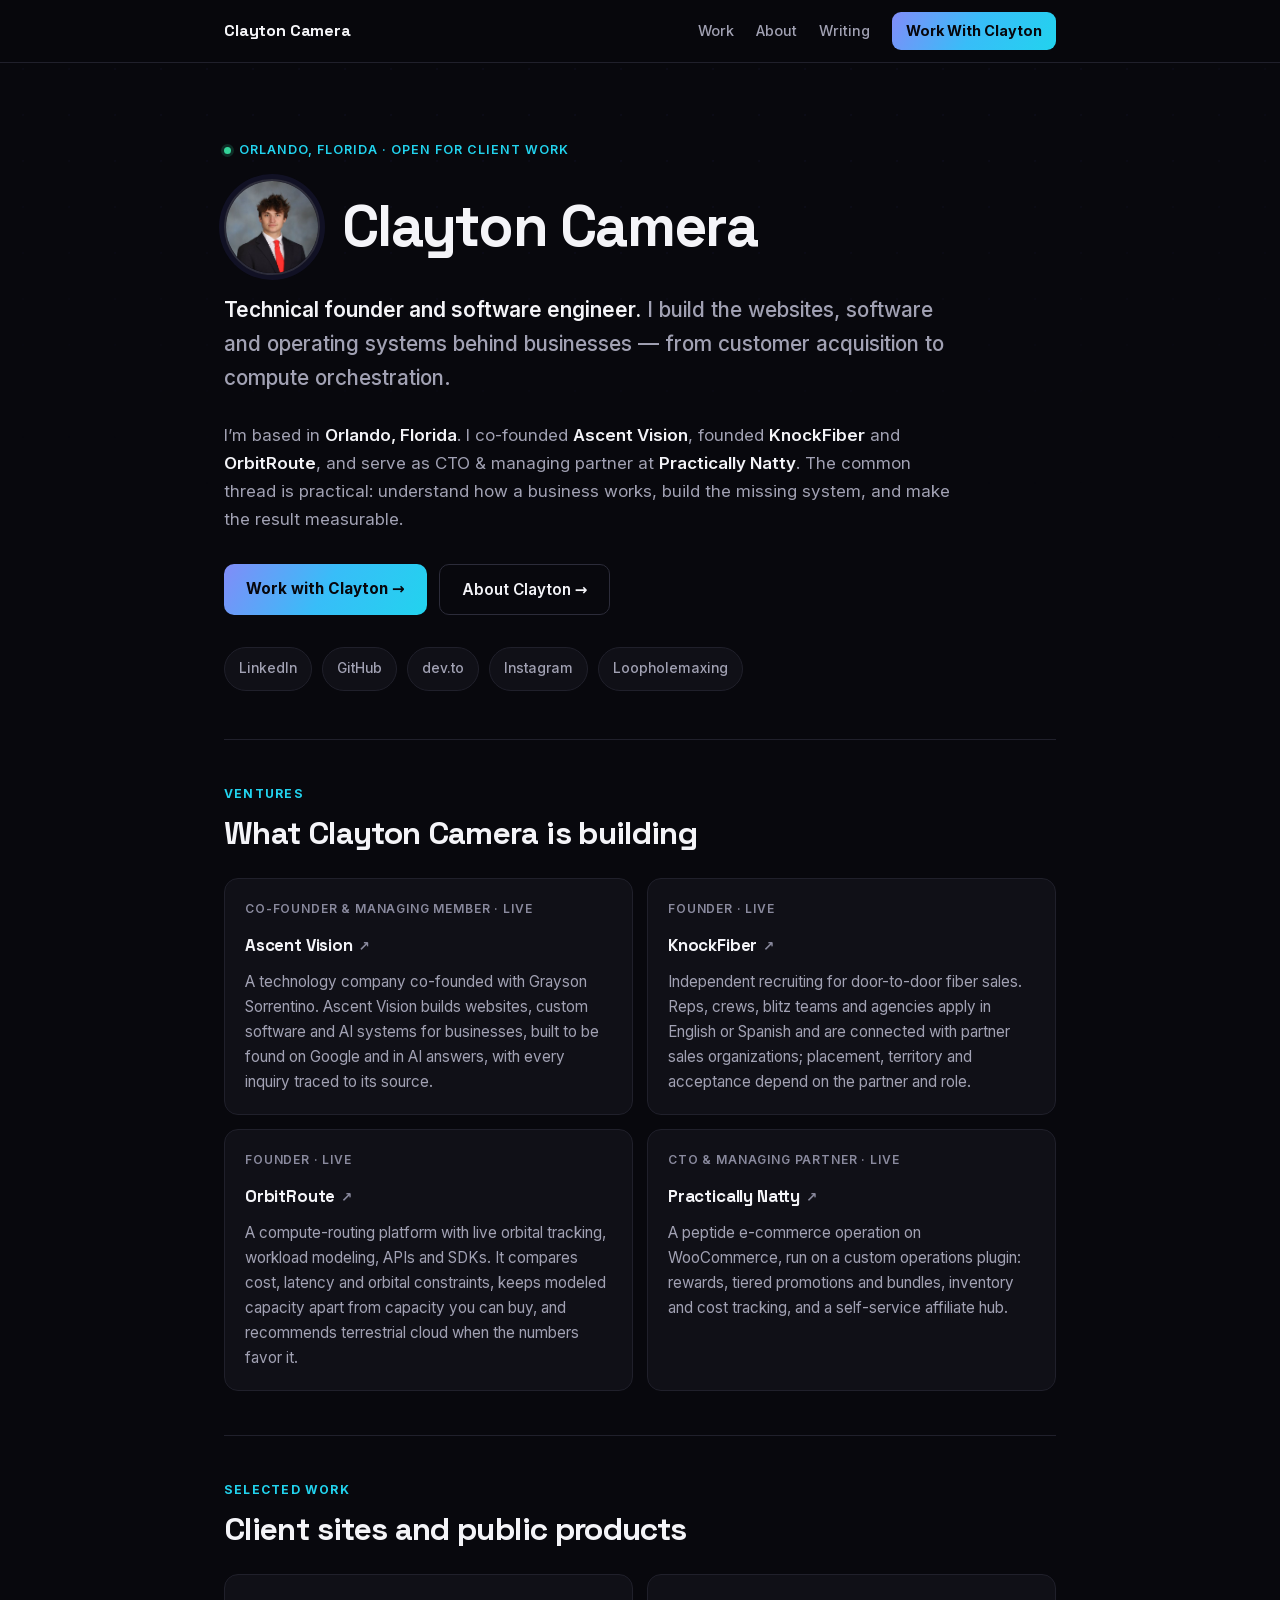
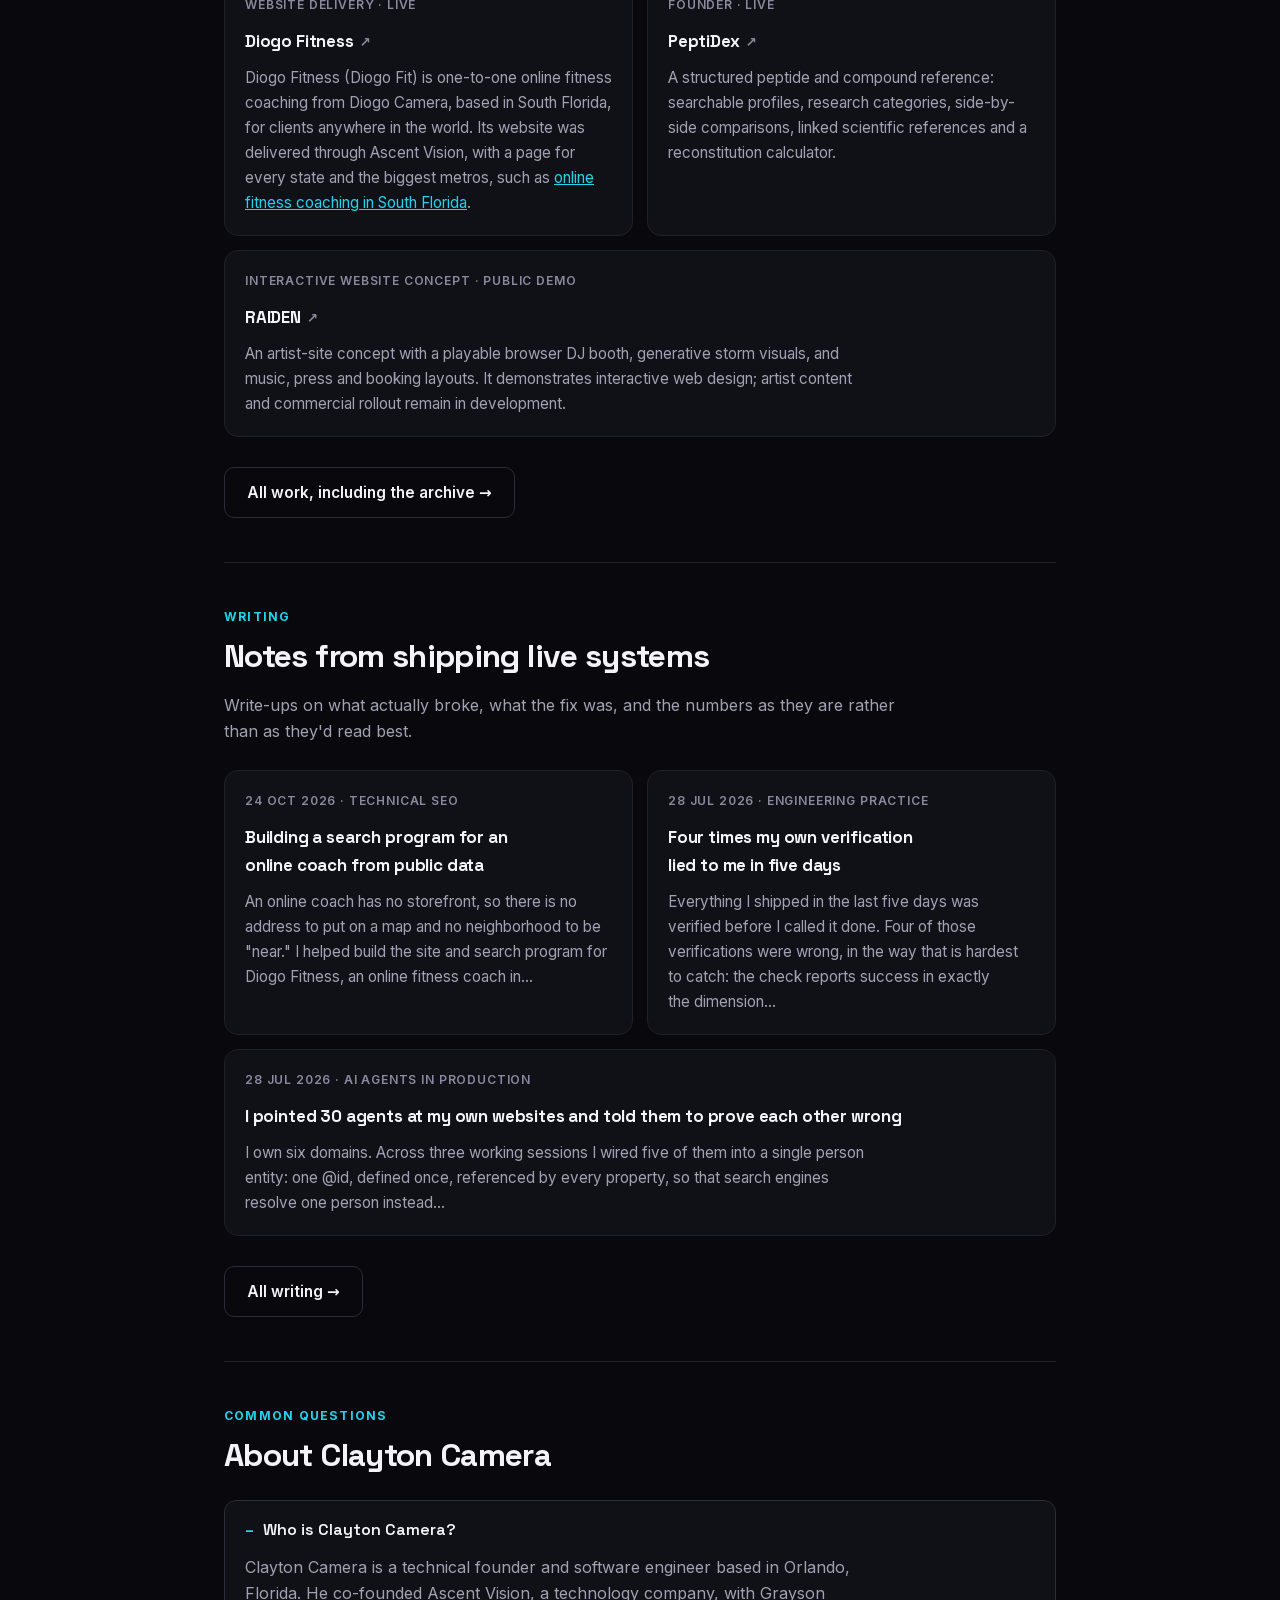
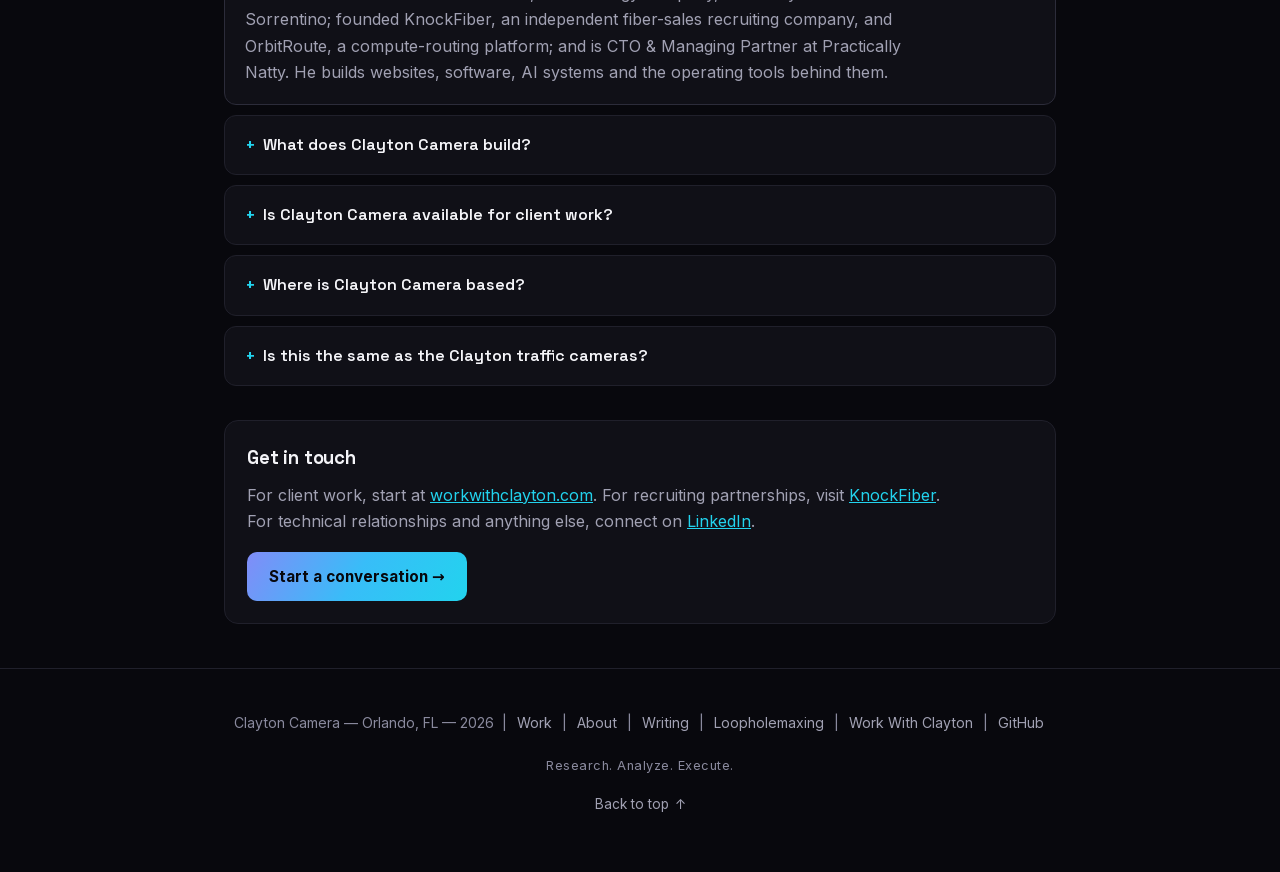
==== commit 4d37c6c4: "Self-host Inter + Space Grotesk (variable, latin + latin-ext); drop the Google Fonts requests - asse" ====
--- a/index.html
+++ b/index.html
@@ -23,7 +23,7 @@
        ================================================================ -->
 
   <title>Clayton Camera — Technical Founder &amp; Systems Builder (Orlando, FL)</title>
-  <meta name="description" content="Clayton Camera is a technical founder in Orlando, Florida, building software and growth systems for Ascent Vision, KnockFiber, OrbitRoute and Practically Natty.">
+  <meta name="description" content="Clayton Camera: technical founder in Orlando, FL, building software and growth systems for Ascent Vision, KnockFiber, OrbitRoute and Practically Natty.">
   <link rel="canonical" href="https://claytoncamera.com/">
 
   <meta property="og:type" content="profile">
@@ -31,13 +31,16 @@
   <meta property="og:description" content="Technical founder in Orlando, FL. Builds AI systems, autonomous agents, and full-stack software — Ascent Vision, KnockFiber, OrbitRoute, Practically Natty, PeptiDex.">
   <meta property="og:url" content="https://claytoncamera.com/">
   <meta property="og:site_name" content="Clayton Camera">
-  <meta property="og:image" content="https://claytoncamera.com/assets/clayton-camera.jpg">
+  <meta property="og:image" content="https://claytoncamera.com/assets/share-1200x630.jpg">
+  <meta property="og:image:width" content="1200">
+  <meta property="og:image:height" content="630">
+  <meta property="og:image:alt" content="Clayton Camera — technical founder and systems builder, Orlando, Florida">
   <meta property="profile:first_name" content="Clayton">
   <meta property="profile:last_name" content="Camera">
-  <meta name="twitter:card" content="summary">
+  <meta name="twitter:card" content="summary_large_image">
   <meta name="twitter:title" content="Clayton Camera — Technical Founder &amp; Systems Builder">
   <meta name="twitter:description" content="Technical founder in Orlando, FL. Builds AI systems, autonomous agents, and full-stack software, shipped as live products.">
-  <meta name="twitter:image" content="https://claytoncamera.com/assets/clayton-camera.jpg">
+  <meta name="twitter:image" content="https://claytoncamera.com/assets/share-1200x630.jpg">
   <meta name="theme-color" content="#08080d">
   <link rel="icon" href="/assets/favicon-64.png" type="image/png">
   <link rel="apple-touch-icon" href="/assets/apple-touch-icon.png">
@@ -111,13 +114,14 @@
         "https://github.com/claytoncamera",
         "https://dev.to/claytoncamera",
         "https://www.instagram.com/clayton_camera/",
-        "https://loopholemaxing.com/",
-        "https://workwithclayton.com/",
-        "https://www.orbitroute.ai",
-        "https://practicallynatty.com",
-        "https://www.thepeptidex.net",
-        "https://www.knockfiber.com/"
+        "https://workwithclayton.com/"
       ],
+      "alumniOf": {
+        "@type": "CollegeOrUniversity",
+        "name": "Florida State University",
+        "url": "https://www.fsu.edu/",
+        "sameAs": "https://en.wikipedia.org/wiki/Florida_State_University"
+      },
       "worksFor": {
         "@id": "https://practicallynatty.com/#organization"
       },
@@ -237,9 +241,9 @@
   }
   </script>
 
-  <link rel="preconnect" href="https://fonts.googleapis.com">
-  <link rel="preconnect" href="https://fonts.gstatic.com" crossorigin>
-  <link href="https://fonts.googleapis.com/css2?family=Inter:wght@400;500;600;700&family=Space+Grotesk:wght@500;600;700&display=swap" rel="stylesheet">
+  <link rel="preload" href="/assets/fonts/space-grotesk-latin.woff2" as="font" type="font/woff2" crossorigin>
+  <link rel="preload" href="/assets/fonts/inter-latin.woff2" as="font" type="font/woff2" crossorigin>
+  <link rel="stylesheet" href="/assets/fonts.css">
 
   <style>
     *, *::before, *::after { box-sizing: border-box; margin: 0; padding: 0; }
--- a/assets/fonts.css
+++ b/assets/fonts.css
@@ -0,0 +1,47 @@
+/* assets/fonts.css — Inter + Space Grotesk, self-hosted (2026-10-31).
+   The four woff2 files are the variable-font Latin and Latin-Extended subsets Google Fonts
+   served for css2?family=Inter:wght@400;500;600;700&family=Space+Grotesk:wght@500;600;700
+   (Inter v20, Space Grotesk v22), with Google's own unicode-range per subset, so browsers fetch
+   only the subset a page uses (English pages: the two latin files, ~70 KB). Both families are
+   SIL Open Font License 1.1. The metric-matched 'Inter Fallback' / 'Space Grotesk Fallback'
+   faces stay in article.css and the homepage. */
+
+/* Inter — latin-ext (83 KB) */
+@font-face {
+  font-family: 'Inter';
+  font-style: normal;
+  font-weight: 400 700;
+  font-display: swap;
+  src: url('/assets/fonts/inter-latin-ext.woff2') format('woff2');
+  unicode-range: U+0100-02BA, U+02BD-02C5, U+02C7-02CC, U+02CE-02D7, U+02DD-02FF, U+0304, U+0308, U+0329, U+1D00-1DBF, U+1E00-1E9F, U+1EF2-1EFF, U+2020, U+20A0-20AB, U+20AD-20C4, U+2113, U+2C60-2C7F, U+A720-A7FF;
+}
+
+/* Inter — latin (47 KB) */
+@font-face {
+  font-family: 'Inter';
+  font-style: normal;
+  font-weight: 400 700;
+  font-display: swap;
+  src: url('/assets/fonts/inter-latin.woff2') format('woff2');
+  unicode-range: U+0000-00FF, U+0131, U+0152-0153, U+02BB-02BC, U+02C6, U+02DA, U+02DC, U+0304, U+0308, U+0329, U+2000-206F, U+20AC, U+2122, U+2191, U+2193, U+2212, U+2215, U+FEFF, U+FFFD;
+}
+
+/* Space Grotesk — latin-ext (18 KB) */
+@font-face {
+  font-family: 'Space Grotesk';
+  font-style: normal;
+  font-weight: 500 700;
+  font-display: swap;
+  src: url('/assets/fonts/space-grotesk-latin-ext.woff2') format('woff2');
+  unicode-range: U+0100-02BA, U+02BD-02C5, U+02C7-02CC, U+02CE-02D7, U+02DD-02FF, U+0304, U+0308, U+0329, U+1D00-1DBF, U+1E00-1E9F, U+1EF2-1EFF, U+2020, U+20A0-20AB, U+20AD-20C4, U+2113, U+2C60-2C7F, U+A720-A7FF;
+}
+
+/* Space Grotesk — latin (21 KB) */
+@font-face {
+  font-family: 'Space Grotesk';
+  font-style: normal;
+  font-weight: 500 700;
+  font-display: swap;
+  src: url('/assets/fonts/space-grotesk-latin.woff2') format('woff2');
+  unicode-range: U+0000-00FF, U+0131, U+0152-0153, U+02BB-02BC, U+02C6, U+02DA, U+02DC, U+0304, U+0308, U+0329, U+2000-206F, U+20AC, U+2122, U+2191, U+2193, U+2212, U+2215, U+FEFF, U+FFFD;
+}
